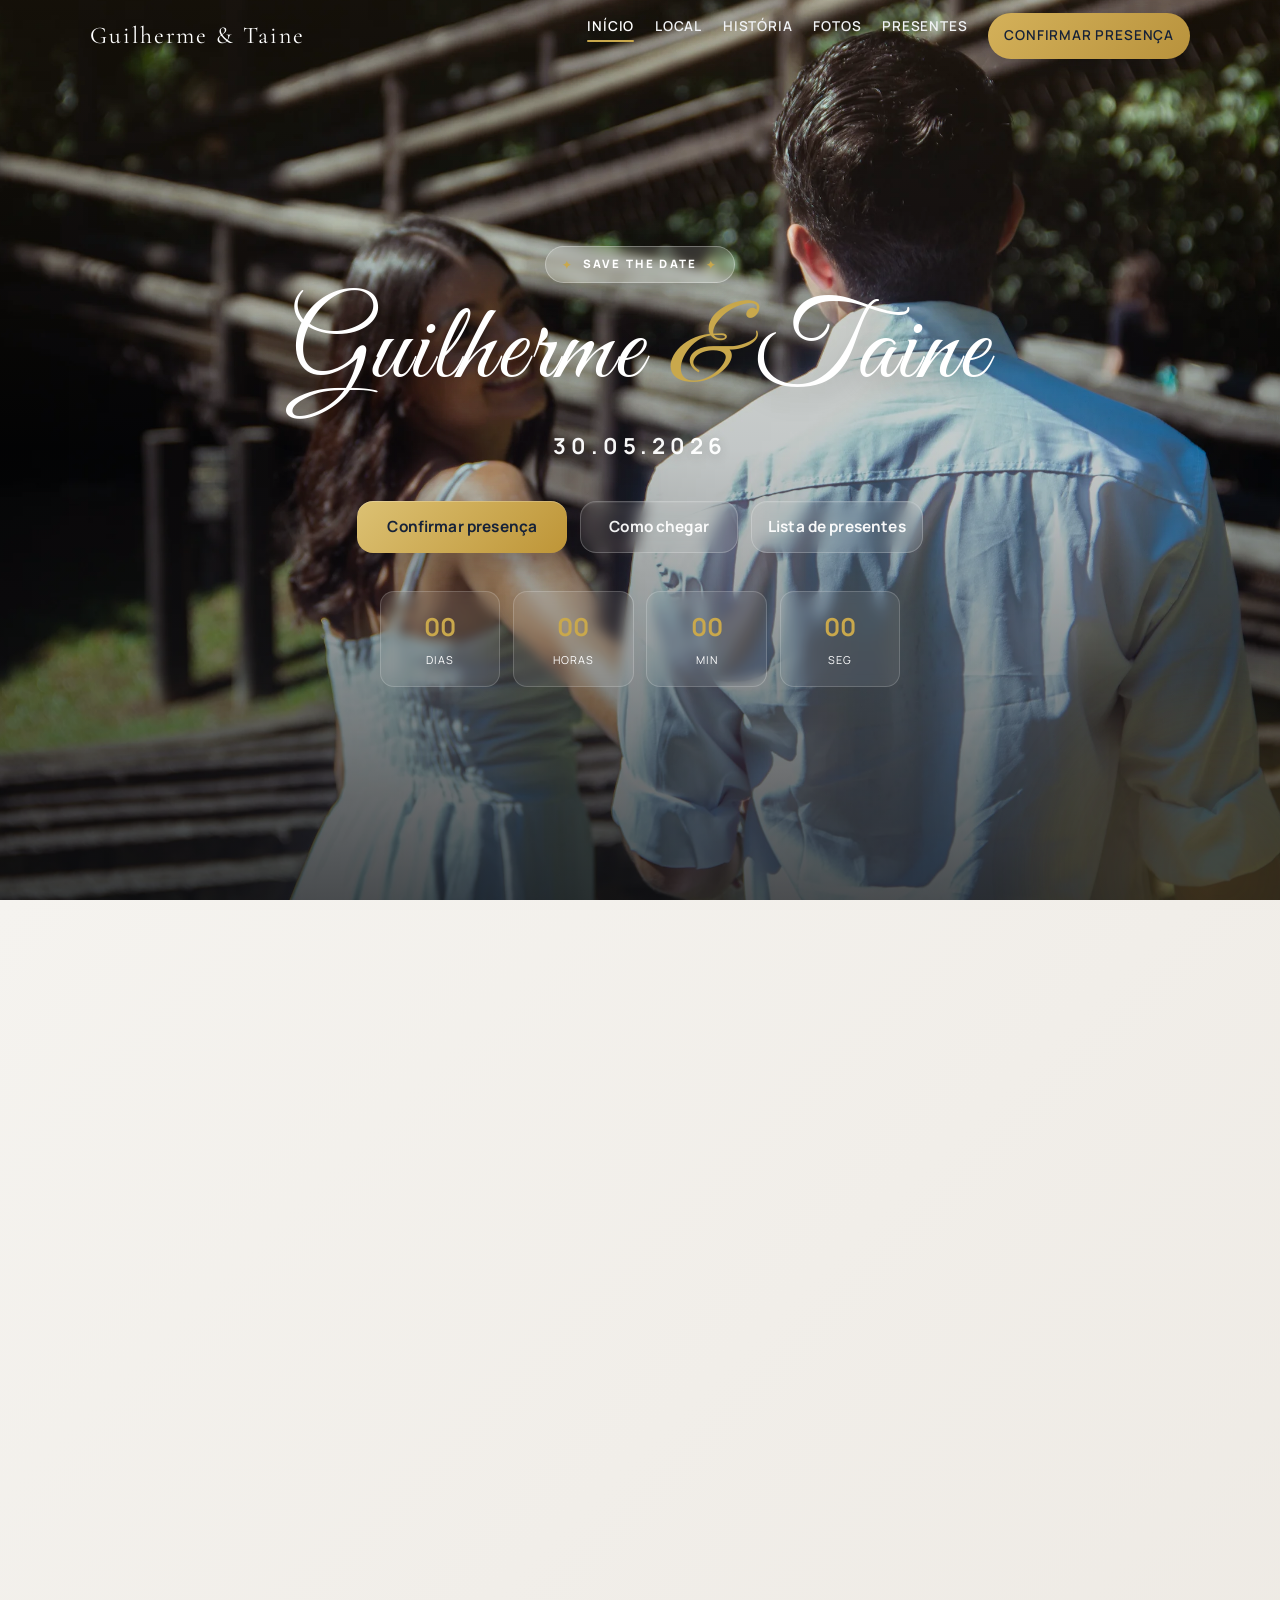
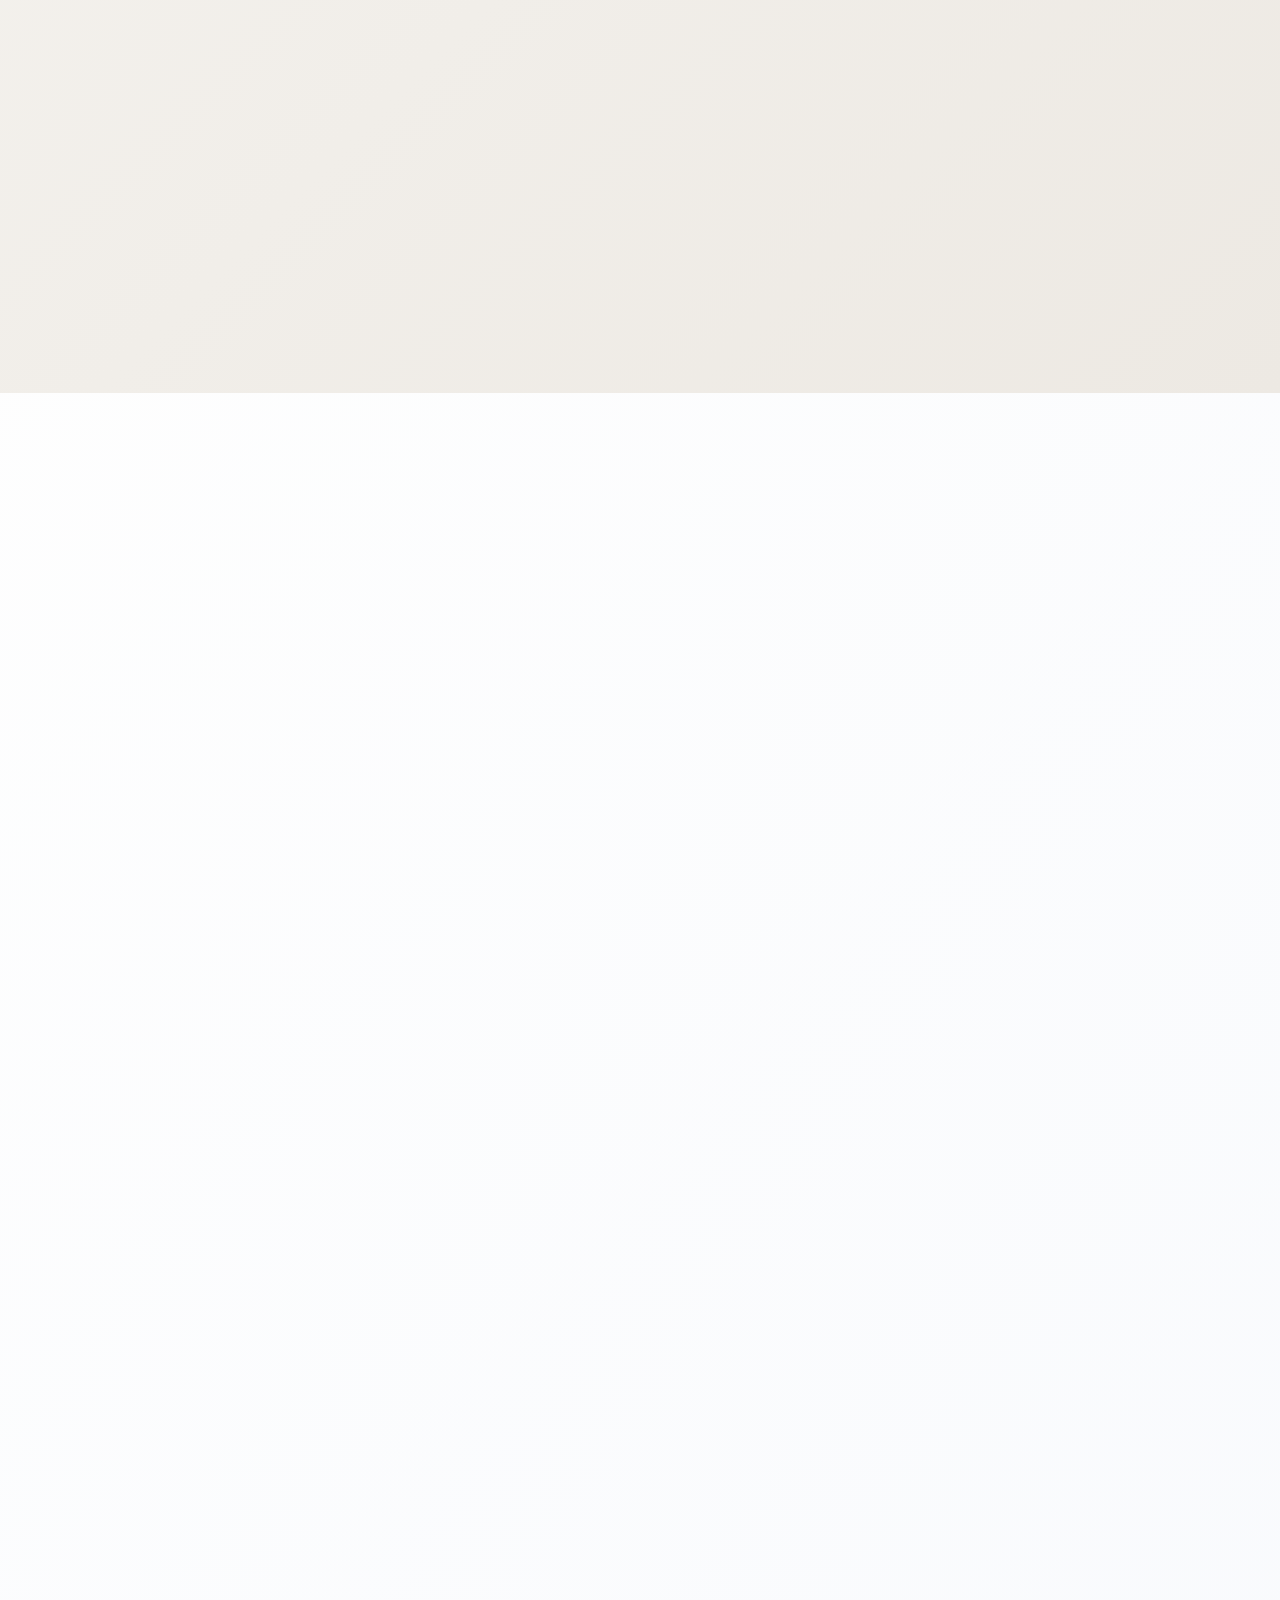
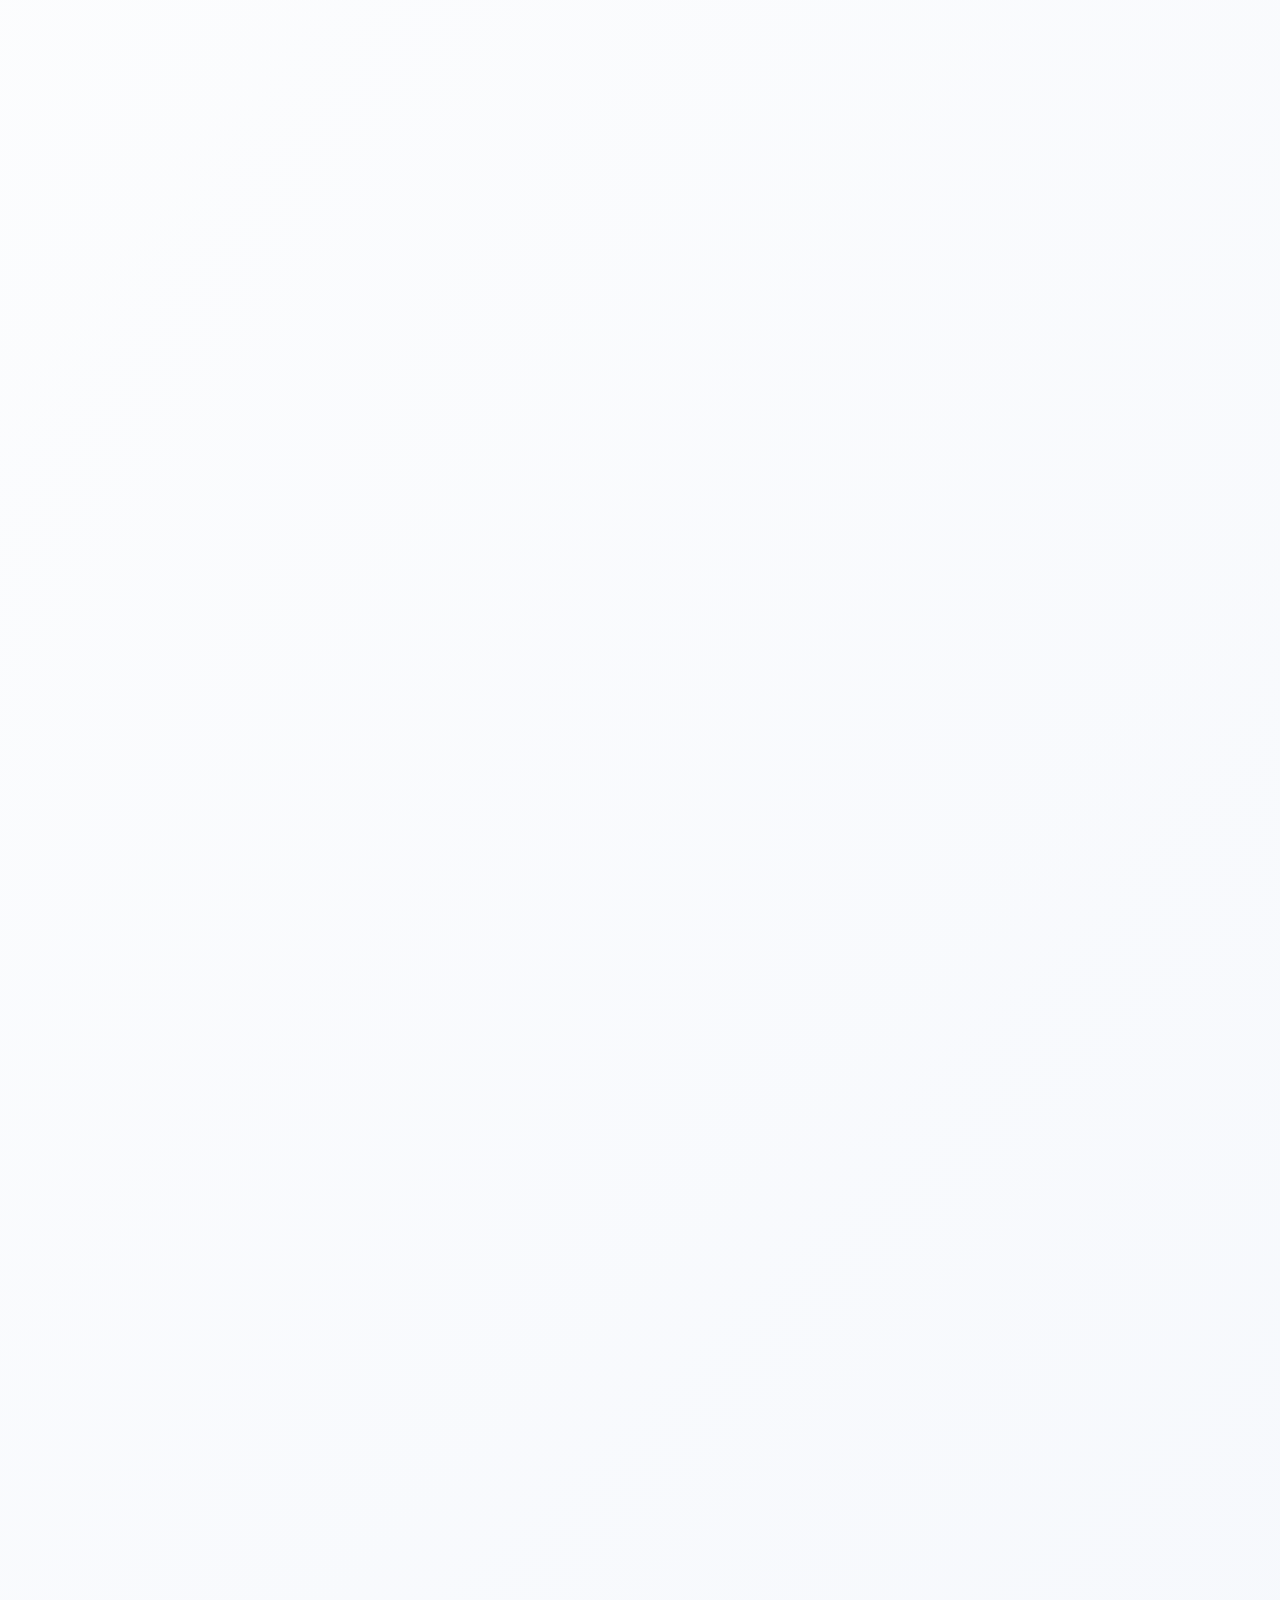
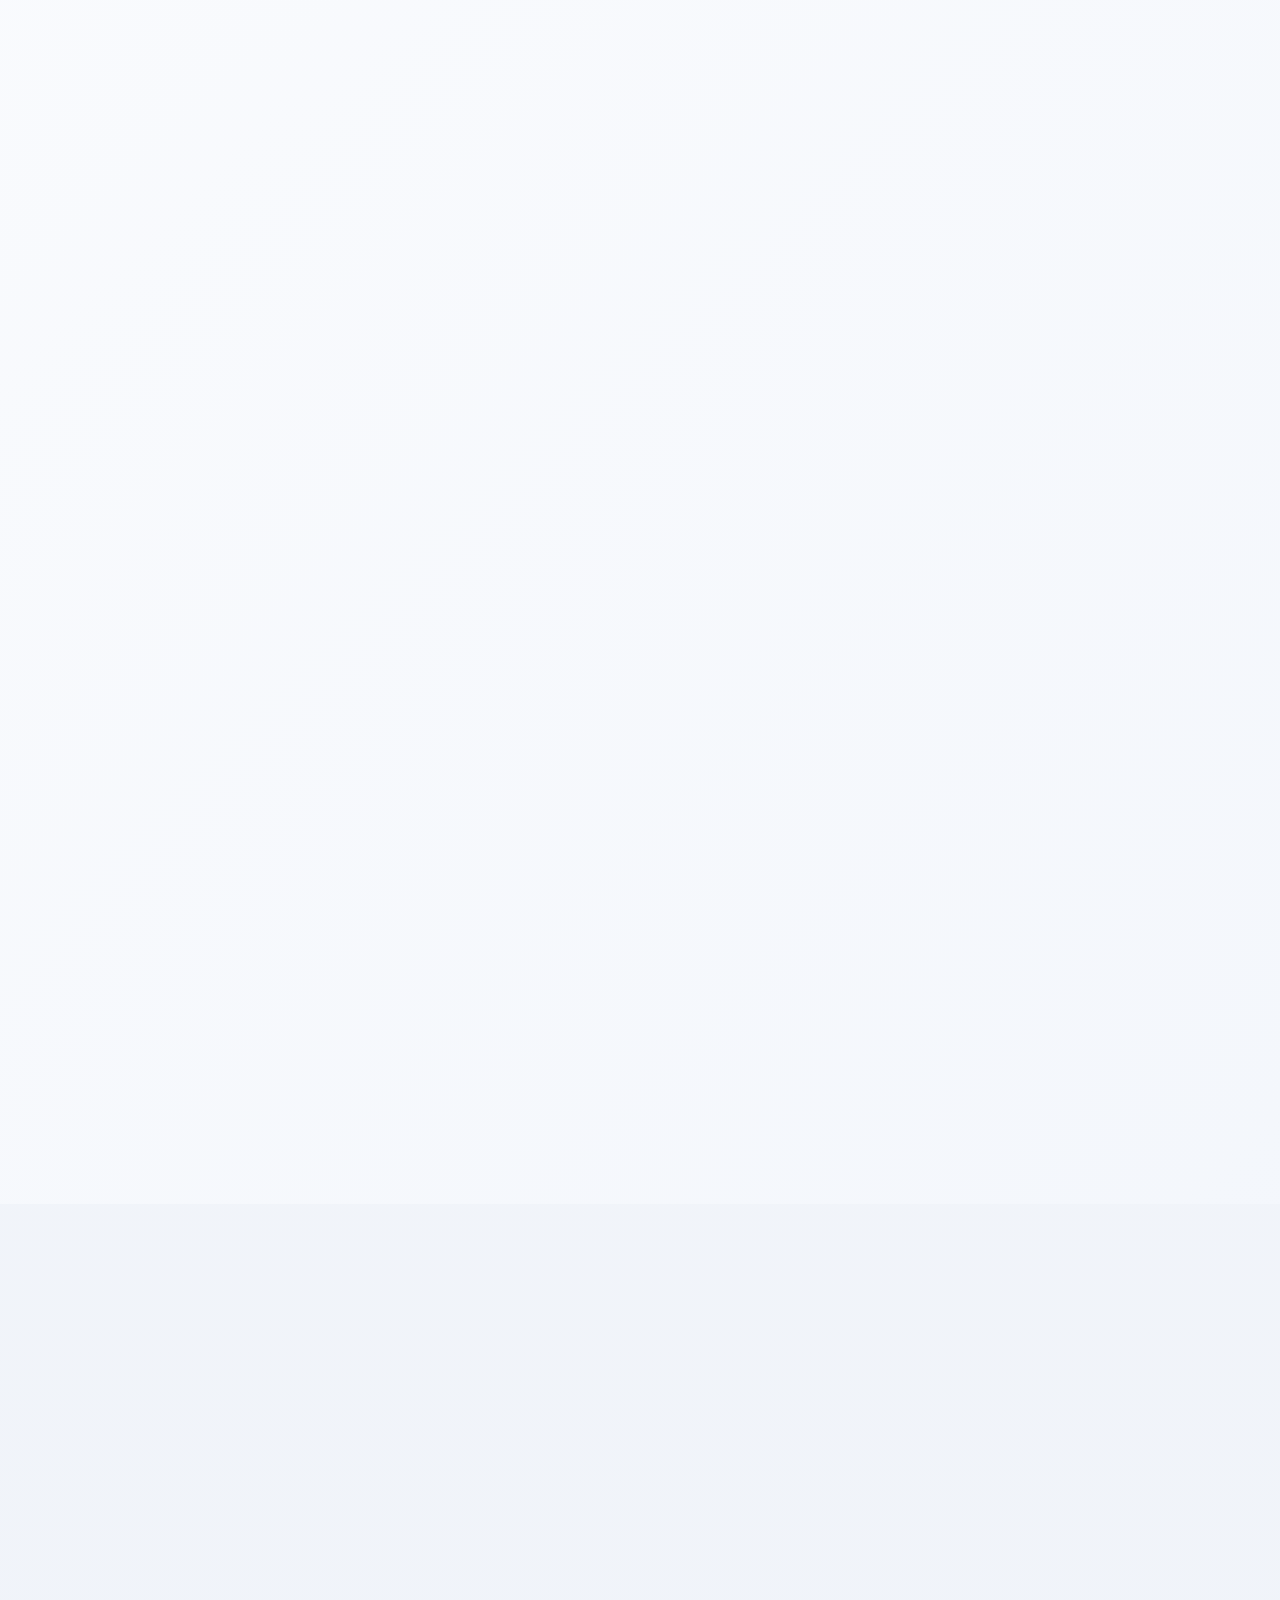
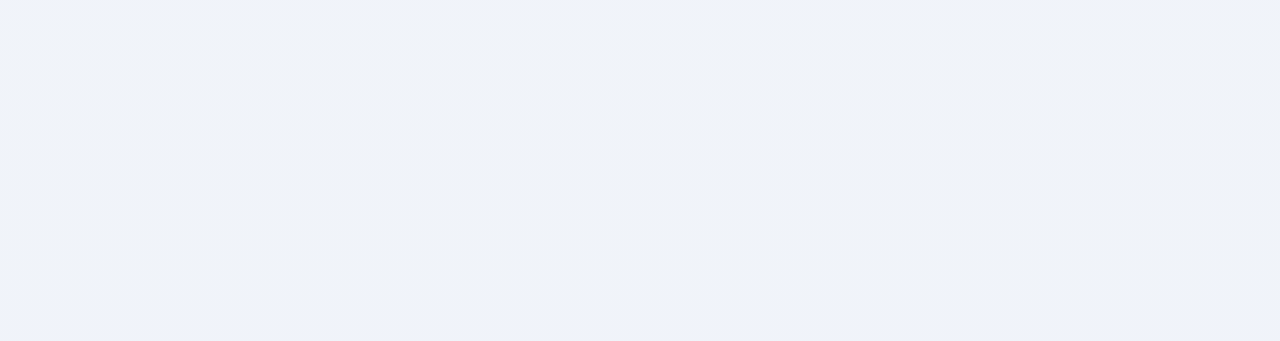
==== index.html @ 0a496bf3 "colocado apenas 4 fotos, para subir site para convidados o quanto antes" ====
<!DOCTYPE html>
<html lang="pt-br">

<head>
    <meta charset="UTF-8">
    <meta name="viewport" content="width=device-width, initial-scale=1.0">
    <meta name="description" content="Guilherme & Taine - cerimônia de casamento em 30/05/2026.">
    <title> Guilherme & Taine | Casamento</title>
    <link rel="preconnect" href="https://fonts.googleapis.com">
    <link rel="preconnect" href="https://fonts.gstatic.com" crossorigin>
    <link
        href="https://fonts.googleapis.com/css2?family=Cormorant+Garamond:wght@500;600;700&family=Great+Vibes&family=Manrope:wght@400;500;600;700&display=swap"
        rel="stylesheet">

    <link rel="preload" as="image" href="assets/images/noivos-se-olhando.webp" fetchpriority="high">

    <link rel="icon" type="image/png" sizes="32x32" href="assets/images/favicon-32x32.png">
    <link rel="icon" type="image/png" sizes="16x16" href="assets/images/favicon-16x16.png">
    <link rel="apple-touch-icon" sizes="180x180" href="assets/images/apple-touch-icon.png">

    <link rel="manifest" href="site.webmanifest">
    <meta name="theme-color" content="#f5f0ea">
    <link rel="stylesheet" href="css/style.css">
</head>

<body>
    <header class="site-header">
        <nav class="navbar container" aria-label="Navegação principal">
            <a class="brand" href="#hero">Guilherme & Taine</a>

            <button class="menu-toggle" aria-label="Abrir menu" aria-expanded="false" aria-controls="main-menu">
                <span></span>
                <span></span>
                <span></span>
            </button>

            <ul class="nav-links" id="main-menu">
                <li><a href="#hero">Início</a></li>
                <li><a href="#o-dia">Local</a></li>
                <li><a href="#historia">História</a></li>
                <li><a href="#galeria">Fotos</a></li>
                <li><a href="#presentes">Presentes</a></li>
                <li><a href="#rsvp" class="nav-rsvp">Confirmar presença</a></li>
            </ul>
        </nav>
    </header>

    <main>
        <section id="hero" class="hero">
            <div class="hero-overlay"></div>
            <div class="container hero-content reveal">
                <p class="hero-kicker"><span>✦</span> Save the Date <span>✦</span></p>
                <h1>Guilherme <span class="ampersand">&amp;</span> Taine</h1>
                <p class="hero-date hero-date-badge">
                    <strong>30.05.2026</strong>
                </p>

                <div class="hero-actions" aria-label="Ações principais do convite">
                    <a class="hero-btn hero-btn--primary" href="#rsvp">Confirmar presença</a>
                    <a class="hero-btn hero-btn--secondary"
                        href="https://maps.google.com/?q=Chacara+Laggus+Campo+Largo+PR" target="_blank"
                        rel="noopener noreferrer">Como chegar</a>
                    <a class="hero-btn hero-btn--secondary" href="#presentes">Lista de presentes</a>
                </div>

                <div class="countdown" aria-label="Contagem regressiva para o casamento">
                    <div class="countdown-item">
                        <span id="days">00</span>
                        <small>Dias</small>
                    </div>
                    <div class="countdown-item">
                        <span id="hours">00</span>
                        <small>Horas</small>
                    </div>
                    <div class="countdown-item">
                        <span id="minutes">00</span>
                        <small>Min</small>
                    </div>
                    <div class="countdown-item">
                        <span id="seconds">00</span>
                        <small>Seg</small>
                    </div>
                </div>
            </div>
        </section>

        <section id="o-dia" class="section section-day">
            <div class="container reveal">
                <div class="section-heading">
                    <p class="eyebrow">30/05/2026</p>
                    <h2>Local</h2>
                </div>

                <div class="day-grid">
                    <article class="info-card">
                        <img src="assets/images/local.webp" alt="Local da cerimônia" class="info-card-image"
                            loading="lazy" decoding="async" fetchpriority="low">
                        <div class="info-card-content">
                            <h3>Cerimônia</h3>
                            <p class="time">14h</p>
                            <p class="location">Chacará Laggus<br>Campo Largo - PR</p>
                            <a href="https://maps.google.com/?q=Chacara+Laggus+Campo+Largo+PR" target="_blank"
                                rel="noopener noreferrer" class="maps-btn">Abrir no Google Maps</a>
                        </div>
                    </article>
                </div>
            </div>
        </section>

        <section id="historia" class="section section-story">
            <div class="container">
                <div class="section-heading reveal">
                    <p class="eyebrow">Nossa história</p>
                    <h2>Quatro capítulos até o nosso "sim"</h2>
                    <p class="section-intro">Entre conversas, risadas e sonhos em comum, fomos escrevendo uma história
                        que agora queremos celebrar com você.</p>
                </div>

                <div class="story-timeline" aria-label="Linha do tempo da história do casal">
                    <article class="story-card reveal delay-1">
                        <span class="story-step">01 · Como nos conhecemos</span>
                        <h3>O começo de tudo</h3>
                        <p>Nos conhecemos na nossa igreja, O Alvo Church, servindo juntos no Jantar Invisíveis. Entre
                            escalas, um copo da
                            felicidade e um doce, a conversa fluiu... e o interesse também.</p>
                    </article>

                    <article class="story-card reveal delay-2">
                        <span class="story-step">02 · Primeiro encontro</span>
                        <h3>Frio na barriga, conversa leve</h3>
                        <p>Começou com doces, evoluiu para rosas e culminou no nosso primeiro passeio juntos. Muitas
                            risadas, muito carinho e a
                            descoberta de que somos mais parecidos do que pensávamos.</p>
                    </article>

                    <article class="story-card reveal delay-3">
                        <span class="story-step">03 · Momento marcante</span>
                        <h3>Quando a certeza cresceu</h3>
                        <p>Com o profundo desejo de viver o propósito do Senhor juntos, cada um encontrou a certeza à
                            sua maneira. Ela me viu
                            servir ao Senhor e soube. Eu soube numa conversa honesta sobre quem somos, quando perguntei
                            se ela queria fazer dar
                            certo, o sim dela selou tudo.</p>
                    </article>

                    <article class="story-card reveal delay-4">
                        <span class="story-step">04 · Pedido de casamento</span>
                        <h3>O nosso “sim” começou ali</h3>
                        <p>Começamos o ano de 2026 com o momento que todos ao redor já esperavam. Na virada, cercado de
                            nossos líderes, diáconos e
                            amigos, caminhei nervoso até ela e o pedido foi feito. A alegria que explodiu naquele
                            momento foi maior do que qualquer
                            planejamento poderia prever.</p>
                    </article>
                </div>
            </div>
        </section>

        <section id="galeria" class="section section-gallery">
            <div class="container reveal">
                <div class="section-heading">
                    <p class="eyebrow">Pré-Wedding</p>
                    <h2>Nosso momento</h2>
                    <p class="section-intro">Um pedacinho da nossa caminhada até aqui, em imagens que guardam carinho,
                        leveza e expectativa pelo grande dia.</p>
                </div>

                <div class="gallery-grid">
                    <button class="gallery-item" type="button" data-full="assets/images/noivos-se-olhando.webp"
                        data-caption="A espontaneidade do nosso amor.">
                        <img src="assets/images/noivos-se-olhando.webp" alt="Guilherme e Taine se olhando com carinho."
                            loading="lazy" decoding="async" fetchpriority="low">
                    </button>
                    <button class="gallery-item" data-full="assets/images/maos-noivos.webp" type="button"
                        data-caption="A leveza dos nossos encontros.">
                        <img src="assets/images/maos-noivos.webp" alt="Mãos de Guilherme e Taine apoiadas uma na outra."
                            loading="lazy" decoding="async" fetchpriority="low">
                    </button>
                    <button class="gallery-item" type="button"
                        data-full="assets/images/noivo-fazendo-carinho-na-noiva.webp"
                        data-caption="Profunda admiração.">
                        <img src="assets/images/noivo-fazendo-carinho-na-noiva.webp"
                            alt="Guilherme fazendo carinho na Taine, ambos sorrindo e felizes." loading="lazy"
                            decoding="async" fetchpriority="low">
                    </button>
                    <button class="gallery-item" type="button"
                        data-full="assets/images/noivos-abracados-se-olhando.webp"
                        data-caption="O começo de um para sempre.">
                        <img src="assets/images/noivos-abracados-se-olhando.webp"
                            alt="Guilherme e Taine sorrindo juntos" loading="lazy" decoding="async" fetchpriority="low">
                    </button>
                </div>

                <div class="gallery-cta reveal">
                    <p>Já sabe que vai viver esse momento com a gente?</p>
                    <a class="hero-btn hero-btn--primary" href="#rsvp">Confirmar presença</a>
                </div>
            </div>
        </section>

        <section id="rsvp" class="section section-rsvp">
            <div class="container reveal">
                <div class="section-heading">
                    <p class="eyebrow">Leva menos de 1 minuto</p>
                    <h2>Confirme sua presença</h2>
                    <p class="section-intro">Sua resposta nos ajuda a preparar cada detalhe com carinho. Se puder,
                        confirme assim que possível.</p>
                </div>

                <div class="rsvp-helper" aria-label="Informações rápidas do RSVP">
                    <span>Rápido</span>
                    <span>Simples</span>
                    <span>Importante para a organização</span>
                </div>

                <form id="form-rsvp" class="rsvp-form" novalidate>
                    <label for="nome">Nome completo</label>
                    <input type="text" id="nome" name="nome" placeholder="Seu nome e sobrenome" autocomplete="name"
                        enterkeyhint="next" required>

                    <label>Nº de acompanhantes <span class="field-hint">(crianças até 6 anos não contam)</span></label>

                    <input type="number" id="acompanhantes" name="acompanhantes" min="0" max="10" value="0"
                        inputmode="numeric" required>

                    <label for="quantidade_criancas">Quantidade de crianças de 0 até 8 anos (teremos algo
                        especial para elas 🥰)</label>
                    <input type="number" id="quantidade_criancas" name="quantidade_criancas" min="0" max="10" value="0"
                        inputmode="numeric" required>

                    <label for="presenca">Irá comparecer?</label>
                    <select id="presenca" name="presenca" required>
                        <option value="">Selecione sua resposta</option>
                        <option value="sim">Sim</option>
                        <option value="nao">Não</option>
                    </select>

                    <label for="mensagem">Mensagem para os noivos (opcional)</label>
                    <textarea id="mensagem" name="mensagem" rows="4" enterkeyhint="send"
                        placeholder="Informações adicionais ou recados"></textarea>

                    <button type="submit">Confirmar presença</button>
                    <p id="rsvp-status" class="rsvp-status" role="status" aria-live="polite"></p>
                </form>
            </div>
        </section>

        <section id="presentes" class="section section-gifts">
            <div class="container reveal">
                <div class="section-heading">
                    <p class="eyebrow">Sua presença é o nosso maior presente, mas se quiser nos agraciar com um mimo,
                        nossa sugestão é uma contribuição via PIX ou pela lista de presentes da Havan.
                    </p>
                    <h2>Presentes</h2>
                </div>

                <div class="gifts-layout" id="gifts-layout">
                    <article class="gift-card gift-card--pix" id="pix-card" role="button" tabindex="0"
                        aria-expanded="false" aria-controls="pix-copy-feedback"
                        aria-label="Expandir opção de presente via PIX">
                        <h3>Presente via PIX</h3>
                        <p class="gift-card-sub">Toque para ampliar</p>

                        <div class="pix-qr-wrap">
                            <img src="assets/images/qr-code.jpeg" alt="QR Code PIX para presente" loading="lazy"
                                decoding="async" fetchpriority="low">
                        </div>

                        <p class="pix-key-label">Chave PIX</p>
                        <div class="pix-key-row">
                            <span class="pix-key-text" id="pix-key-text">a7e266ea-29f8-4b39-b15d-ff66ece9ce8e</span>
                            <button class="pix-copy-btn" id="copy-pix-key" type="button">Copiar chave</button>
                        </div>
                        <p class="pix-copy-feedback" id="pix-copy-feedback" aria-live="polite"></p>
                        <p class="pix-help">Abra o seu banco, copie a chave e cole (ou escaneie o QR code) e confirme o
                            nome dos noivos para concluir.</p>
                    </article>

                    <article class="gift-card gift-card--havan" aria-label="Lista de presentes Havan">
                        <div class="gift-logos" aria-label="Logotipos de identificação">
                            <img class="gift-logo" src="assets/images/havan-logo.png" alt="Logotipo Havan"
                                loading="lazy" decoding="async" fetchpriority="low">
                        </div>
                        <h3>Havan</h3>
                        <p class="gift-card-sub">Para sua comodidade, selecionamos alguns itens na lista oficial da
                            Havan.</p>
                        <p><strong>Endereço para entrega:</strong><br>Rua Sinfronio Mesa Neto, 788 - Tatuquara,
                            Curitiba - PR, 81470-045.</p>
                        <a class="gift-btn gift-btn--havan"
                            href="https://lista.havan.com.br/Convidado/ItensListaPresente/923780" target="_blank"
                            rel="noopener noreferrer">Acessar lista</a>
                    </article>
                </div>

                <button class="pix-close" id="pix-close" type="button" aria-label="Fechar destaque do PIX">Fechar
                    PIX</button>
                <div class="gifts-backdrop" id="gifts-backdrop" aria-hidden="true"></div>
            </div>
        </section>
    </main>

    <footer id="footer" class="site-footer">
        <div class="container reveal">
            <p class="special-phrase">"Mateus 19:6 Assim já não são duas pessoas, mas uma só. Portanto, que ninguém
                separe o que
                Deus uniu."</p>

            <div class="footer-contact">
                <p class="contact">Tire dúvidas conosco pelo WhatsApp:</p>

                <div class="footer-contact-links" aria-label="Canais de contato via WhatsApp">
                    <a class="whatsapp-chip"
                        href="https://wa.me/5541996125693?text=Olá!%20Estou%20entrando%20em%20contato%20sobre%20o%20casamento.%20Tenho%20uma%20dúvida:"
                        target="_blank" rel="noopener noreferrer" aria-label="Tirar dúvidas no WhatsApp com Guilherme">
                        <span class="whatsapp-chip__icon" aria-hidden="true">
                            <svg viewBox="0 0 24 24" focusable="false">
                                <path
                                    d="M19.05 4.94A9.77 9.77 0 0 0 12.09 2C6.67 2 2.25 6.41 2.25 11.84c0 1.73.45 3.42 1.31 4.92L2 22l5.4-1.5a9.82 9.82 0 0 0 4.69 1.2h.01c5.42 0 9.84-4.42 9.84-9.85a9.77 9.77 0 0 0-2.89-6.91ZM12.1 20.03h-.01a8.13 8.13 0 0 1-4.14-1.13l-.3-.18-3.2.89.86-3.12-.2-.32a8.14 8.14 0 0 1-1.25-4.33c0-4.48 3.65-8.13 8.14-8.13 2.17 0 4.21.84 5.75 2.38a8.07 8.07 0 0 1 2.38 5.75c0 4.49-3.65 8.14-8.13 8.14Zm4.46-6.1c-.24-.12-1.4-.69-1.62-.77-.22-.08-.37-.12-.53.12-.16.24-.61.77-.75.93-.14.16-.28.18-.52.06-.24-.12-1.02-.37-1.95-1.17-.72-.64-1.2-1.43-1.34-1.67-.14-.24-.01-.37.11-.49.11-.11.24-.28.36-.42.12-.14.16-.24.24-.4.08-.16.04-.3-.02-.42-.06-.12-.53-1.28-.73-1.75-.19-.46-.39-.4-.53-.4h-.45c-.16 0-.42.06-.64.3-.22.24-.84.82-.84 2s.86 2.32.98 2.48c.12.16 1.69 2.58 4.1 3.62.57.25 1.02.4 1.37.51.57.18 1.09.15 1.5.09.46-.07 1.4-.57 1.6-1.13.2-.56.2-1.03.14-1.13-.06-.1-.21-.16-.45-.28Z" />
                            </svg>
                        </span>
                        <span>WhatsApp Guilherme</span>
                    </a>

                    <a class="whatsapp-chip"
                        href="https://wa.me/554187288239?text=Olá!%20Estou%20entrando%20em%20contato%20sobre%20o%20casamento.%20Tenho%20uma%20dúvida:"
                        target="_blank" rel="noopener noreferrer" aria-label="Tirar dúvidas no WhatsApp com Taine">
                        <span class="whatsapp-chip__icon" aria-hidden="true">
                            <svg viewBox="0 0 24 24" focusable="false">
                                <path
                                    d="M19.05 4.94A9.77 9.77 0 0 0 12.09 2C6.67 2 2.25 6.41 2.25 11.84c0 1.73.45 3.42 1.31 4.92L2 22l5.4-1.5a9.82 9.82 0 0 0 4.69 1.2h.01c5.42 0 9.84-4.42 9.84-9.85a9.77 9.77 0 0 0-2.89-6.91ZM12.1 20.03h-.01a8.13 8.13 0 0 1-4.14-1.13l-.3-.18-3.2.89.86-3.12-.2-.32a8.14 8.14 0 0 1-1.25-4.33c0-4.48 3.65-8.13 8.14-8.13 2.17 0 4.21.84 5.75 2.38a8.07 8.07 0 0 1 2.38 5.75c0 4.49-3.65 8.14-8.13 8.14Zm4.46-6.1c-.24-.12-1.4-.69-1.62-.77-.22-.08-.37-.12-.53.12-.16.24-.61.77-.75.93-.14.16-.28.18-.52.06-.24-.12-1.02-.37-1.95-1.17-.72-.64-1.2-1.43-1.34-1.67-.14-.24-.01-.37.11-.49.11-.11.24-.28.36-.42.12-.14.16-.24.24-.4.08-.16.04-.3-.02-.42-.06-.12-.53-1.28-.73-1.75-.19-.46-.39-.4-.53-.4h-.45c-.16 0-.42.06-.64.3-.22.24-.84.82-.84 2s.86 2.32.98 2.48c.12.16 1.69 2.58 4.1 3.62.57.25 1.02.4 1.37.51.57.18 1.09.15 1.5.09.46-.07 1.4-.57 1.6-1.13.2-.56.2-1.03.14-1.13-.06-.1-.21-.16-.45-.28Z" />
                            </svg>
                        </span>
                        <span>WhatsApp Taine</span>
                    </a>
                </div>

                <p class="contact contact--secondary">
                    Ou pelo e-mail:
                    <a href="mailto:guilherme.taine.oliveira@gmail.com">guilherme.taine.oliveira@gmail.com</a>
                </p>
            </div>
        </div>
    </footer>

    <div id="lightbox" class="lightbox" aria-hidden="true">
        <button class="lightbox-close" aria-label="Fechar visualização">&times;</button>
        <img id="lightbox-image" src="" alt="Foto ampliada da galeria">
        <p id="lightbox-caption"></p>
    </div>

    <div id="rsvp-toast" class="rsvp-toast" role="status" aria-live="polite" aria-atomic="true">
        <div class="rsvp-toast__icon">✓</div>
        <div class="rsvp-toast__body">
            <strong class="rsvp-toast__title">Presença confirmada!</strong>
            <p class="rsvp-toast__sub" id="rsvp-toast-sub">Até breve!</p>
        </div>
    </div>

    <div id="pix-toast" class="pix-toast" role="status" aria-live="polite" aria-atomic="true">
        <div class="pix-toast__icon" id="pix-toast-icon">✓</div>
        <div class="pix-toast__body">
            <strong class="pix-toast__title" id="pix-toast-title">Chave PIX copiada!</strong>
            <p class="pix-toast__sub" id="pix-toast-sub">Cole no app do seu banco para concluir.</p>
        </div>
    </div>

    <script src="js/main.js" defer></script>
    <script src="js/countdown.js" defer></script>
    <script src="js/gallery.js" defer></script>
    <script src="js/rsvp.js" defer></script>
</body>

</html>
---- css/style.css ----
:root {
    --navy: #1B2A4A;
    --deep-blue: #243B5E;
    --steel-blue: #4A6FA5;
    --white: #FFFFFF;
    --mist: #F0F2F5;
    --silver: #C8D0DC;
    --blue-gray: #8FA3BA;
    --gold: #C9A84C;
    --shadow: 0 14px 32px rgba(13, 27, 53, 0.12);
    --radius: 16px;
    --header-height: 72px;
}

* {
    margin: 0;
    padding: 0;
    box-sizing: border-box;
}

html {
    scroll-behavior: smooth;
    -webkit-text-size-adjust: 100%;
}

body {
    font-family: "Manrope", sans-serif;
    font-size: 1rem;
    color: var(--navy);
    background:
        radial-gradient(circle at 10% 10%, rgba(201, 168, 76, 0.08), transparent 40%),
        radial-gradient(circle at 90% 0%, rgba(74, 111, 165, 0.2), transparent 42%),
        linear-gradient(180deg, #f7f9fc 0%, #edf1f8 100%);
    line-height: 1.6;
    text-rendering: optimizeLegibility;
}

img {
    max-width: 100%;
    height: auto;
    display: block;
}

a {
    color: inherit;
    text-decoration: none;
    -webkit-tap-highlight-color: transparent;
}

button,
input,
select,
textarea {
    font: inherit;
}

a:focus-visible,
button:focus-visible,
input:focus-visible,
select:focus-visible,
textarea:focus-visible {
    outline: 3px solid rgba(201, 168, 76, 0.32);
    outline-offset: 3px;
}

.container {
    width: min(1100px, 92%);
    margin: 0 auto;
}

section[id] {
    scroll-margin-top: calc(var(--header-height) + 14px);
}

.section {
    padding: clamp(4.75rem, 8vw, 6.2rem) 0;
}

.section-heading {
    margin-bottom: clamp(2rem, 4vw, 2.8rem);
    text-align: center;
}

.section-intro {
    max-width: 64ch;
    margin: 0.7rem auto 0;
    color: var(--deep-blue);
    opacity: 0.86;
    font-size: clamp(1rem, 2.8vw, 1.08rem);
    line-height: 1.75;
    padding-inline: 0.15rem;
}

.eyebrow {
    text-transform: uppercase;
    letter-spacing: 0.18em;
    font-weight: 700;
    font-size: 0.72rem;
    color: var(--steel-blue);
    margin-bottom: 0.4rem;
}

h1,
h2,
h3 {
    font-family: "Cormorant Garamond", serif;
    line-height: 1.05;
}

h2 {
    font-size: clamp(2.1rem, 4vw, 3.1rem);
    color: var(--deep-blue);
}

.site-header {
    position: absolute;
    top: 0;
    left: 0;
    right: 0;
    z-index: 1000;
    background: transparent;
    backdrop-filter: none;
    border-bottom: none;
    transition: background 220ms ease, box-shadow 220ms ease, border-color 220ms ease;
}

.site-header--scrolled {
    background: #0F1520;
    box-shadow: 0 10px 24px rgba(11, 21, 38, 0.2);
    border-bottom-color: transparent;
}

.navbar {
    min-height: var(--header-height);
    display: flex;
    align-items: center;
    justify-content: space-between;
    gap: 1rem;
}

.brand {
    color: var(--white);
    font-family: "Cormorant Garamond", serif;
    font-size: 1.5rem;
    letter-spacing: 0.08em;
}

.nav-links {
    list-style: none;
    position: absolute;
    top: var(--header-height);
    left: 0;
    right: 0;
    background: rgba(36, 59, 94, 0.98);
    padding: 1.2rem 1.6rem;
    display: grid;
    gap: 1rem;
    transform: scaleY(0);
    transform-origin: top;
    opacity: 0;
    pointer-events: none;
    transition: transform 260ms ease, opacity 220ms ease;
}

.nav-links a {
    display: inline-flex;
    align-items: center;
    width: 100%;
    min-height: 44px;
    padding: 0.35rem 0.15rem;
    color: var(--mist);
    font-size: 0.98rem;
    letter-spacing: 0.04em;
    font-weight: 600;
    position: relative;
    transition: color 0.2s ease, opacity 0.2s ease, transform 0.2s ease;
}

.nav-links a::after {
    content: "";
    position: absolute;
    left: 0;
    right: 0;
    bottom: -0.28rem;
    height: 2px;
    border-radius: 999px;
    background: var(--gold);
    transform: scaleX(0);
    transform-origin: center;
    transition: transform 0.2s ease;
}

.nav-links a:hover,
.nav-links a:focus-visible,
.nav-links a.is-active {
    color: var(--white);
}

.nav-links a:hover::after,
.nav-links a:focus-visible::after,
.nav-links a.is-active::after {
    transform: scaleX(1);
}

.nav-links .nav-rsvp {
    display: inline-flex;
    align-items: center;
    justify-content: center;
    width: 100%;
    min-height: 48px;
    padding: 0.8rem 1rem;
    border-radius: 999px;
    background: linear-gradient(135deg, #d4b15a 0%, #b8923c 100%);
    color: #162238;
    box-shadow: 0 10px 22px rgba(10, 18, 34, 0.16);
}

.nav-links .nav-rsvp::after {
    display: none;
}

.nav-links .nav-rsvp:hover,
.nav-links .nav-rsvp:focus-visible {
    color: #162238;
    transform: translateY(-1px);
}

.nav-open .nav-links {
    transform: scaleY(1);
    opacity: 1;
    pointer-events: auto;
}

.menu-toggle {
    width: 46px;
    height: 46px;
    border: 1px solid rgba(255, 255, 255, 0.35);
    border-radius: 10px;
    background: transparent;
    display: grid;
    place-items: center;
    gap: 4px;
    cursor: pointer;
}

.menu-toggle span {
    width: 20px;
    height: 2px;
    background: var(--white);
    border-radius: 2px;
}

.hero {
    min-height: 100svh;
    display: grid;
    align-items: center;
    padding: calc(var(--header-height) + 2.8rem) 0 3.6rem;
    position: relative;
    overflow: hidden;
    isolation: isolate;
}

.hero::before {
    content: "";
    position: absolute;
    inset: 0;
    background:
        linear-gradient(to top,
            rgba(10, 12, 16, 0.75) 0%,
            rgba(10, 12, 16, 0.2) 50%,
            rgba(255, 200, 100, 0.08) 100%),
        url("../assets/images/noivos-se-olhando.webp");
    background-size: cover;
    background-position: center 15%;
    background-attachment: scroll;
    background-repeat: no-repeat;
    transform: scale(1.04);
}

.hero-overlay {
    position: absolute;
    inset: auto -10% -18% auto;
    width: min(380px, 48vw);
    aspect-ratio: 1;
    border-radius: 50%;
    background: radial-gradient(circle, rgba(201, 168, 76, 0.22), rgba(201, 168, 76, 0));
    filter: blur(20px);
    z-index: 0;
}

.hero-content {
    position: relative;
    z-index: 1;
    color: var(--white);
    text-align: center;
    display: grid;
    justify-items: center;
    gap: 1.3rem;
    max-width: 700px;
    padding-block: clamp(0.75rem, 2.4vw, 1.4rem);
}

.hero-kicker {
    display: inline-flex;
    align-items: center;
    gap: 0.55rem;
    padding: 0.5rem 1rem;
    border-radius: 999px;
    text-transform: uppercase;
    letter-spacing: 0.2em;
    font-size: 0.72rem;
    font-weight: 800;
    color: #FFFFFF;
    background: rgba(255, 255, 255, 0.15);
    border: 1px solid rgba(255, 255, 255, 0.3);
    box-shadow: 0 10px 24px rgba(0, 0, 0, 0.14);
    backdrop-filter: blur(4px);
}

.hero-kicker span {
    color: var(--gold);
    font-size: 0.95em;
}

.hero h1 {
    font-family: "Great Vibes", cursive;
    font-size: clamp(4rem, 13vw, 6.8rem);
    font-weight: 400;
    line-height: 0.9;
    letter-spacing: 0.02em;
    text-shadow: 0 8px 28px rgba(0, 0, 0, 0.28);
}

.hero h1 span {
    color: var(--gold);
}

.hero-subtitle {
    display: none;
}

.hero-date {
    margin: 0.35rem 0 0.55rem;
}

.hero-date-badge {
    display: inline-block;
    padding: 0;
    background: transparent;
    border: 0;
    border-radius: 0;
    box-shadow: none;
    backdrop-filter: none;
}

.hero-date-badge strong {
    font-size: clamp(1.14rem, 2.9vw, 1.38rem);
    font-weight: 700;
    letter-spacing: 0.22em;
    text-transform: uppercase;
    color: rgba(255, 255, 255, 0.96);
    text-shadow: 0 2px 12px rgba(0, 0, 0, 0.2);
}

.hero-date-badge span {
    display: none;
}

.hero-actions {
    display: grid;
    grid-template-columns: repeat(2, minmax(0, 1fr));
    gap: 0.75rem;
    width: min(100%, 360px);
    margin-top: 0.5rem;
    margin-bottom: 0.7rem;
}

.hero-note {
    display: none;
}

.hero-btn {
    display: inline-flex;
    align-items: center;
    justify-content: center;
    width: 100%;
    min-width: 0;
    min-height: 46px;
    padding: 0.8rem 0.95rem;
    border-radius: 16px;
    font-size: 0.96rem;
    font-weight: 700;
    letter-spacing: 0.01em;
    transition: transform 0.22s ease, filter 0.22s ease, background 0.22s ease, border-color 0.22s ease, box-shadow 0.22s ease;
}

.hero-btn:hover,
.hero-btn:focus-visible {
    transform: translateY(-2px);
    filter: brightness(1.04);
}

.hero-btn--primary {
    grid-column: 1 / -1;
    background: linear-gradient(135deg, #dcc173 0%, #be9537 100%);
    color: #162238;
    box-shadow: 0 12px 28px rgba(8, 14, 24, 0.22), inset 0 1px 0 rgba(255, 255, 255, 0.24);
}

.hero-btn--primary:hover,
.hero-btn--primary:focus-visible {
    transform: translateY(-3px);
    box-shadow: 0 16px 32px rgba(8, 14, 24, 0.26), inset 0 1px 0 rgba(255, 255, 255, 0.28);
}

.hero-btn--secondary {
    border: 1px solid rgba(255, 255, 255, 0.22);
    background: rgba(255, 255, 255, 0.08);
    color: rgba(255, 255, 255, 0.94);
    backdrop-filter: blur(8px);
    box-shadow: inset 0 1px 0 rgba(255, 255, 255, 0.08);
}

.hero-countdown-label {
    font-size: 0.85rem;
    letter-spacing: 0.08em;
    text-transform: uppercase;
    color: rgba(255, 255, 255, 0.78);
    margin-top: 0.5rem;
}

.countdown {
    display: grid;
    grid-template-columns: repeat(2, minmax(0, 1fr));
    gap: 0.8rem;
    width: min(520px, 100%);
    margin: 0.4rem auto 0;
}

.countdown-item {
    padding: 0.9rem 0.6rem;
    border-radius: 14px;
    background: rgba(255, 255, 255, 0.08);
    border: 1px solid rgba(255, 255, 255, 0.18);
    backdrop-filter: blur(6px);
}

.countdown-item span {
    display: block;
    font-size: 1.55rem;
    font-weight: 700;
    color: var(--gold);
}

.countdown-item small {
    letter-spacing: 0.08em;
    text-transform: uppercase;
    font-size: 0.68rem;
}

.section-day {
    background: linear-gradient(135deg, #F5F3EF 0%, #EDE9E3 100%);
}

.day-grid {
    display: flex;
    flex-wrap: wrap;
    gap: 2rem;
    justify-content: center;
}

.day-grid .info-card {
    flex: 0 1 720px;
    max-width: 720px;
    display: flex;
    flex-direction: column;
    overflow: hidden;
}

.info-card {
    background: var(--white);
    border-radius: var(--radius);
    box-shadow: var(--shadow);
    border: 1px solid rgba(200, 208, 220, 0.5);
    transition: transform 0.3s ease, box-shadow 0.3s ease;
}

.info-card:hover {
    transform: translateY(-8px);
    box-shadow: 0 24px 48px rgba(13, 27, 53, 0.16);
}

.info-card-image {
    width: 100%;
    height: 380px;
    object-fit: cover;
    display: block;
    border-radius: var(--radius) var(--radius) 0 0;
}

.info-card-content {
    padding: 1.8rem 1.6rem;
    display: flex;
    flex-direction: column;
    flex-grow: 1;
}

.info-card h3 {
    font-family: "Cormorant Garamond", serif;
    font-size: 1.85rem;
    color: var(--deep-blue);
    margin-bottom: 0.6rem;
    font-weight: 600;
}

.info-card .time {
    color: var(--steel-blue);
    font-weight: 700;
    font-size: 1.1rem;
    margin-bottom: 0.8rem;
}

.info-card .location {
    color: var(--navy);
    font-size: 0.95rem;
    line-height: 1.5;
    margin-bottom: 1.2rem;
    flex-grow: 1;
}

.maps-btn {
    display: inline-flex;
    align-items: center;
    justify-content: center;
    width: 100%;
    min-height: 50px;
    padding: 0.85rem 1.2rem;
    border: 2px solid var(--steel-blue);
    border-radius: 12px;
    background: transparent;
    color: var(--steel-blue);
    font-weight: 700;
    font-size: 0.98rem;
    text-decoration: none;
    cursor: pointer;
    transition: all 0.3s ease;
    text-align: center;
}

.maps-btn:hover,
.maps-btn:focus-visible {
    background: var(--steel-blue);
    color: var(--white);
    border-color: var(--steel-blue);
}

.section-story {
    background: linear-gradient(135deg, rgba(255, 255, 255, 0.95) 0%, rgba(244, 247, 252, 0.95) 100%);
}

.story-timeline {
    position: relative;
    display: grid;
    gap: 1rem;
    max-width: 820px;
    margin: 0 auto;
}

.story-timeline::before {
    content: "";
    position: absolute;
    left: 0.55rem;
    top: 0.4rem;
    bottom: 0.4rem;
    width: 2px;
    background: linear-gradient(180deg, rgba(201, 168, 76, 0.85), rgba(74, 111, 165, 0.3));
}

.story-card {
    position: relative;
    margin-left: 1.8rem;
    padding: 1.2rem 1.2rem 1.2rem 1.35rem;
    border-radius: var(--radius);
    background: rgba(255, 255, 255, 0.9);
    border: 1px solid rgba(200, 208, 220, 0.7);
    box-shadow: var(--shadow);
    transition: transform 0.25s ease, box-shadow 0.25s ease;
}

.story-card::before {
    content: "";
    position: absolute;
    top: 1.2rem;
    left: -1.58rem;
    width: 12px;
    height: 12px;
    border-radius: 50%;
    background: linear-gradient(135deg, #d4b15a 0%, #b8923c 100%);
    box-shadow: 0 0 0 4px rgba(201, 168, 76, 0.16);
}

.story-card:hover {
    transform: translateY(-4px);
    box-shadow: 0 20px 42px rgba(13, 27, 53, 0.14);
}

.story-step {
    display: inline-block;
    margin-bottom: 0.45rem;
    text-transform: uppercase;
    letter-spacing: 0.12em;
    font-size: 0.76rem;
    font-weight: 800;
    color: var(--steel-blue);
}

.story-card h3 {
    margin-bottom: 0.45rem;
    font-size: clamp(1.4rem, 3vw, 1.8rem);
    color: var(--deep-blue);
}

.story-card p {
    color: var(--navy);
}

.gallery-grid,
.gifts-actions {
    display: grid;
    gap: 1rem;
}

.gallery-cta {
    margin-top: 1.5rem;
    padding: 1.3rem;
    border-radius: var(--radius);
    background: linear-gradient(135deg, rgba(27, 42, 74, 0.95), rgba(36, 59, 94, 0.92));
    color: var(--white);
    text-align: center;
    display: grid;
    gap: 0.85rem;
    box-shadow: var(--shadow);
}

.gallery-cta p {
    font-size: 1rem;
}

.gallery-cta .hero-btn {
    margin: 0 auto;
}

.carousel {
    position: relative;
}

.carousel-viewport {
    overflow: hidden;
    width: min(720px, 100%);
    margin: 0 auto;
    border-radius: var(--radius);
}

.carousel-track {
    display: flex;
    gap: 0;
    transition: transform 0.45s ease;
    will-change: transform;
}

.carousel-track>* {
    flex: 0 0 100%;
    max-width: 100%;
}

.carousel-arrow {
    position: absolute;
    top: 50%;
    transform: translateY(-50%);
    width: 42px;
    height: 42px;
    border-radius: 999px;
    border: 1px solid rgba(201, 168, 76, 0.55);
    background: rgba(27, 42, 74, 0.78);
    color: var(--mist);
    font-size: 1.55rem;
    line-height: 1;
    cursor: pointer;
    display: grid;
    place-items: center;
    z-index: 2;
    transition: background 0.2s ease, border-color 0.2s ease, transform 0.2s ease;
}

.carousel-arrow:hover,
.carousel-arrow:focus-visible {
    background: rgba(36, 59, 94, 0.96);
    border-color: var(--gold);
}

.carousel-arrow:active {
    transform: translateY(-50%) scale(0.97);
}

.carousel-arrow--prev {
    left: max(0.35rem, 2vw);
}

.carousel-arrow--next {
    right: max(0.35rem, 2vw);
}

.carousel-dots {
    display: flex;
    justify-content: center;
    align-items: center;
    gap: 0.45rem;
    margin-top: 0.9rem;
}

.carousel-dot {
    width: 8px;
    height: 8px;
    border-radius: 999px;
    border: 0;
    background: rgba(74, 111, 165, 0.45);
    cursor: pointer;
    transition: transform 0.2s ease, background 0.2s ease;
}

.carousel-dot:hover,
.carousel-dot:focus-visible {
    transform: scale(1.15);
}

.carousel-dot.is-active {
    background: #C9A84C;
}

.carousel-track.gallery-grid .gallery-item {
    width: 100%;
}

.carousel-track.gallery-grid .gallery-item img {
    height: clamp(240px, 42vw, 420px);
}

.gallery-item {
    border: 0;
    padding: 0;
    border-radius: var(--radius);
    overflow: hidden;
    cursor: pointer;
    box-shadow: var(--shadow);
    position: relative;
    background: var(--white);
}

.gallery-item img {
    width: 100%;
    height: 230px;
    object-fit: cover;
    transition: transform 0.45s ease;
}

.gallery-item:hover img,
.gallery-item:focus-visible img {
    transform: scale(1.06);
}

.section-rsvp {
    background: linear-gradient(135deg, rgba(255, 255, 255, 0.72) 0%, rgba(237, 241, 248, 0.92) 100%);
}

.rsvp-helper {
    max-width: 620px;
    margin: 0 auto 1rem;
    display: flex;
    flex-wrap: wrap;
    justify-content: center;
    gap: 0.6rem;
}

.rsvp-helper span {
    padding: 0.45rem 0.8rem;
    border-radius: 999px;
    background: rgba(74, 111, 165, 0.08);
    border: 1px solid rgba(74, 111, 165, 0.2);
    color: var(--deep-blue);
    font-size: 0.85rem;
    font-weight: 700;
}

.field-hint {
    font-weight: 500;
    color: var(--blue-gray);
}

.rsvp-form {
    max-width: 620px;
    margin: 0 auto;
    background: var(--white);
    padding: 1.15rem;
    display: grid;
    gap: 0.9rem;
    border: 1px solid var(--silver);
    border-radius: var(--radius);
    box-shadow: var(--shadow);
}

.rsvp-form label {
    font-size: 0.98rem;
    font-weight: 600;
    line-height: 1.45;
    color: var(--deep-blue);
}

.rsvp-form input,
.rsvp-form select,
.rsvp-form textarea {
    min-height: 50px;
    border: 1px solid var(--silver);
    border-radius: 12px;
    padding: 0.82rem 0.95rem;
    font-size: 1rem;
    color: var(--navy);
    background: var(--mist);
    transition: border-color 0.2s ease, box-shadow 0.2s ease, background 0.2s ease;
}

.rsvp-form textarea {
    min-height: 132px;
    resize: vertical;
}

.rsvp-form input:focus,
.rsvp-form select:focus,
.rsvp-form textarea:focus {
    outline: none;
    border-color: rgba(74, 111, 165, 0.7);
    box-shadow: 0 0 0 4px rgba(74, 111, 165, 0.12);
    background: #fbfdff;
}

.rsvp-form button {
    margin-top: 0.4rem;
    min-height: 54px;
    border: 0;
    border-radius: 12px;
    padding: 0.95rem 1.1rem;
    background: linear-gradient(90deg, var(--deep-blue), var(--steel-blue));
    color: var(--white);
    font-size: 1rem;
    font-weight: 700;
    cursor: pointer;
    box-shadow: 0 12px 24px rgba(36, 59, 94, 0.18);
    transition: filter 0.2s ease, transform 0.2s ease;
}

.rsvp-form button:hover,
.rsvp-form button:focus-visible {
    filter: brightness(1.07);
    transform: translateY(-1px);
}

.rsvp-status {
    min-height: 1.45rem;
    font-size: 0.92rem;
}

.rsvp-status.success {
    color: #1f6b38;
}

.rsvp-status.error {
    color: #a32d2d;
}

/* Toast de confirmação RSVP */
.rsvp-toast {
    position: fixed;
    bottom: 2rem;
    left: 50%;
    transform: translateX(-50%) translateY(1.5rem);
    background: var(--white);
    border-left: 4px solid var(--gold);
    border-radius: 12px;
    box-shadow: 0 8px 32px rgba(13, 27, 53, 0.18);
    display: flex;
    align-items: center;
    gap: 1rem;
    padding: 1rem 1.5rem;
    min-width: 260px;
    max-width: 90vw;
    z-index: 9999;
    opacity: 0;
    visibility: hidden;
    pointer-events: none;
    transition: opacity 0.4s ease, transform 0.4s ease, visibility 0.4s;
}

.rsvp-toast.rsvp-toast--visible {
    opacity: 1;
    visibility: visible;
    transform: translateX(-50%) translateY(0);
    pointer-events: auto;
}

.rsvp-toast__icon {
    width: 40px;
    height: 40px;
    border-radius: 50%;
    background: #e6f4ec;
    color: #1f6b38;
    font-size: 1.25rem;
    font-weight: 700;
    display: flex;
    align-items: center;
    justify-content: center;
    flex-shrink: 0;
}

.rsvp-toast__title {
    font-size: 0.97rem;
    color: var(--navy);
    display: block;
}

.rsvp-toast__sub {
    font-size: 0.82rem;
    color: var(--blue-gray);
    margin-top: 0.15rem;
}

.rsvp-toast--declined {
    border-left-color: #c75a5a;
}

.rsvp-toast--declined .rsvp-toast__icon {
    background: #fdecec;
    color: #a32d2d;
}

.rsvp-toast--declined .rsvp-toast__title {
    color: #8f2222;
}

.rsvp-toast--declined .rsvp-toast__sub {
    color: #b55d5d;
}

.section-gifts {
    position: relative;
}

.gifts-layout {
    max-width: 980px;
    margin: 0 auto;
    display: grid;
    grid-template-columns: 1fr;
    gap: 1rem;
}

.gift-card {
    background: var(--white);
    border: 1px solid rgba(200, 208, 220, 0.7);
    border-radius: var(--radius);
    box-shadow: var(--shadow);
    padding: 1.4rem;
}

.gift-card h3 {
    font-family: "Cormorant Garamond", serif;
    font-size: clamp(1.55rem, 3.6vw, 2.1rem);
    color: var(--deep-blue);
    margin-bottom: 0.4rem;
}

.gift-card-sub {
    color: var(--steel-blue);
    font-size: 0.92rem;
    margin-bottom: 1rem;
}

.gift-card--pix {
    cursor: zoom-in;
    transition: transform 0.3s ease, box-shadow 0.3s ease;
}

.gift-card--pix:hover,
.gift-card--pix:focus-visible {
    transform: translateY(-4px);
    box-shadow: 0 22px 44px rgba(13, 27, 53, 0.18);
}

.pix-qr-wrap {
    border-radius: 14px;
    background: linear-gradient(160deg, #f7f9fc 0%, #edf1f8 100%);
    border: 1px dashed rgba(74, 111, 165, 0.45);
    padding: 0.9rem;
    margin-bottom: 0.95rem;
}

.pix-qr-wrap img {
    width: min(280px, 100%);
    margin: 0 auto;
    border-radius: 8px;
    display: block;
}

.pix-key-label {
    color: var(--deep-blue);
    font-weight: 700;
    font-size: 0.9rem;
    margin-bottom: 0.45rem;
}

.pix-key-row {
    display: grid;
    gap: 0.55rem;
}

.pix-key-text {
    background: #f4f6fb;
    border: 1px solid rgba(200, 208, 220, 0.8);
    border-radius: 10px;
    padding: 0.6rem 0.75rem;
    font-size: 0.9rem;
    word-break: break-all;
    color: var(--navy);
}

.pix-copy-btn {
    border: 1px solid rgba(74, 111, 165, 0.5);
    background: var(--white);
    color: var(--deep-blue);
    border-radius: 10px;
    min-height: 42px;
    padding: 0 0.9rem;
    font-weight: 600;
    cursor: pointer;
}

.pix-copy-btn:hover,
.pix-copy-btn:focus-visible {
    border-color: var(--gold);
    color: var(--navy);
}

.pix-copy-feedback {
    min-height: 1.35rem;
    margin-top: 0.35rem;
    font-size: 0.83rem;
    color: #1f6b38;
}

.pix-help {
    font-size: 0.88rem;
    color: var(--navy);
    line-height: 1.55;
    margin-top: 0.5rem;
}

.pix-security {
    margin-top: 0.35rem;
    font-size: 0.85rem;
    color: var(--deep-blue);
    background: rgba(74, 111, 165, 0.12);
    border: 1px solid rgba(74, 111, 165, 0.28);
    border-radius: 10px;
    padding: 0.5rem 0.7rem;
}

.pix-toast {
    position: fixed;
    bottom: 2rem;
    left: 50%;
    transform: translateX(-50%) translateY(1.5rem);
    background: var(--white);
    border-left: 4px solid var(--gold);
    border-radius: 12px;
    box-shadow: 0 8px 32px rgba(13, 27, 53, 0.2);
    display: flex;
    align-items: center;
    gap: 1rem;
    padding: 1rem 1.35rem;
    min-width: 260px;
    max-width: 90vw;
    z-index: 1300;
    opacity: 0;
    visibility: hidden;
    pointer-events: none;
    transition: opacity 0.35s ease, transform 0.35s ease, visibility 0.35s;
}

.pix-toast.pix-toast--visible {
    opacity: 1;
    visibility: visible;
    transform: translateX(-50%) translateY(0);
}

.pix-toast__icon {
    width: 38px;
    height: 38px;
    border-radius: 50%;
    background: #e6f4ec;
    color: #1f6b38;
    font-size: 1.2rem;
    font-weight: 700;
    display: flex;
    align-items: center;
    justify-content: center;
    flex-shrink: 0;
}

.pix-toast__title {
    font-size: 0.95rem;
    color: var(--navy);
    display: block;
}

.pix-toast__sub {
    margin-top: 0.1rem;
    font-size: 0.82rem;
    color: var(--blue-gray);
}

.gift-card--havan {
    display: grid;
    align-content: center;
    justify-items: center;
    text-align: center;
    gap: 0.55rem;
}

.gift-logos {
    display: flex;
    align-items: center;
    justify-content: center;
    gap: 0.55rem;
    flex-wrap: wrap;
    margin: 0.2rem 0 0.25rem;
}

.gift-logo {
    width: min(400px, 42vw);
    height: auto;
    display: block;
}

.gift-card--havan .gift-card-sub {
    max-width: 34ch;
    margin-bottom: 0.35rem;
    line-height: 1.55;
    color: var(--navy);
}

.gift-btn {
    background: var(--white);
    color: var(--deep-blue);
    border: 1px solid var(--silver);
    border-radius: 10px;
    min-height: 56px;
    display: grid;
    place-items: center;
    padding: 0 1.2rem;
    font-weight: 700;
    letter-spacing: 0.04em;
}

.gift-btn:hover,
.gift-btn:focus-visible {
    border-color: var(--gold);
    color: var(--navy);
}

.gift-btn--havan {
    margin-top: 0.15rem;
    min-width: 210px;
}

.gifts-backdrop {
    position: fixed;
    inset: 0;
    background: rgba(10, 15, 25, 0.58);
    backdrop-filter: blur(2px);
    opacity: 0;
    visibility: hidden;
    pointer-events: none;
    transition: opacity 0.24s ease, visibility 0.24s ease;
    z-index: 1190;
}

.pix-close {
    position: fixed;
    left: 50%;
    top: calc(50% + min(300px, 36vh));
    transform: translateX(-50%);
    border: 0;
    background: var(--gold);
    color: var(--navy);
    border-radius: 999px;
    padding: 0.7rem 1.15rem;
    font-weight: 700;
    cursor: pointer;
    z-index: 1202;
    opacity: 0;
    visibility: hidden;
    pointer-events: none;
    transition: opacity 0.2s ease, visibility 0.2s ease;
}

.section-gifts.pix-open .gift-card--pix {
    position: fixed;
    top: 50%;
    left: 50%;
    transform: translate(-50%, -50%) scale(1.03);
    width: min(560px, 92vw);
    max-height: 86vh;
    overflow: auto;
    z-index: 1201;
    cursor: default;
    box-shadow: 0 32px 64px rgba(13, 27, 53, 0.3);
}

.section-gifts.pix-open .gift-card--havan {
    opacity: 0.26;
    pointer-events: none;
    filter: blur(1px);
}

.section-gifts.pix-open .gifts-backdrop {
    opacity: 1;
    visibility: visible;
    pointer-events: auto;
}

.section-gifts.pix-open .pix-close {
    opacity: 1;
    visibility: visible;
    pointer-events: auto;
}

.site-footer {
    background: linear-gradient(130deg, var(--navy), var(--deep-blue));
    color: var(--mist);
    text-align: center;
    padding-top: 5.5rem;
    padding-bottom: 5.5rem;
}

.special-phrase {
    font-family: "Cormorant Garamond", serif;
    font-size: clamp(1.35rem, 4vw, 2rem);
    color: #C9A84C;
    margin-bottom: 0.7rem;
}

.footer-contact {
    display: grid;
    gap: 0.85rem;
    justify-items: center;
}

.footer-contact-links {
    display: flex;
    flex-wrap: wrap;
    justify-content: center;
    gap: 0.8rem;
}

.contact {
    color: var(--silver);
    font-size: 0.92rem;
}

.contact--secondary {
    font-size: 0.88rem;
}

.contact a {
    color: inherit;
    text-decoration: none;
}

.contact a:hover,
.contact a:focus-visible {
    text-decoration: underline;
}

.whatsapp-chip {
    display: inline-flex;
    align-items: center;
    gap: 0.7rem;
    padding: 0.78rem 1rem;
    min-height: 48px;
    border-radius: 999px;
    background: rgba(255, 255, 255, 0.08);
    border: 1px solid rgba(255, 255, 255, 0.2);
    color: var(--white);
    font-size: 0.92rem;
    font-weight: 700;
    transition: transform 0.2s ease, background 0.2s ease, color 0.2s ease;
}

.whatsapp-chip:hover,
.whatsapp-chip:focus-visible {
    background: var(--white);
    color: var(--deep-blue);
    transform: translateY(-2px);
    text-decoration: none;
}

.whatsapp-chip__icon {
    width: 34px;
    height: 34px;
    border-radius: 50%;
    display: grid;
    place-items: center;
    background: var(--white);
    color: var(--deep-blue);
    flex-shrink: 0;
}

.whatsapp-chip:hover .whatsapp-chip__icon,
.whatsapp-chip:focus-visible .whatsapp-chip__icon {
    background: var(--deep-blue);
    color: var(--white);
}

.whatsapp-chip__icon svg {
    width: 18px;
    height: 18px;
    fill: currentColor;
}

.section-day,
.section-story,
.section-gallery,
.section-rsvp,
.section-gifts,
.site-footer {
    content-visibility: auto;
    contain-intrinsic-size: 1px 900px;
}

@media (prefers-reduced-motion: reduce) {
    html {
        scroll-behavior: auto;
    }

    *,
    *::before,
    *::after {
        animation-duration: 0.01ms !important;
        animation-iteration-count: 1 !important;
        transition-duration: 0.01ms !important;
    }

    .reveal {
        opacity: 1;
        transform: none;
    }
}

.lightbox {
    position: fixed;
    inset: 0;
    background: rgba(10, 15, 25, 0.9);
    display: none;
    align-items: center;
    justify-content: center;
    flex-direction: column;
    gap: 0.8rem;
    padding: 1rem;
    z-index: 1100;
}

.lightbox.active {
    display: flex;
}

.lightbox img {
    max-width: min(900px, 94vw);
    max-height: 78vh;
    border-radius: 10px;
    border: 2px solid rgba(255, 255, 255, 0.2);
}

.lightbox p {
    color: var(--white);
    font-size: 0.95rem;
}

.lightbox-close {
    position: absolute;
    top: 18px;
    right: 20px;
    background: transparent;
    color: var(--white);
    border: 0;
    font-size: 2rem;
    line-height: 1;
    cursor: pointer;
}

.reveal {
    opacity: 0;
    transform: translateY(24px);
    transition: opacity 500ms ease, transform 500ms ease;
}

.reveal.visible {
    opacity: 1;
    transform: translateY(0);
}

.delay-1 {
    transition-delay: 80ms;
}

.delay-2 {
    transition-delay: 150ms;
}

.delay-3 {
    transition-delay: 220ms;
}

.delay-4 {
    transition-delay: 290ms;
}

@media (min-width: 700px) {
    .hero-date-badge {
        grid-auto-flow: column;
        align-items: center;
        gap: 0.6rem;
    }

    .hero-actions {
        display: flex;
        flex-direction: row;
        flex-wrap: wrap;
        justify-content: center;
        width: auto;
        gap: 0.8rem;
    }

    .hero-btn {
        width: auto;
        min-width: 158px;
        padding-inline: 1rem;
    }

    .hero-btn--primary {
        min-width: 210px;
    }

    .countdown {
        grid-template-columns: repeat(4, minmax(0, 1fr));
    }

    .gifts-layout {
        grid-template-columns: repeat(2, minmax(0, 1fr));
    }

    .carousel-arrow--prev {
        left: max(0.6rem, 2vw);
    }

    .carousel-arrow--next {
        right: max(0.6rem, 2vw);
    }
}

@media (min-width: 960px) {
    .section {
        padding: 6rem 0;
    }

    .menu-toggle {
        display: none;
    }

    .nav-links {
        position: static;
        transform: none;
        opacity: 1;
        pointer-events: auto;
        background: transparent;
        display: flex;
        padding: 0;
        gap: 1.3rem;
    }

    .nav-links a {
        width: auto;
        min-height: auto;
        padding: 0;
        font-size: 0.85rem;
        font-weight: 600;
        text-transform: uppercase;
        letter-spacing: 0.06em;
    }

    .nav-links .nav-rsvp {
        width: auto;
        min-height: 44px;
        padding: 0.75rem 1rem;
    }

    .hero-content h1 .ampersand {
        color: #C9A84C;
        /* dourado */
        font-style: italic;
    }
}

@media (min-width: 1200px) {
    .hero {
        padding: calc(var(--header-height) + 2.5rem) 0 4rem;
    }

    .hero::before {
        background-position: center 28%;
        background-attachment: scroll;
    }

    .hero-content {
        padding-top: 0.5rem;
    }
}

.carousel-viewport {
    overflow: hidden;
    width: 100%;
}

.carousel-track {
    display: flex !important;
    transition: transform 0.4s ease;
    will-change: transform;
}

/* Cada item da galeria também */
.carousel--gallery .carousel-track .gallery-item {
    min-width: 100%;
    flex-shrink: 0;
}

@media (min-width: 768px) {
    .carousel--gallery .carousel-viewport {
        height: 500px;
        background-color: #F0F2F5;
    }

    .carousel--gallery .carousel-track .gallery-item {
        height: 500px;
        display: flex;
        align-items: center;
        justify-content: center;
        background-color: #F0F2F5;
    }

    .carousel--gallery .carousel-track .gallery-item img {
        width: 100%;
        height: 100%;
        object-fit: contain;
        background-color: #F0F2F5;
    }
}

@media (max-width: 767px) {
    .hero::before {
        transform: none;
    }

    .hero-kicker,
    .countdown-item,
    .hero-btn--secondary {
        backdrop-filter: none;
    }
}

@media (min-width: 960px) {
    .carousel--gallery .carousel-viewport {
        height: 600px;
    }

    .carousel--gallery .carousel-track .gallery-item {
        height: 600px;
    }
}
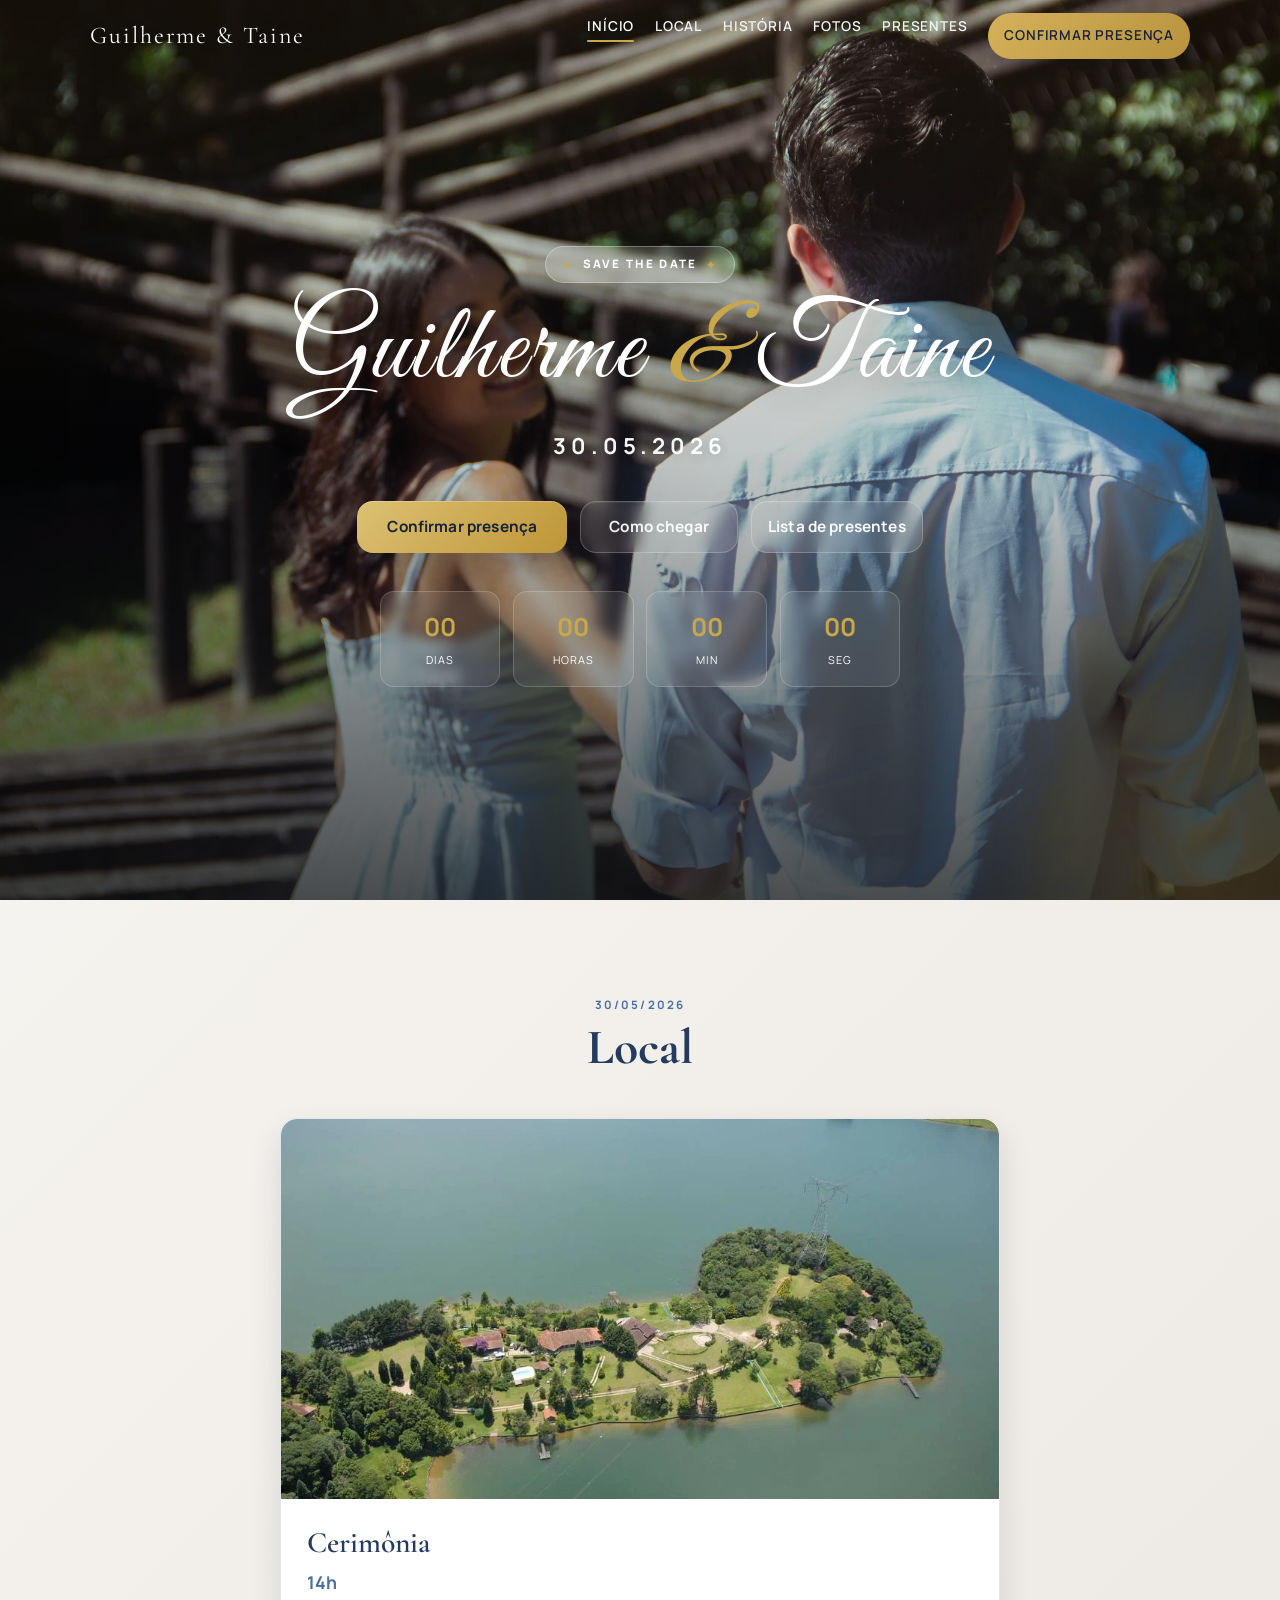
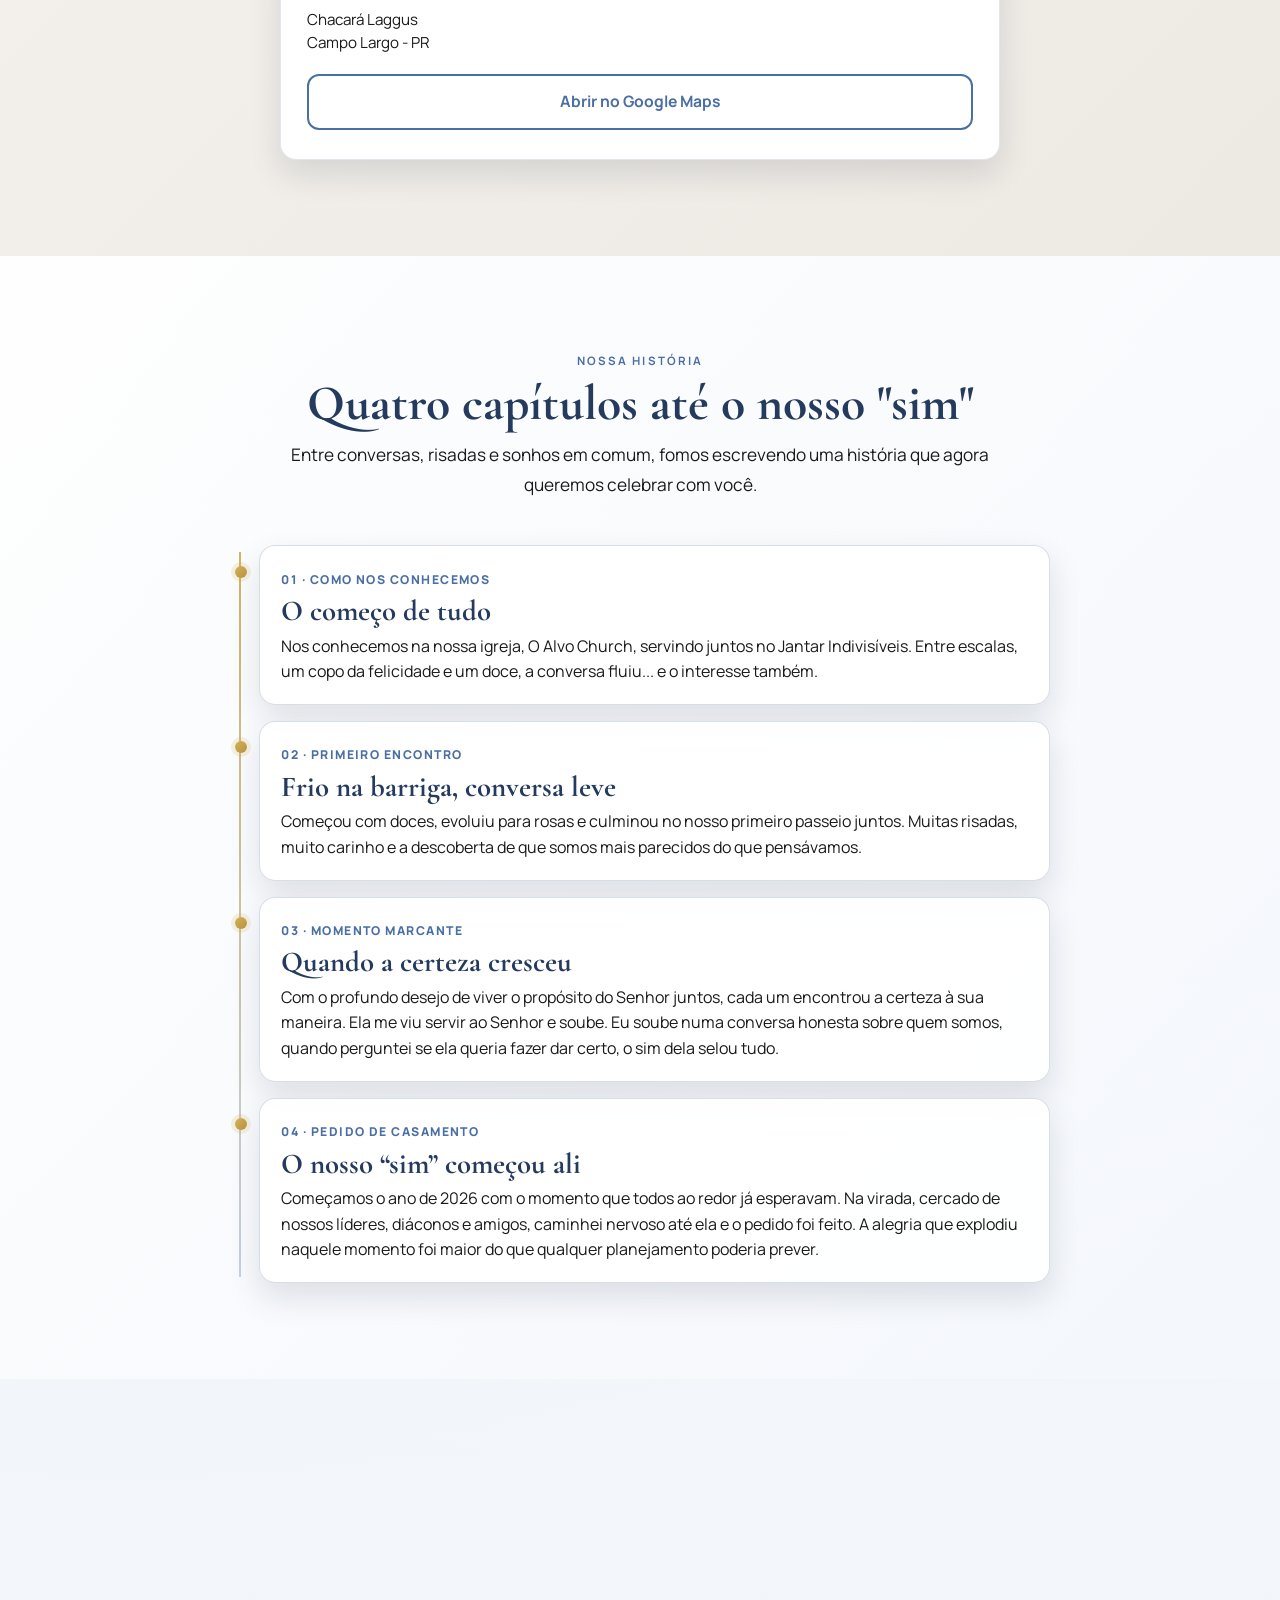
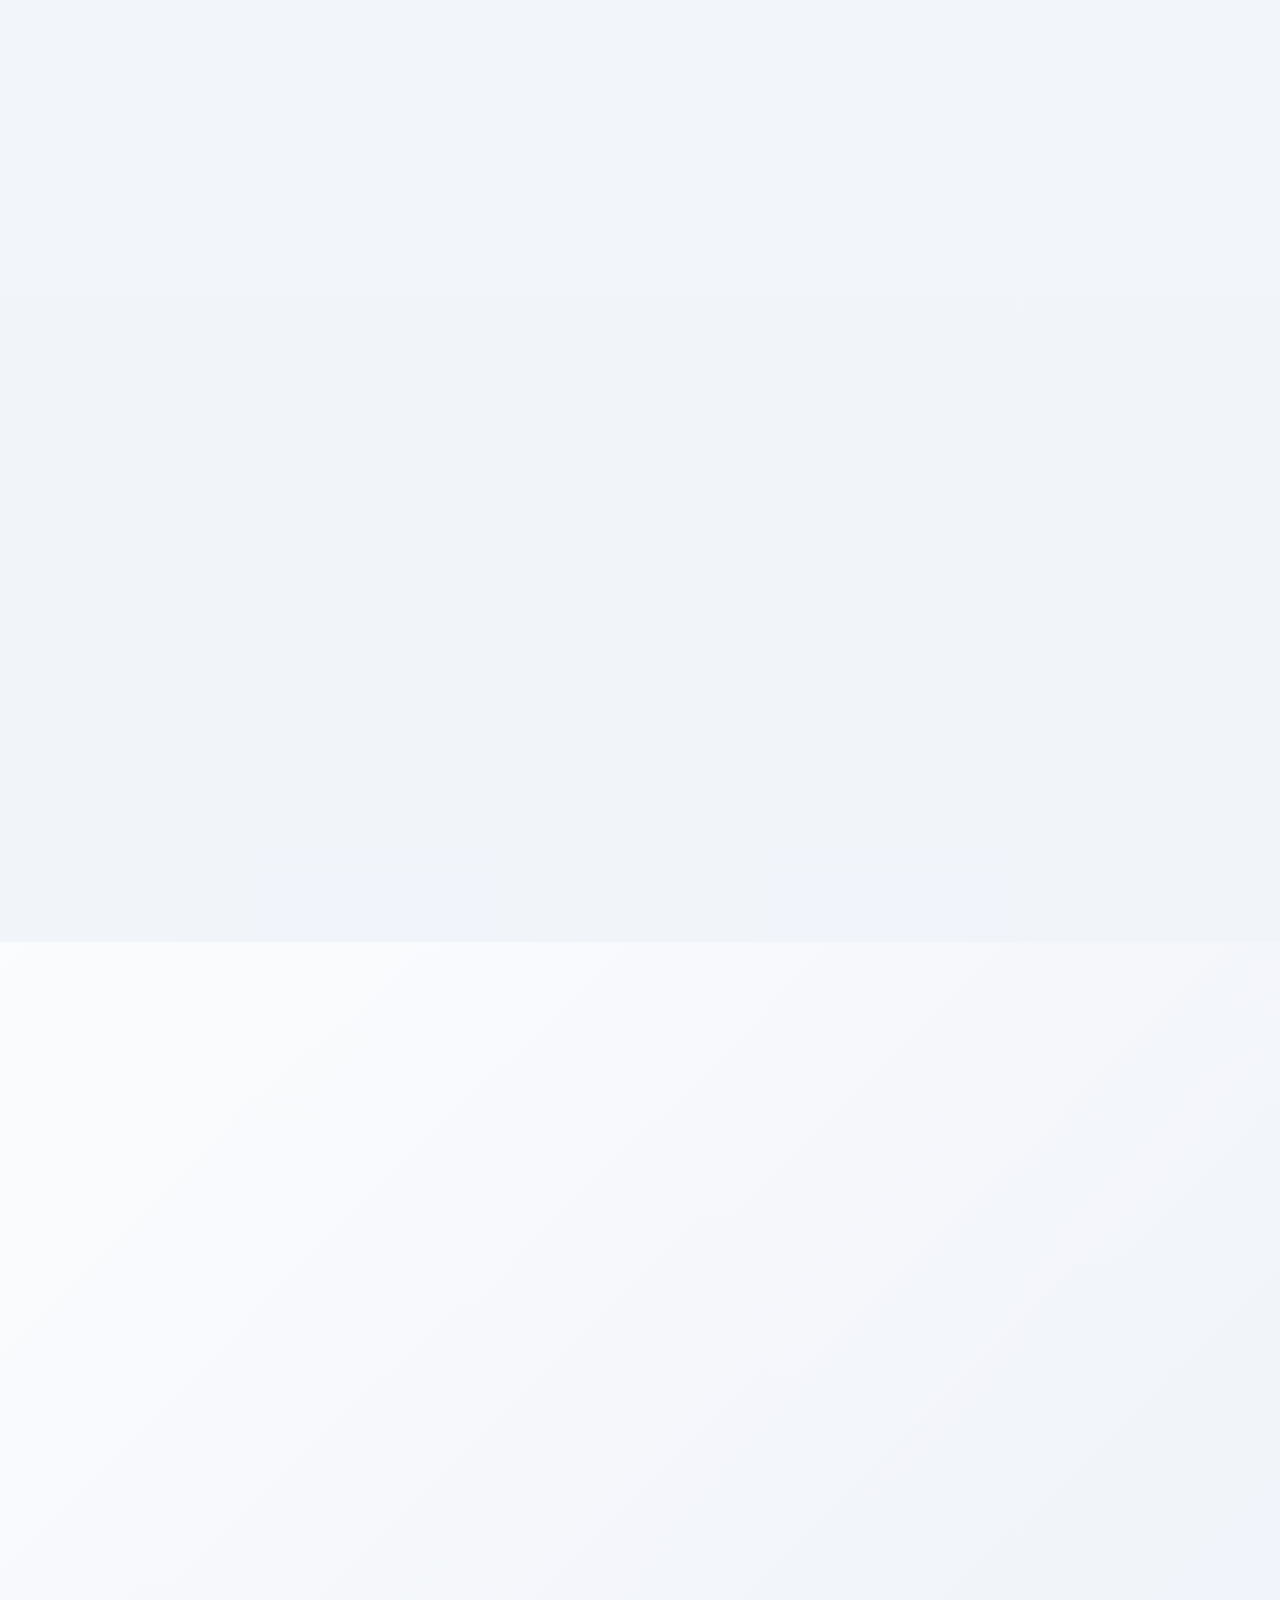
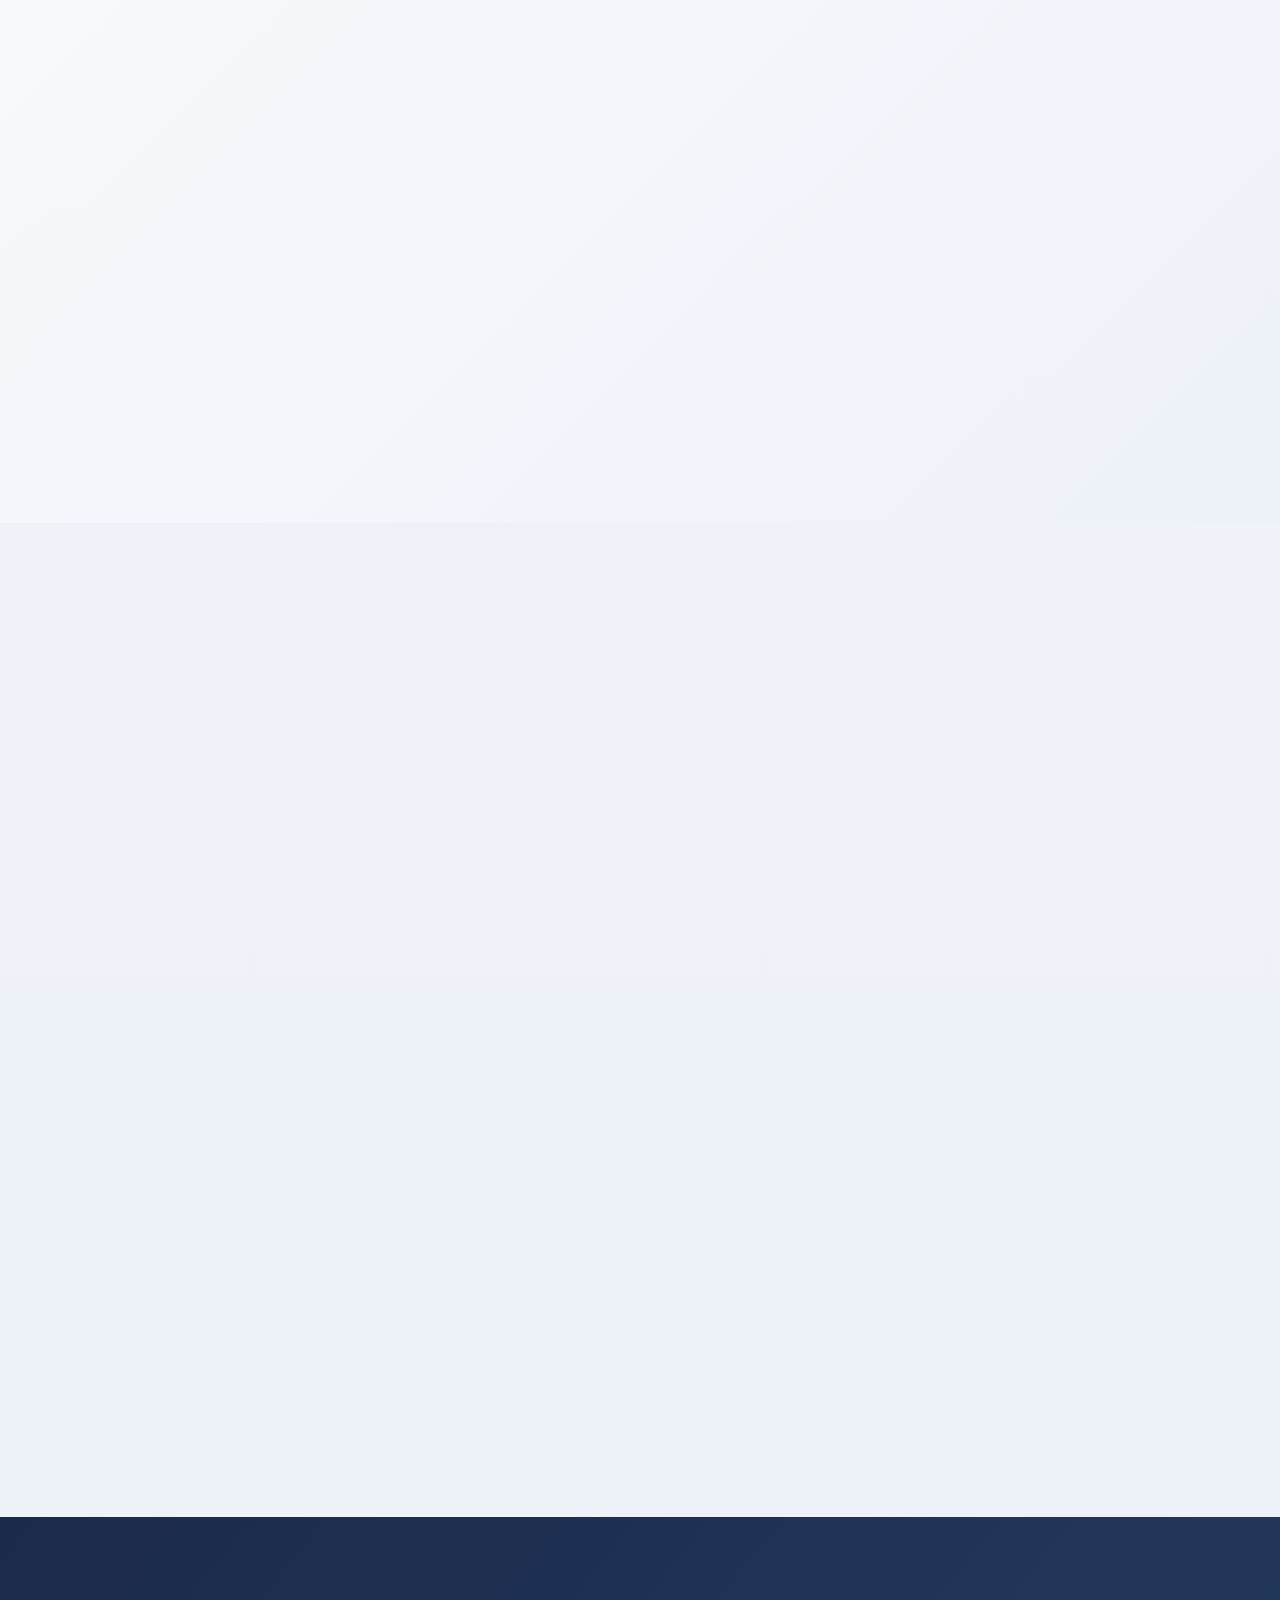
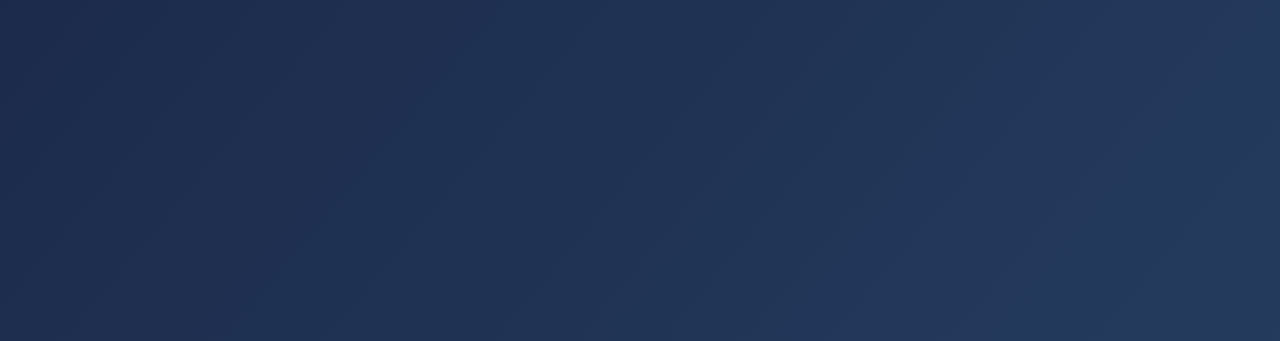
==== commit 9a3ad13b: "alterado cor das letras de descrição para melhorar acessibilidade" ====
--- a/index.html
+++ b/index.html
@@ -120,7 +120,7 @@
                     <article class="story-card reveal delay-1">
                         <span class="story-step">01 · Como nos conhecemos</span>
                         <h3>O começo de tudo</h3>
-                        <p>Nos conhecemos na nossa igreja, O Alvo Church, servindo juntos no Jantar Invisíveis. Entre
+                        <p>Nos conhecemos na nossa igreja, O Alvo Church, servindo juntos no Jantar Indivisíveis. Entre
                             escalas, um copo da
                             felicidade e um doce, a conversa fluiu... e o interesse também.</p>
                     </article>
--- a/css/style.css
+++ b/css/style.css
@@ -1591,4 +1591,25 @@
     .carousel--gallery .carousel-track .gallery-item {
         height: 600px;
     }
+}
+
+/* Legibilidade: textos descritivos com tom mais escuro */
+.section-intro,
+.info-card .location,
+.story-card p,
+.rsvp-form label,
+.rsvp-form input,
+.rsvp-form select,
+.rsvp-form textarea,
+.field-hint,
+.gift-card-sub,
+.gift-card--havan p,
+.pix-help,
+.rsvp-toast__sub,
+.pix-toast__sub {
+    color: #1a1a1a;
+}
+
+.section-intro {
+    opacity: 1;
 }
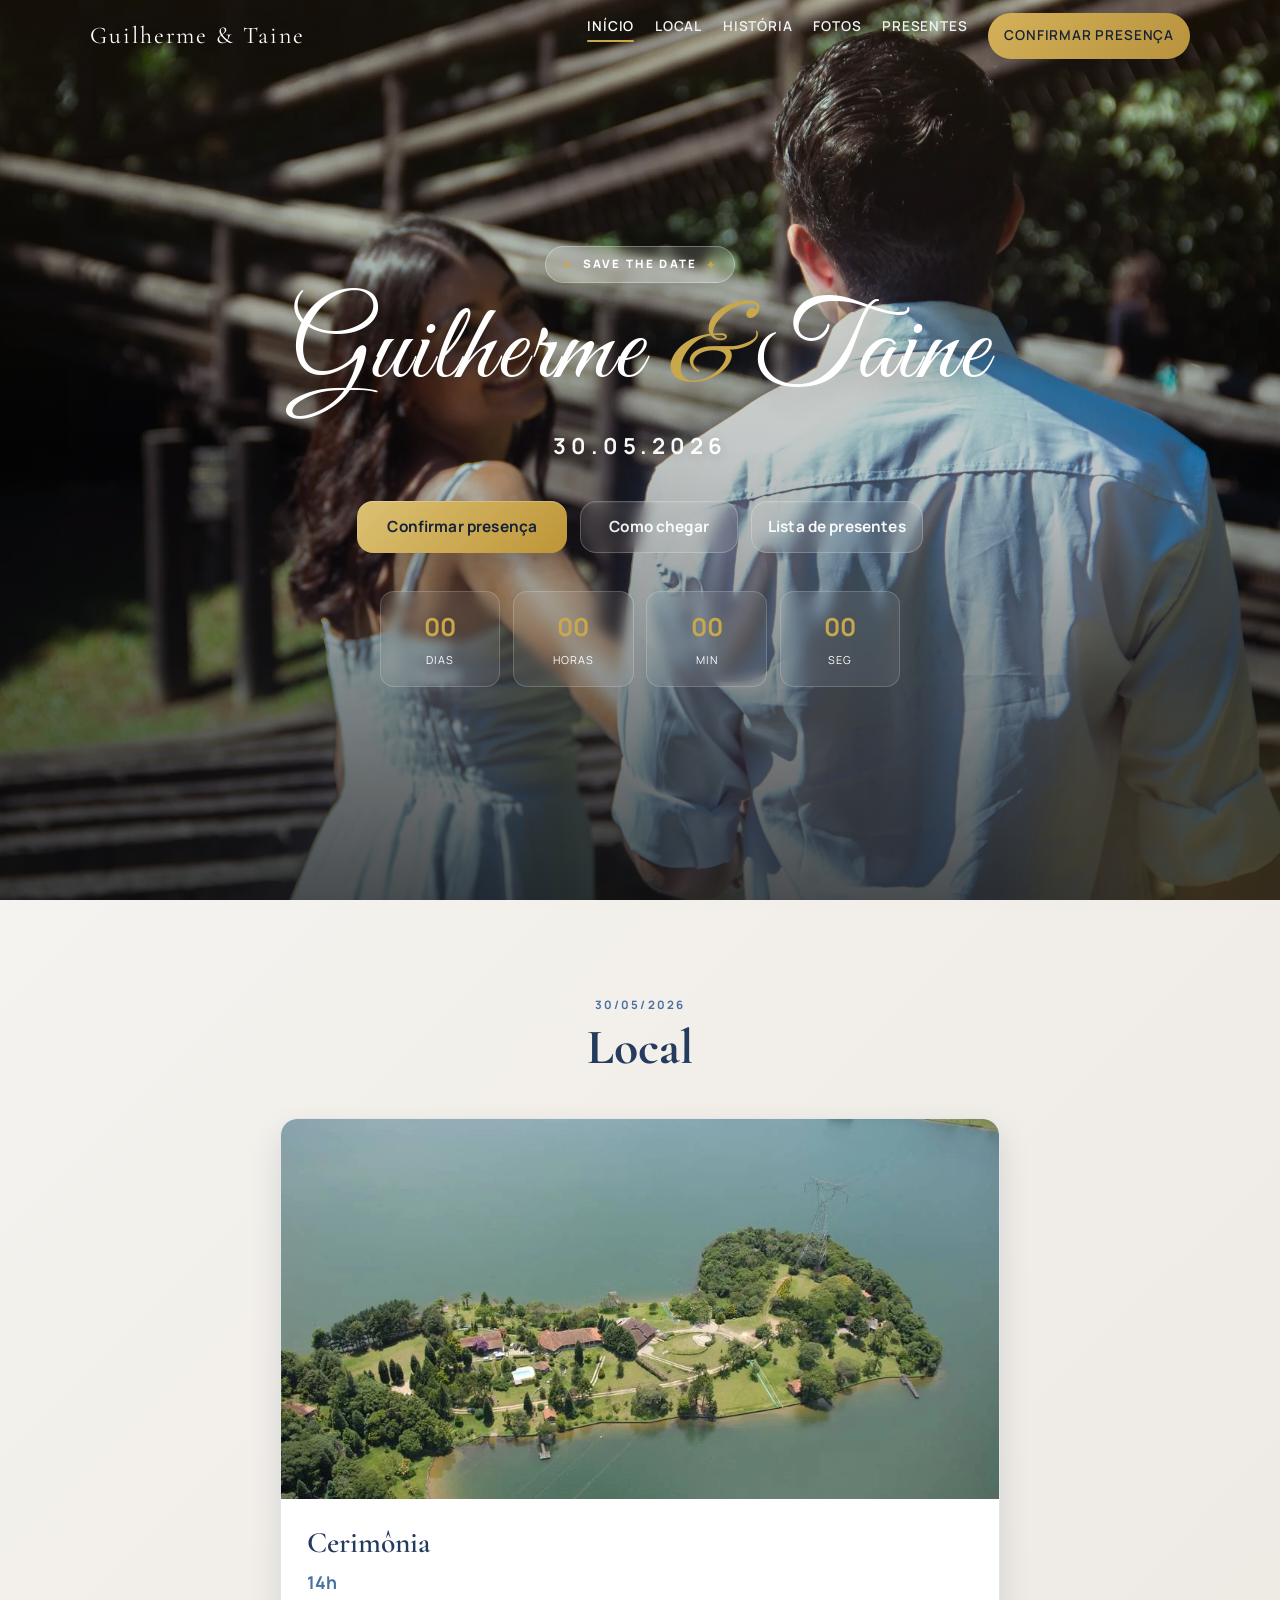
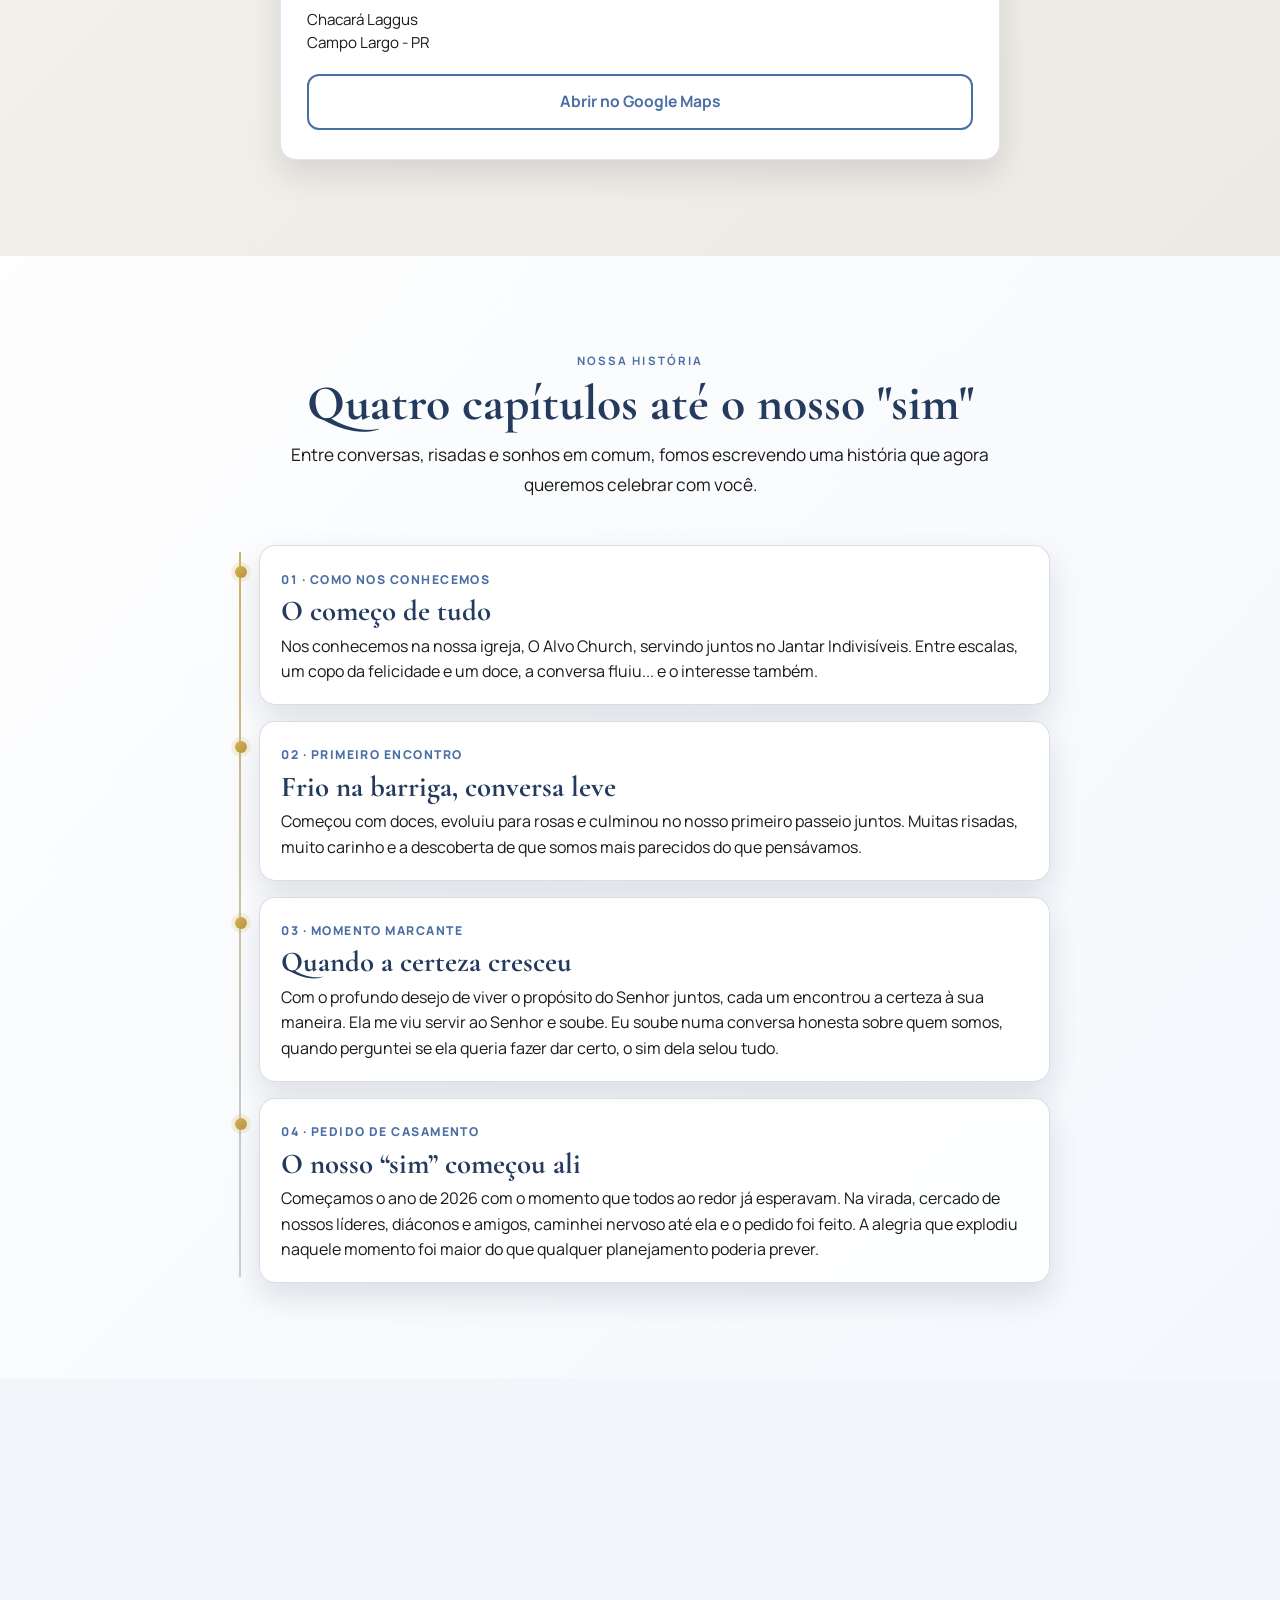
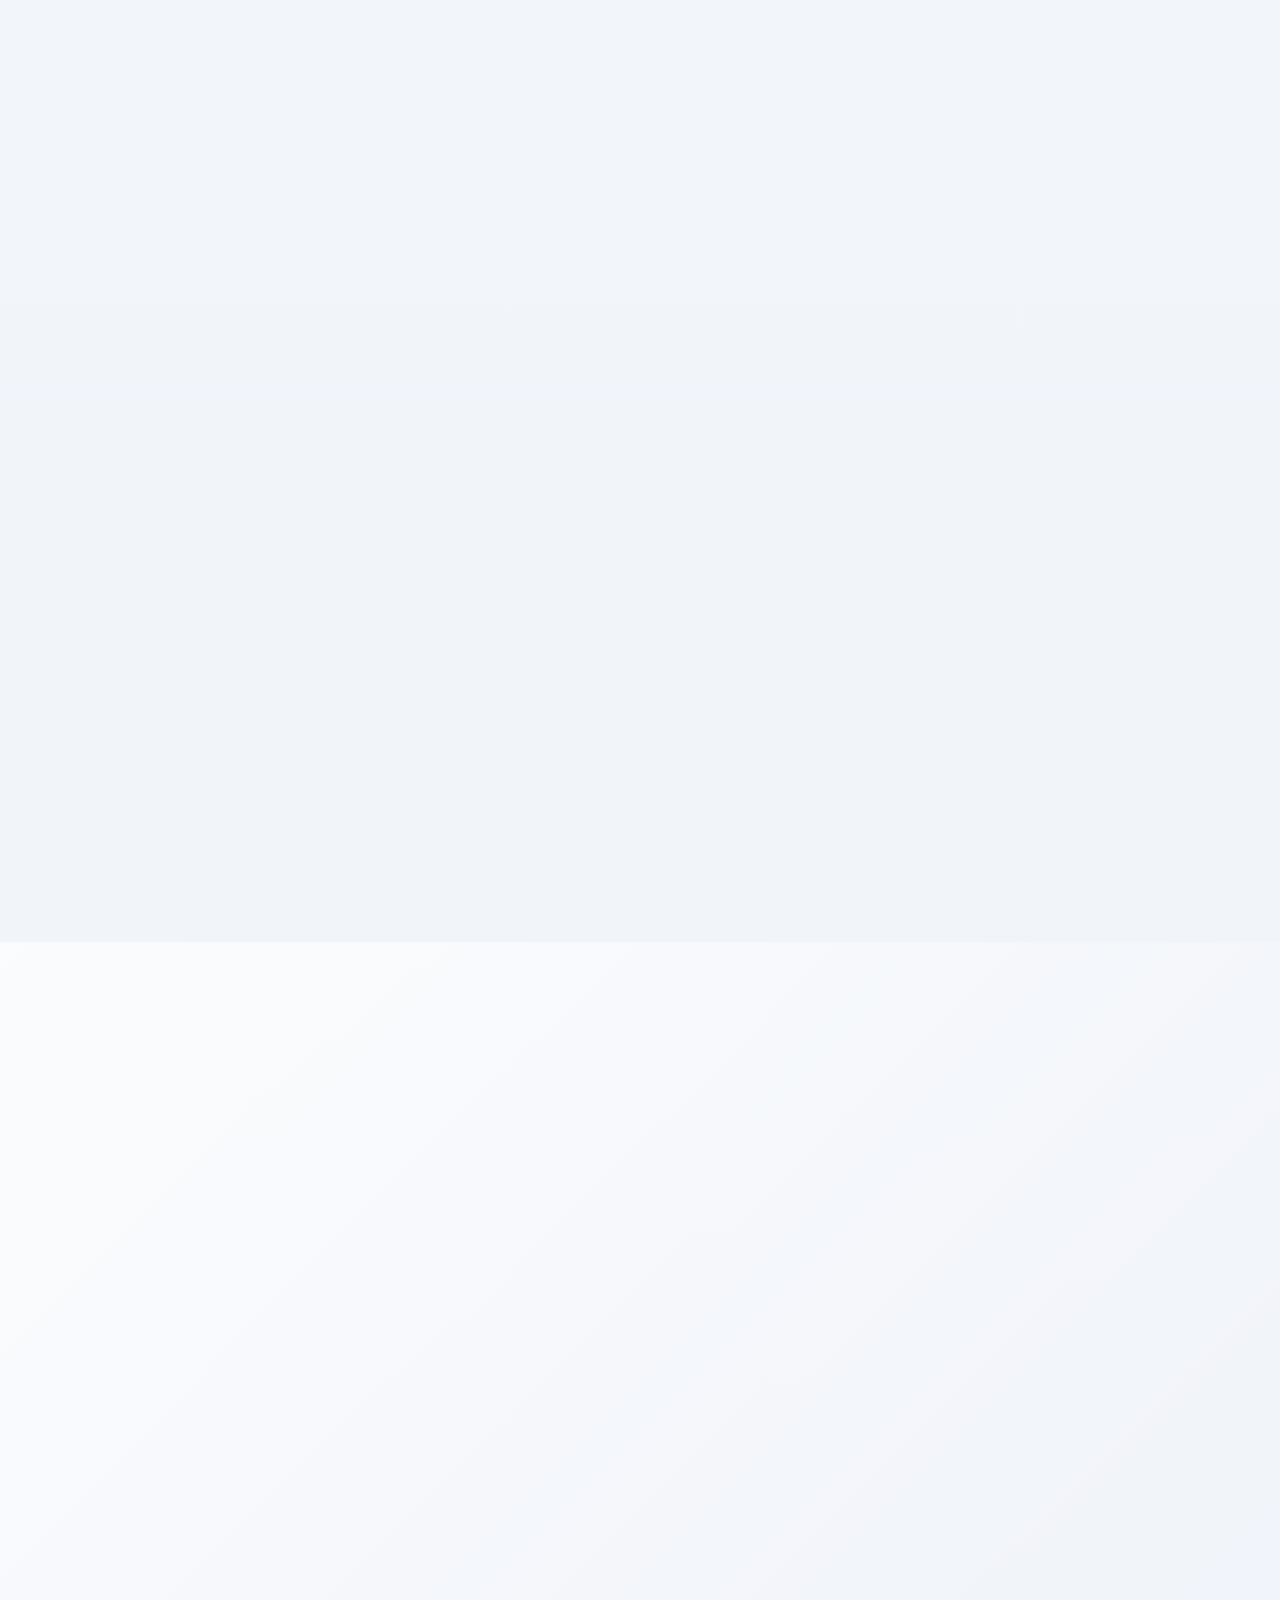
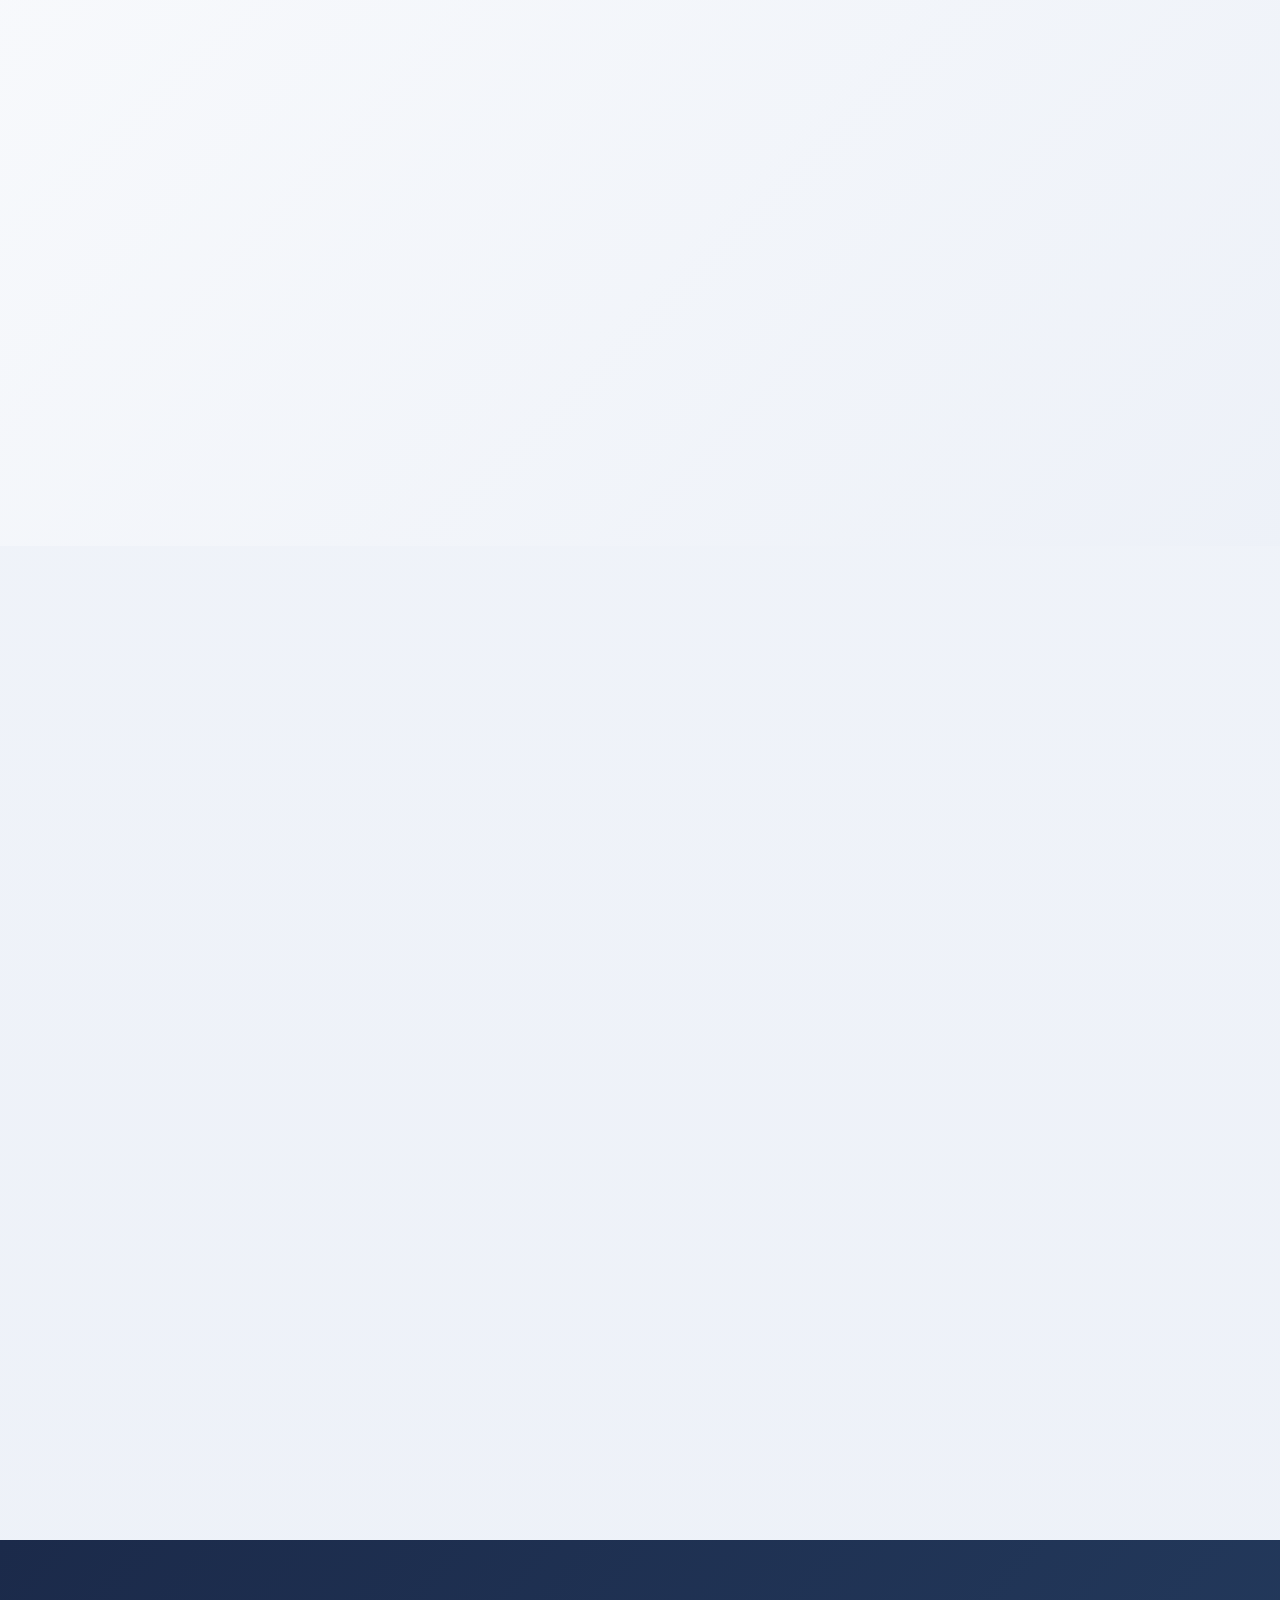
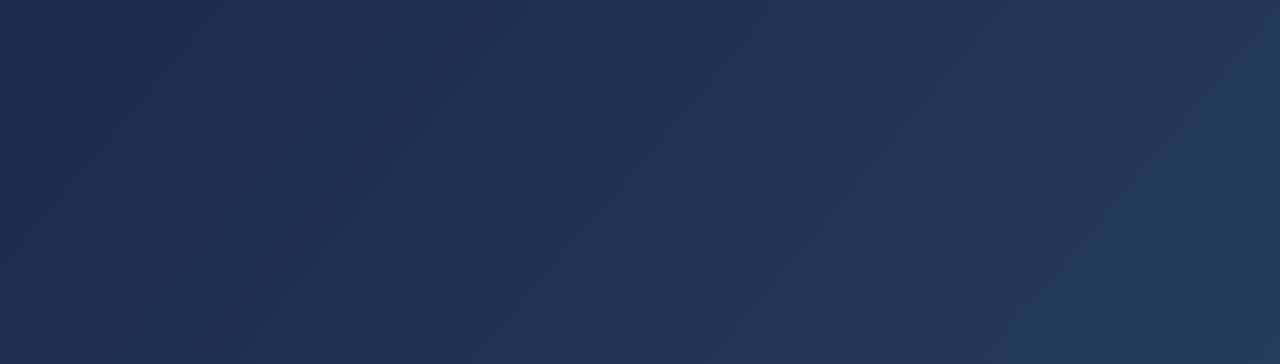
==== commit c1b7035e: "atualizado formulário para solicitar nome completo de acompanhantes" ====
--- a/index.html
+++ b/index.html
@@ -235,9 +235,10 @@
                         <option value="nao">Não</option>
                     </select>
 
-                    <label for="mensagem">Mensagem para os noivos (opcional)</label>
+                    <label for="mensagem">Mensagem para os noivos <span class="field-hint">(se vier com acompanhantes,
+                            informe o nome completo de cada um para nos ajudar na organização!!!)</span></label>
                     <textarea id="mensagem" name="mensagem" rows="4" enterkeyhint="send"
-                        placeholder="Informações adicionais ou recados"></textarea>
+                        placeholder="Ex.: nome completo dos acompanhantes e/ou um recado carinhoso 💖"></textarea>
 
                     <button type="submit">Confirmar presença</button>
                     <p id="rsvp-status" class="rsvp-status" role="status" aria-live="polite"></p>
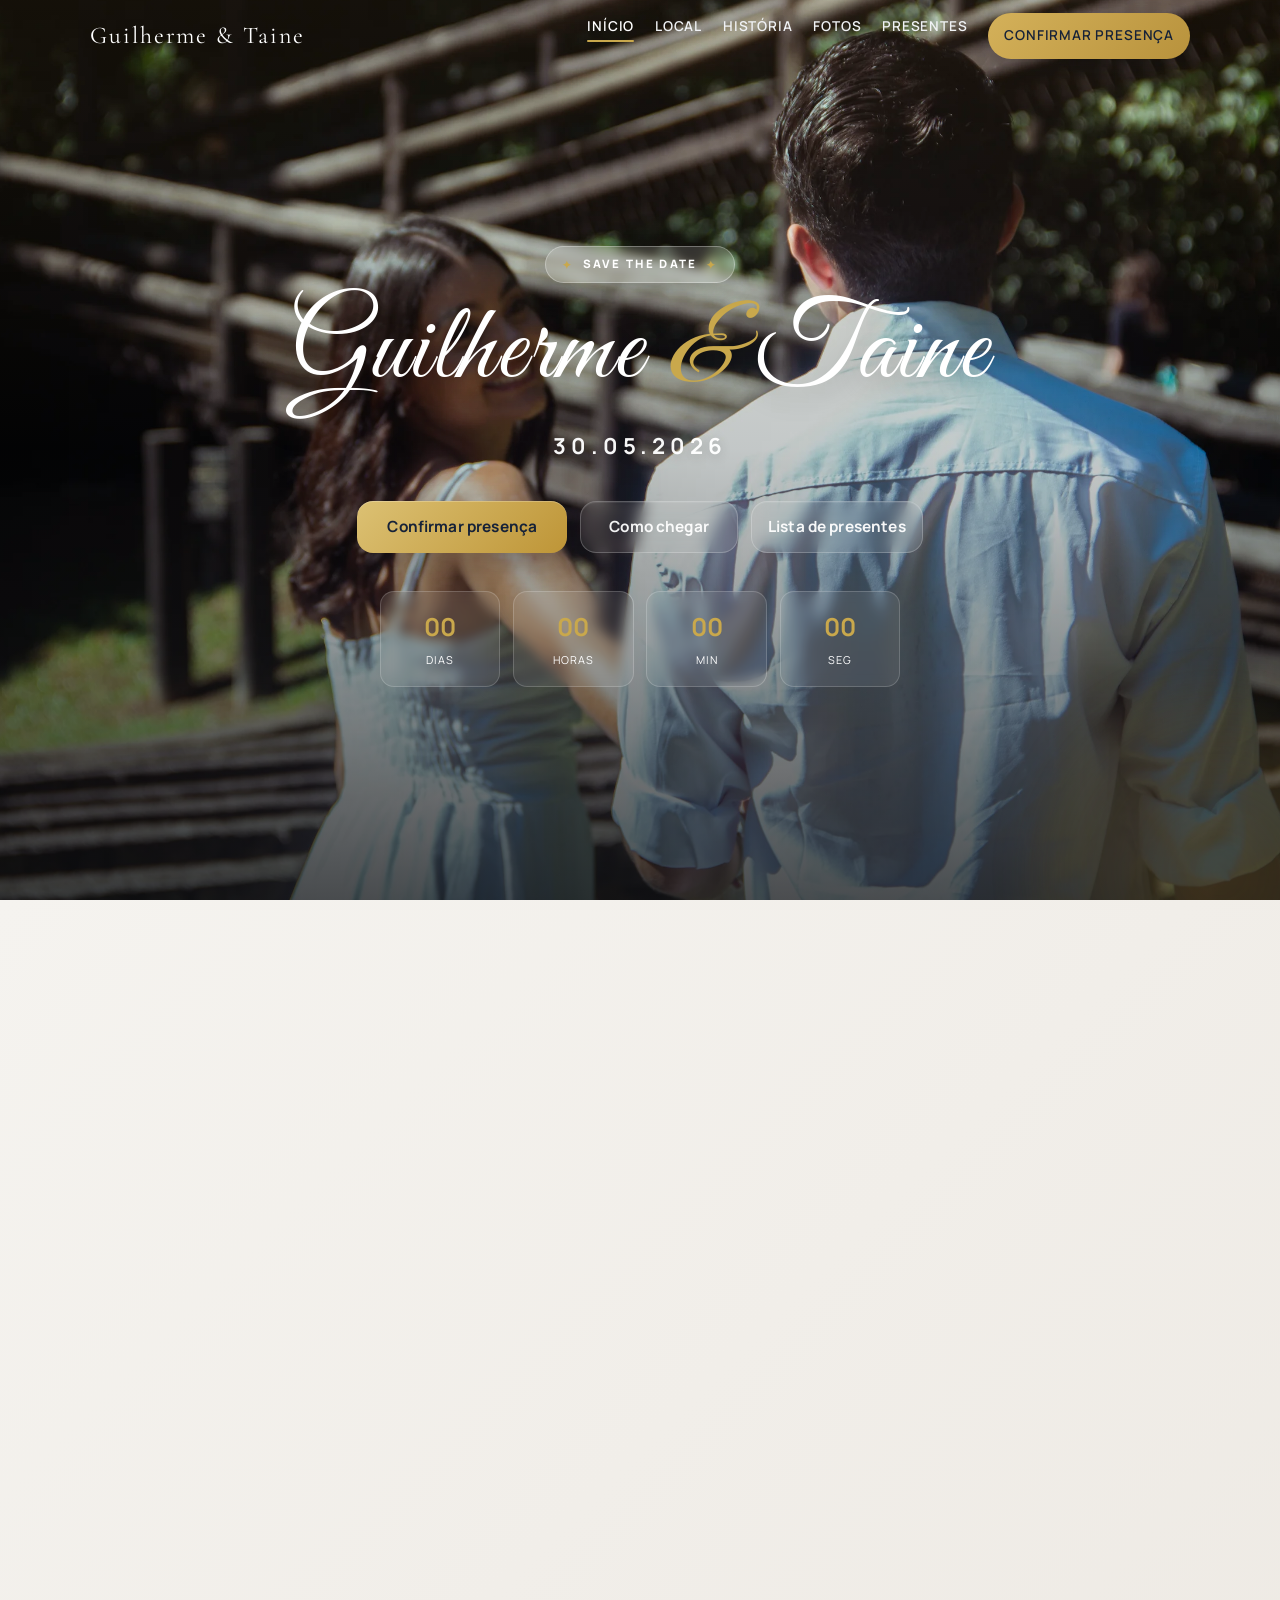
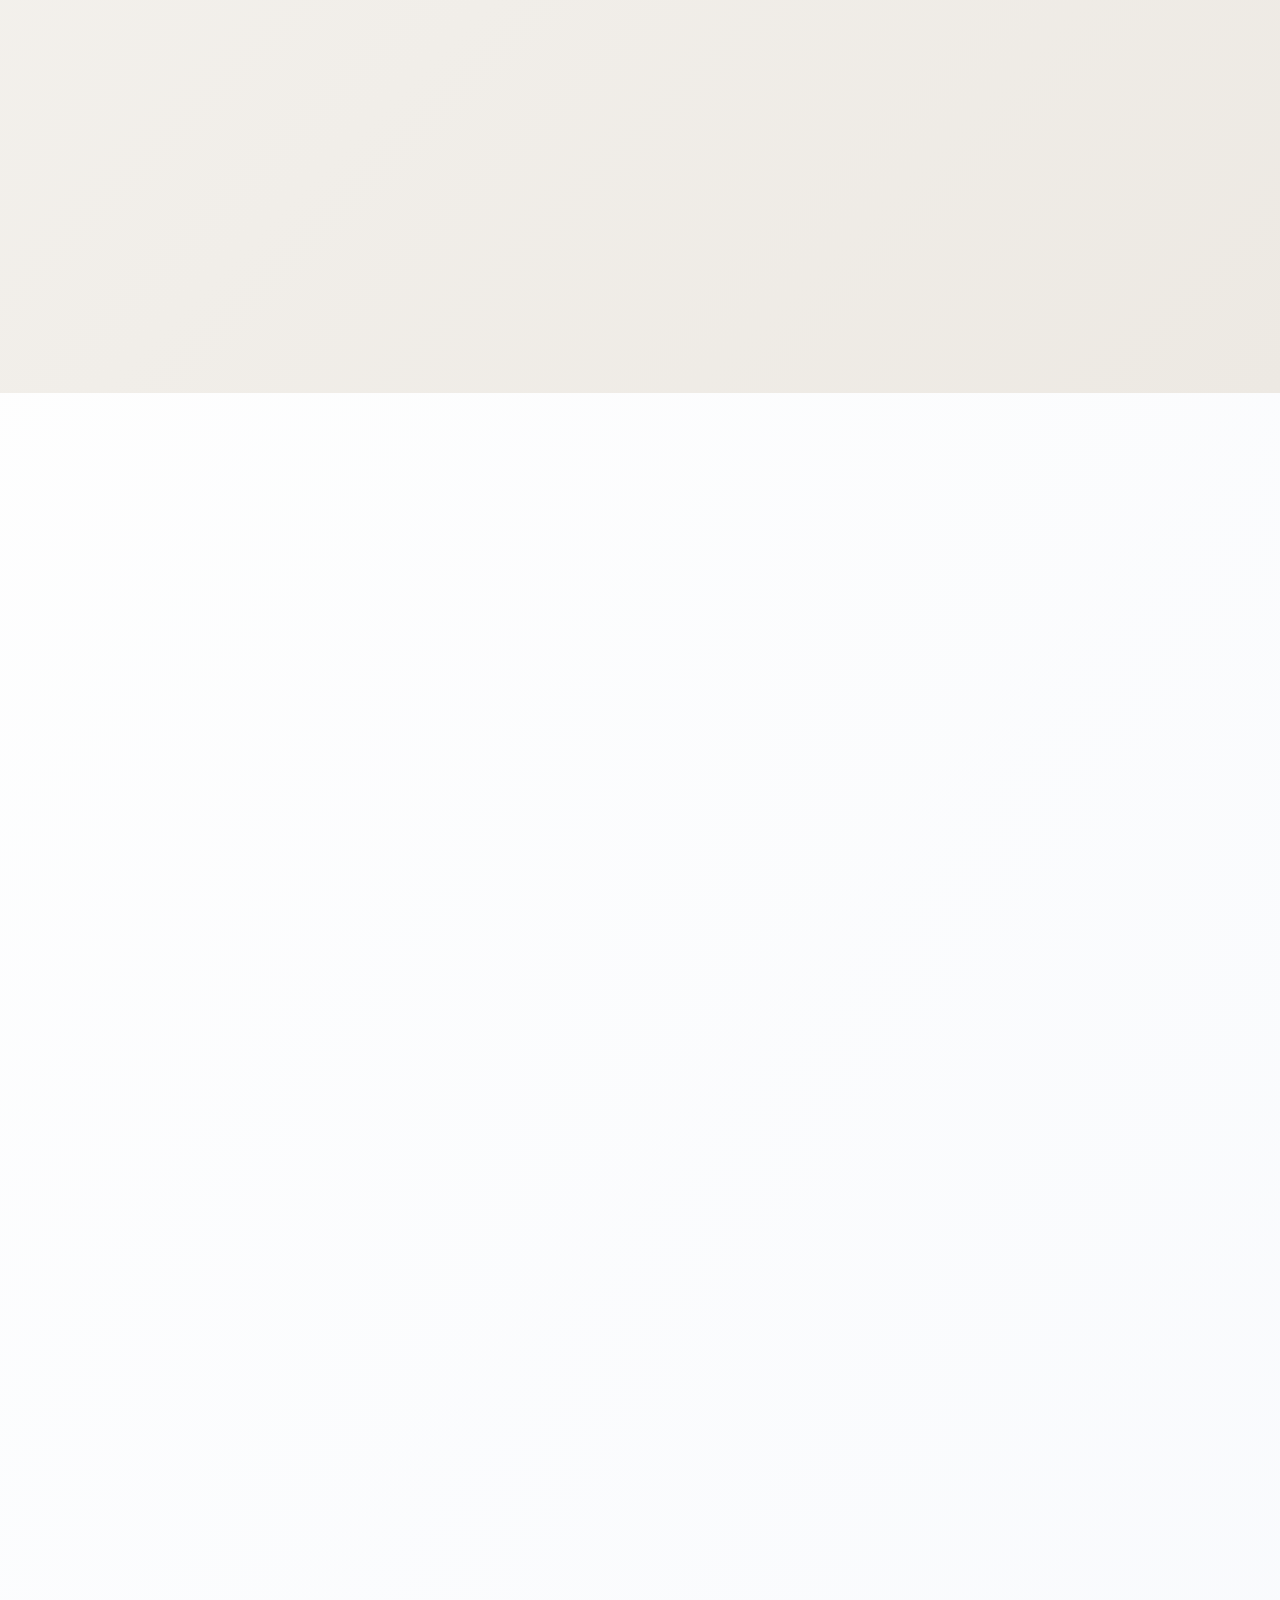
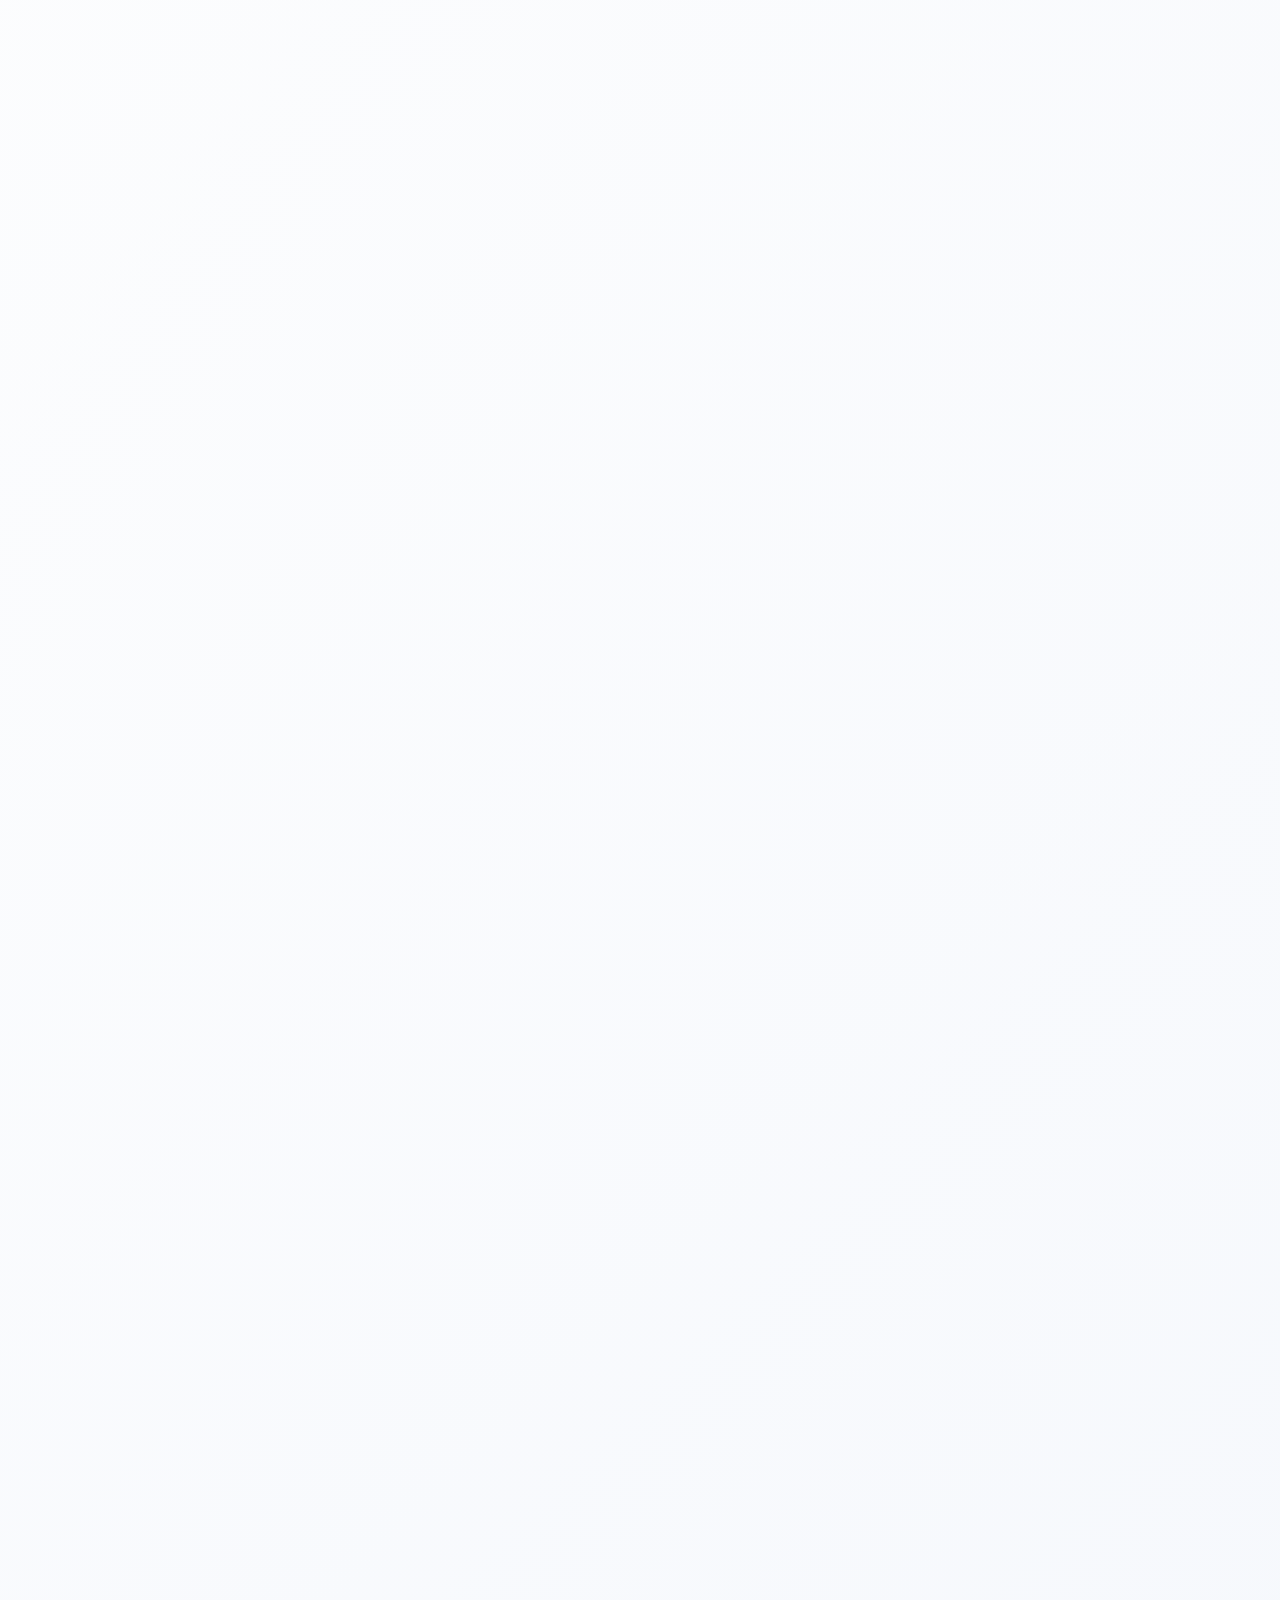
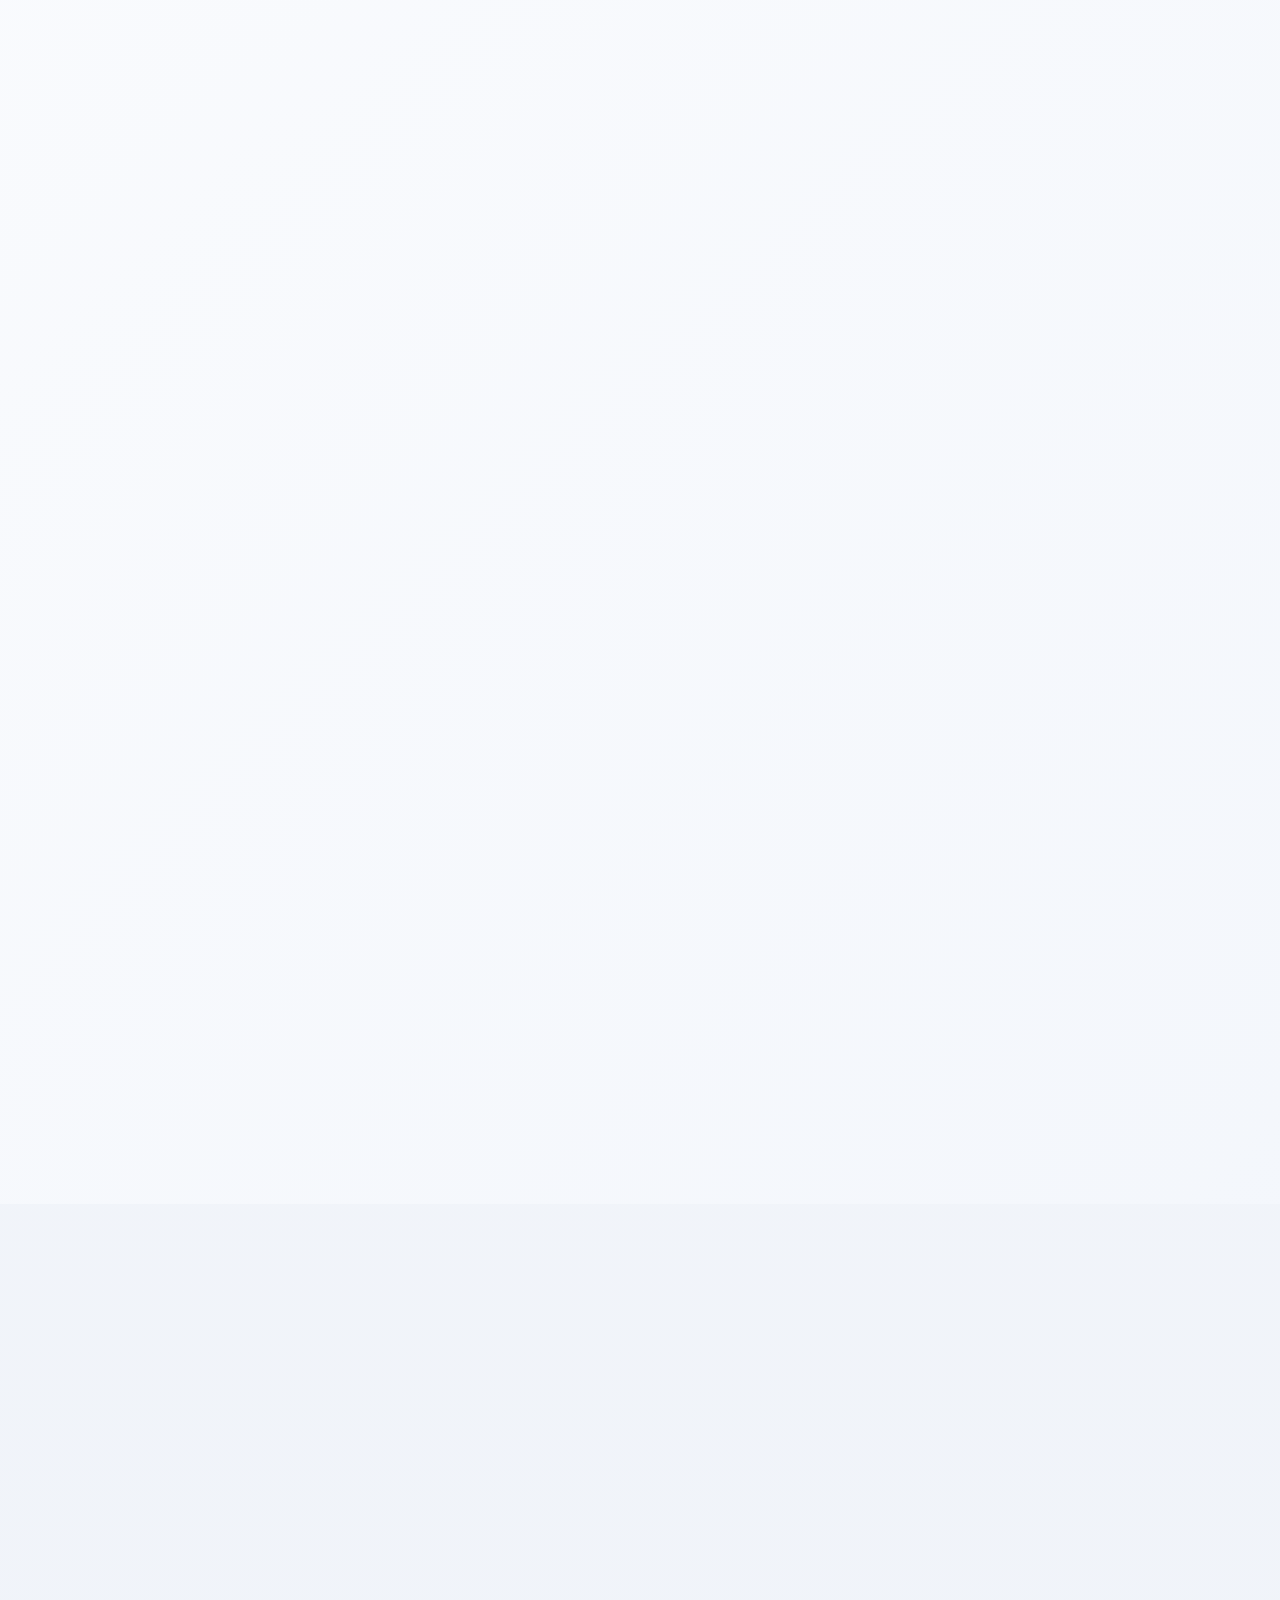
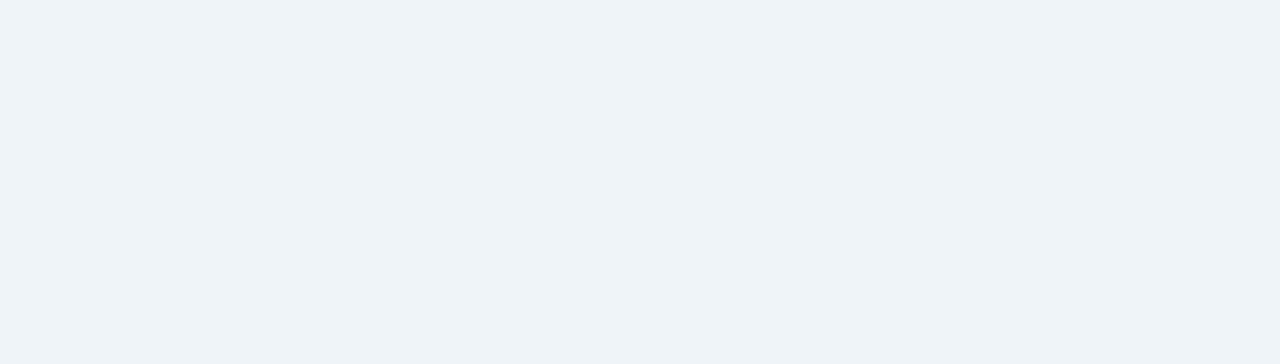
==== commit c4acc25f: "adicionado qr code mais leve" ====
--- a/index.html
+++ b/index.html
@@ -263,7 +263,7 @@
                         <p class="gift-card-sub">Toque para ampliar</p>
 
                         <div class="pix-qr-wrap">
-                            <img src="assets/images/qr-code.jpeg" alt="QR Code PIX para presente" loading="lazy"
+                            <img src="assets/images/qr-code.webp" alt="QR Code PIX para presente" loading="lazy"
                                 decoding="async" fetchpriority="low">
                         </div>
 
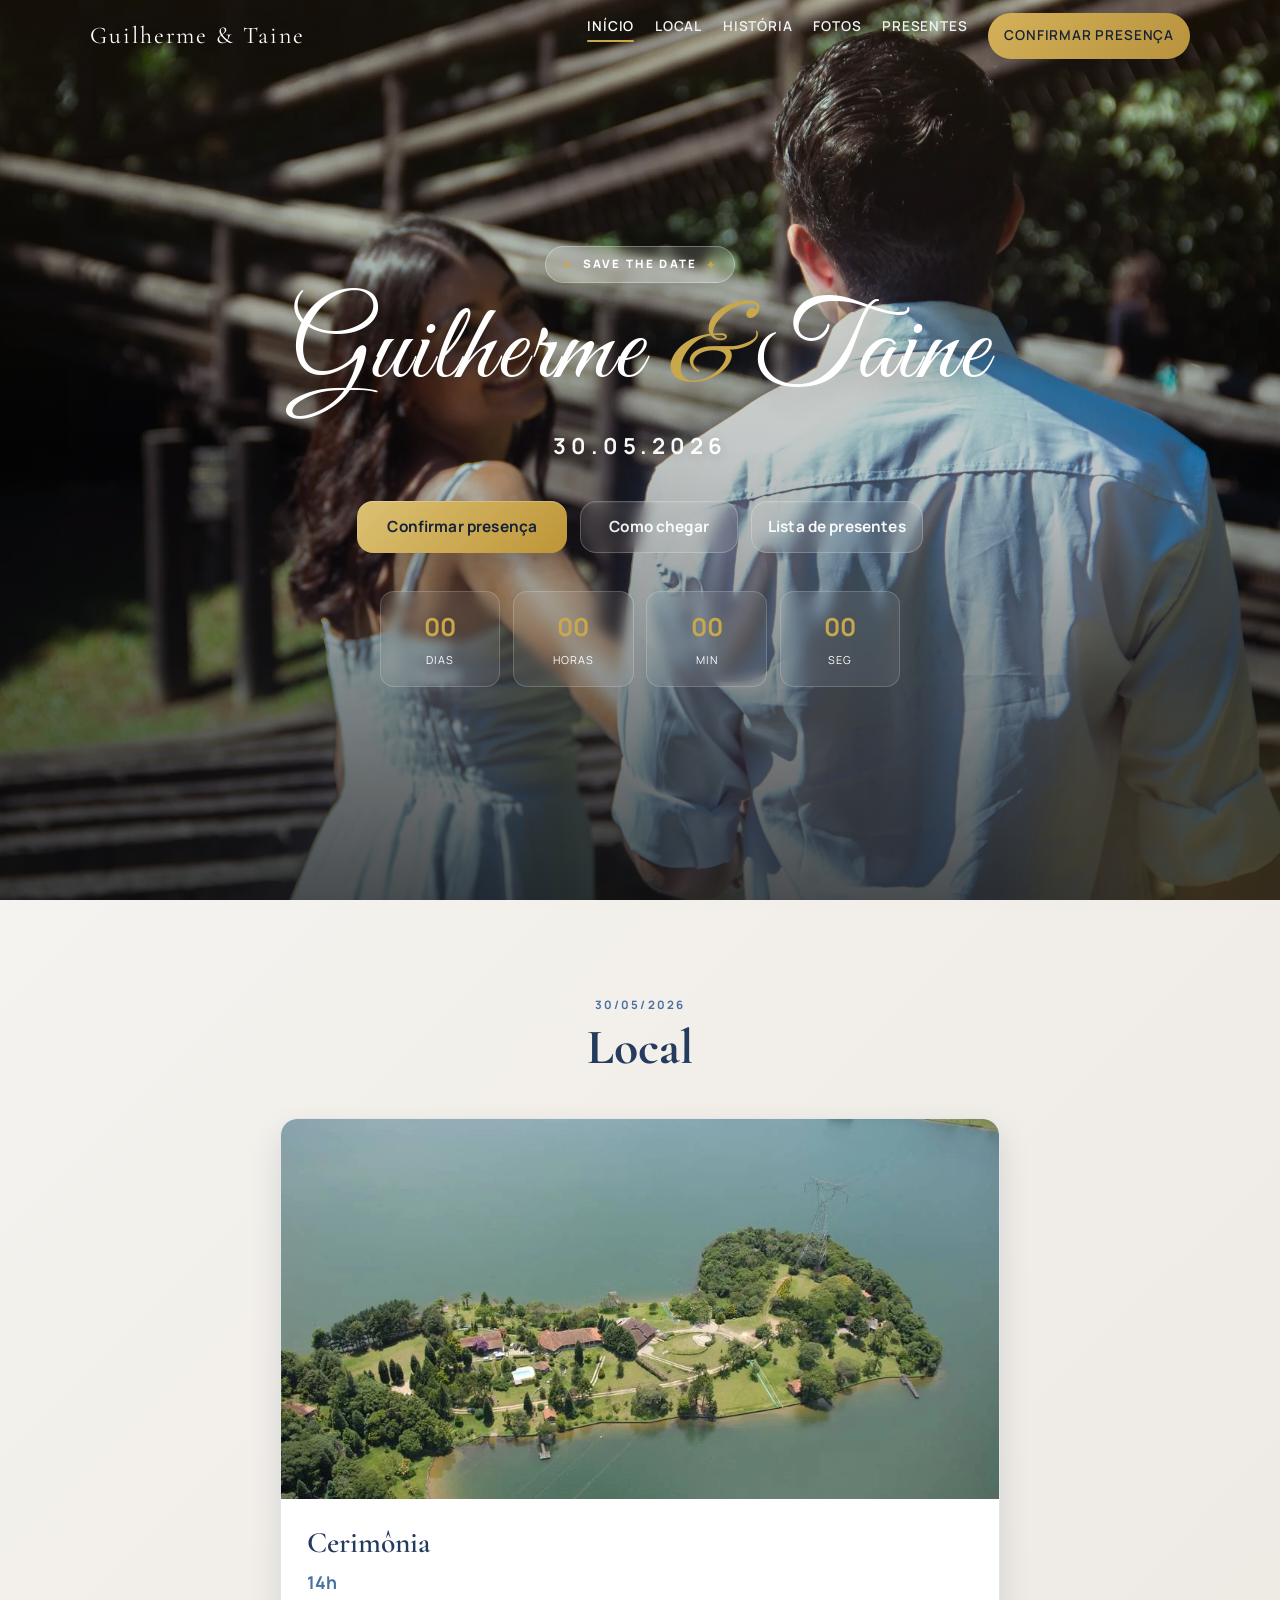
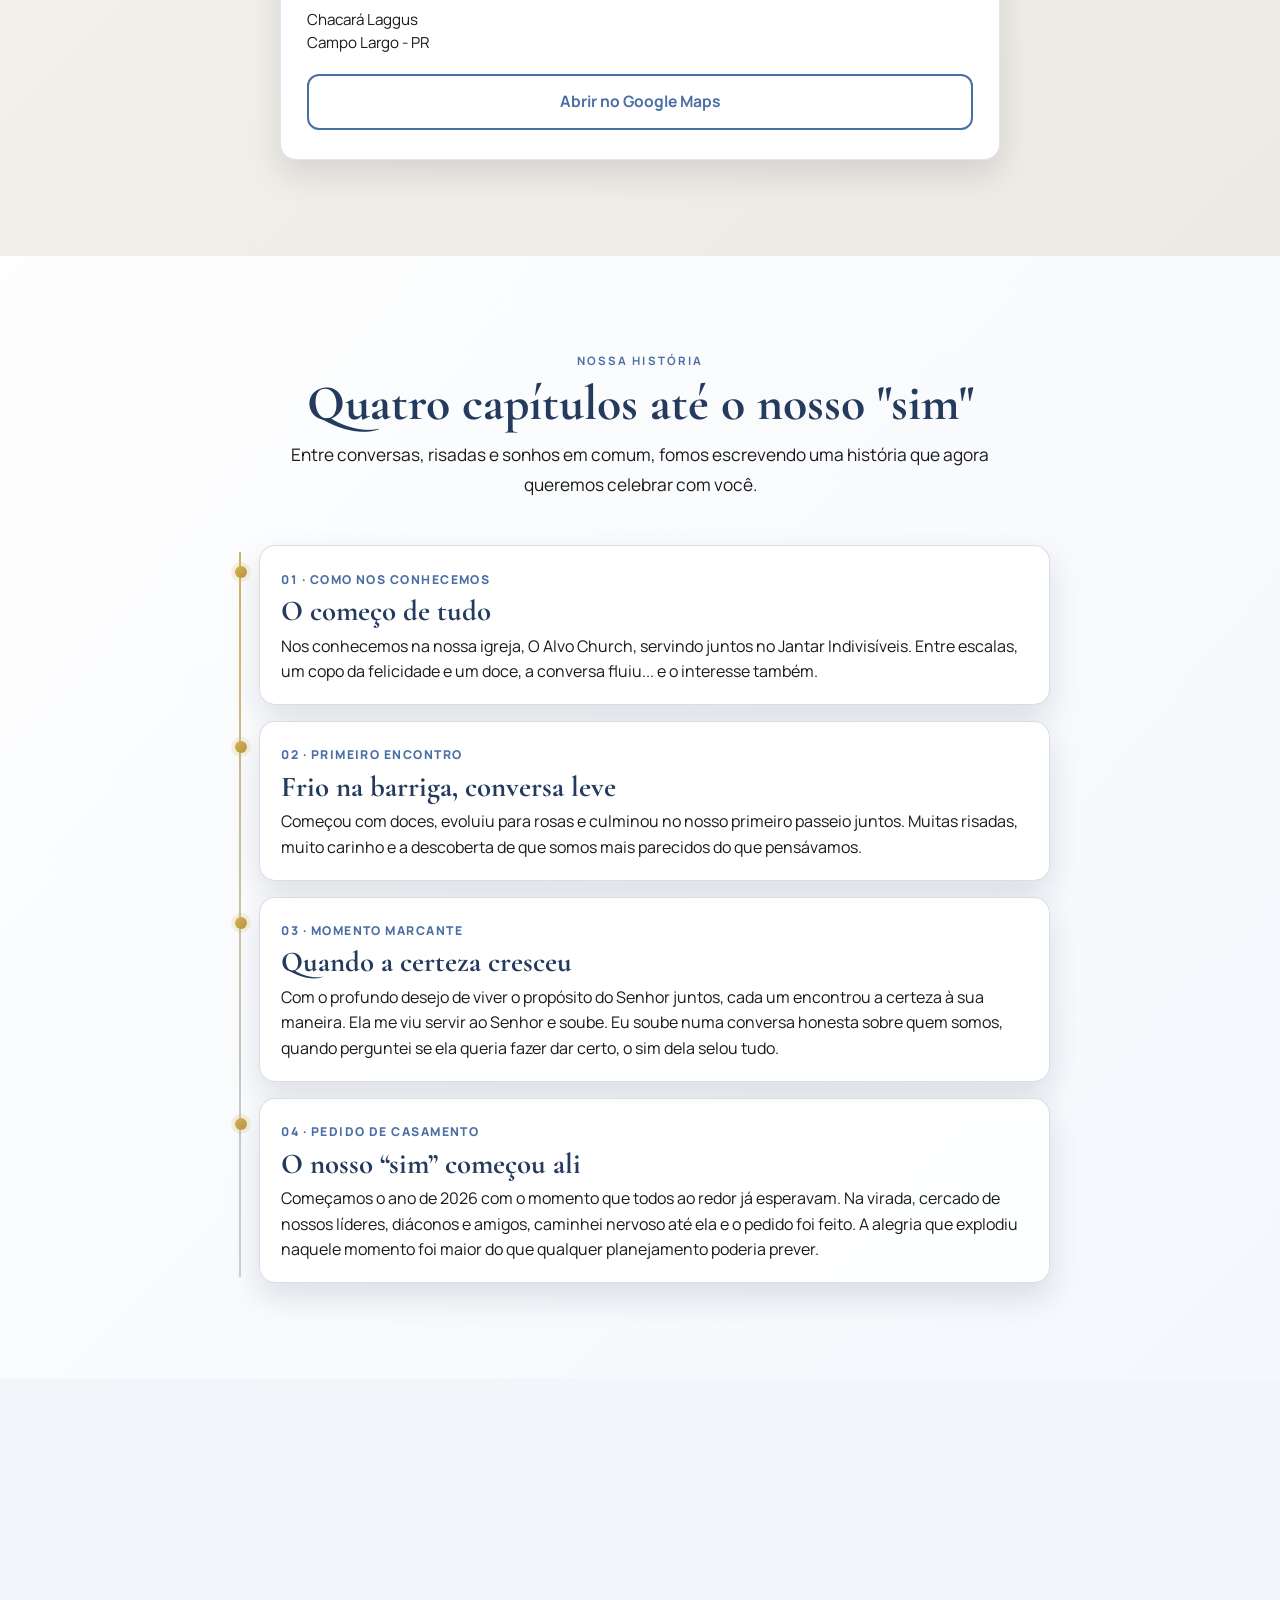
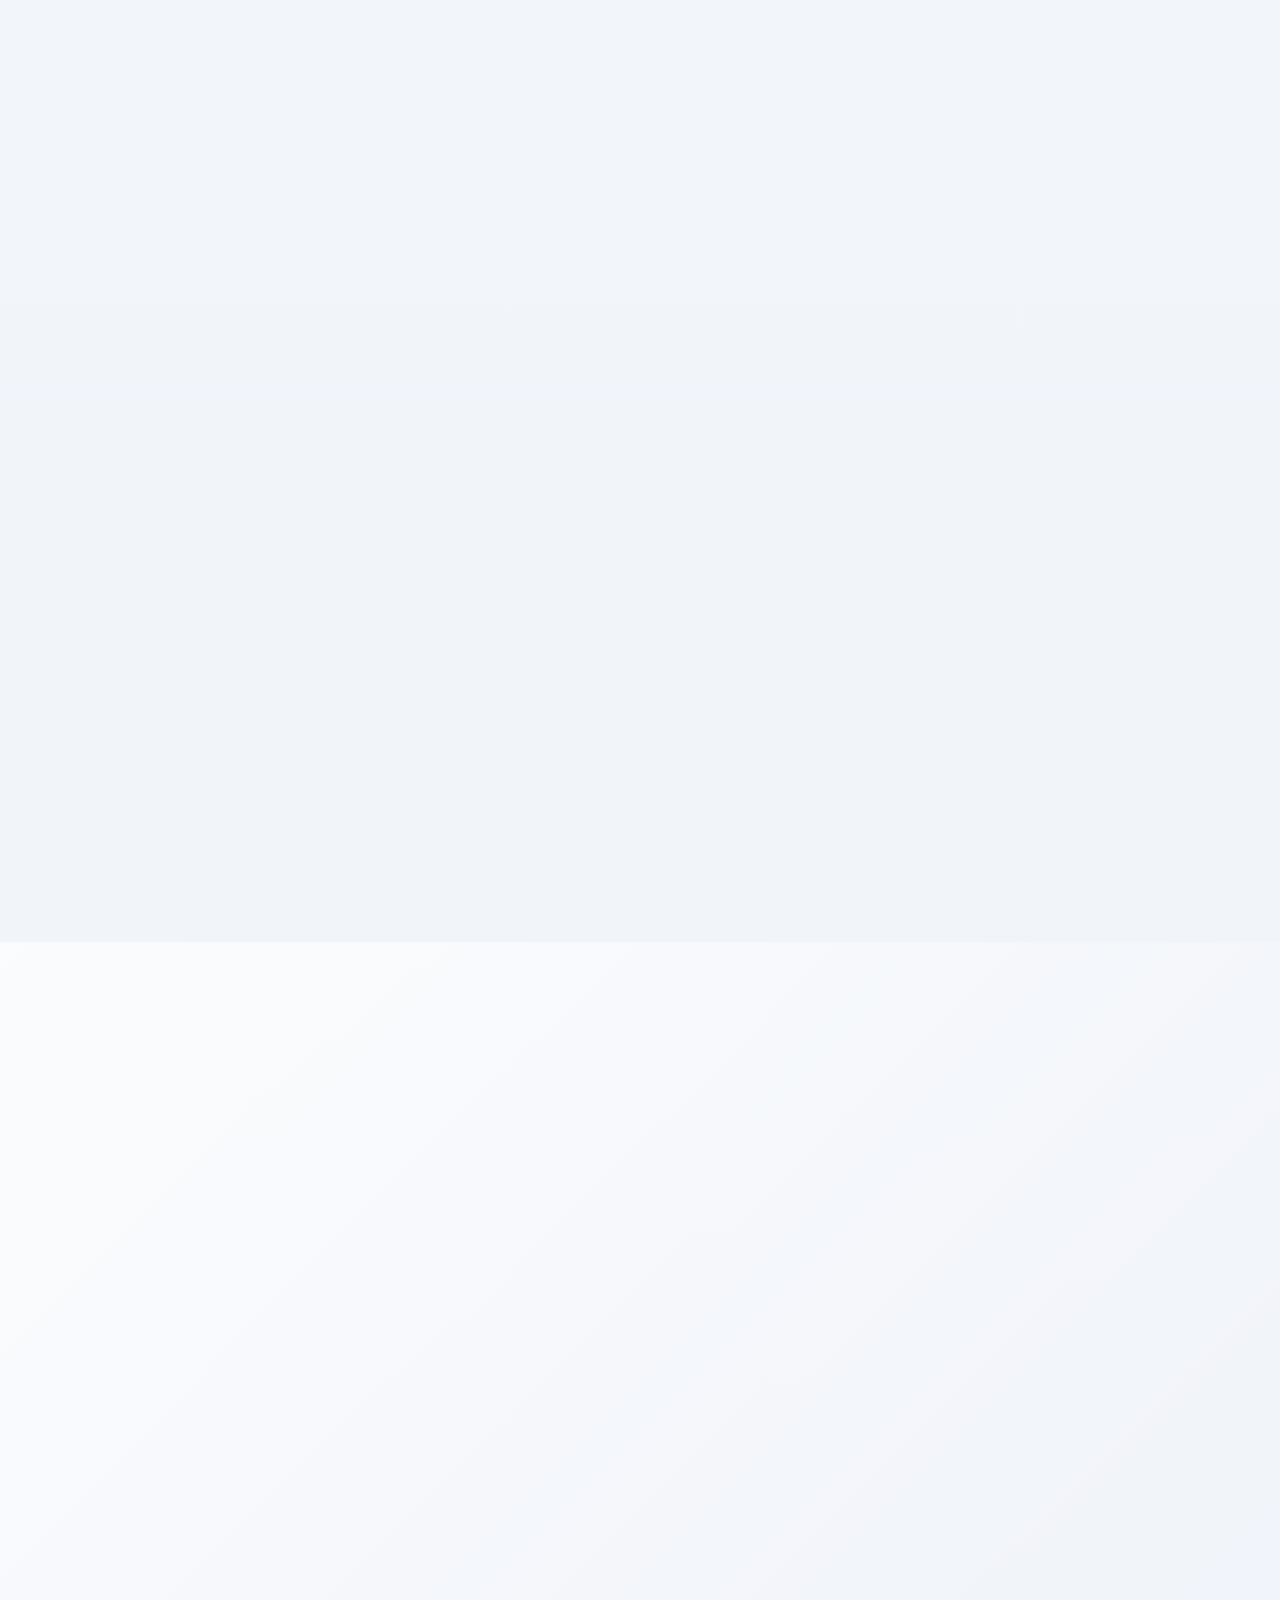
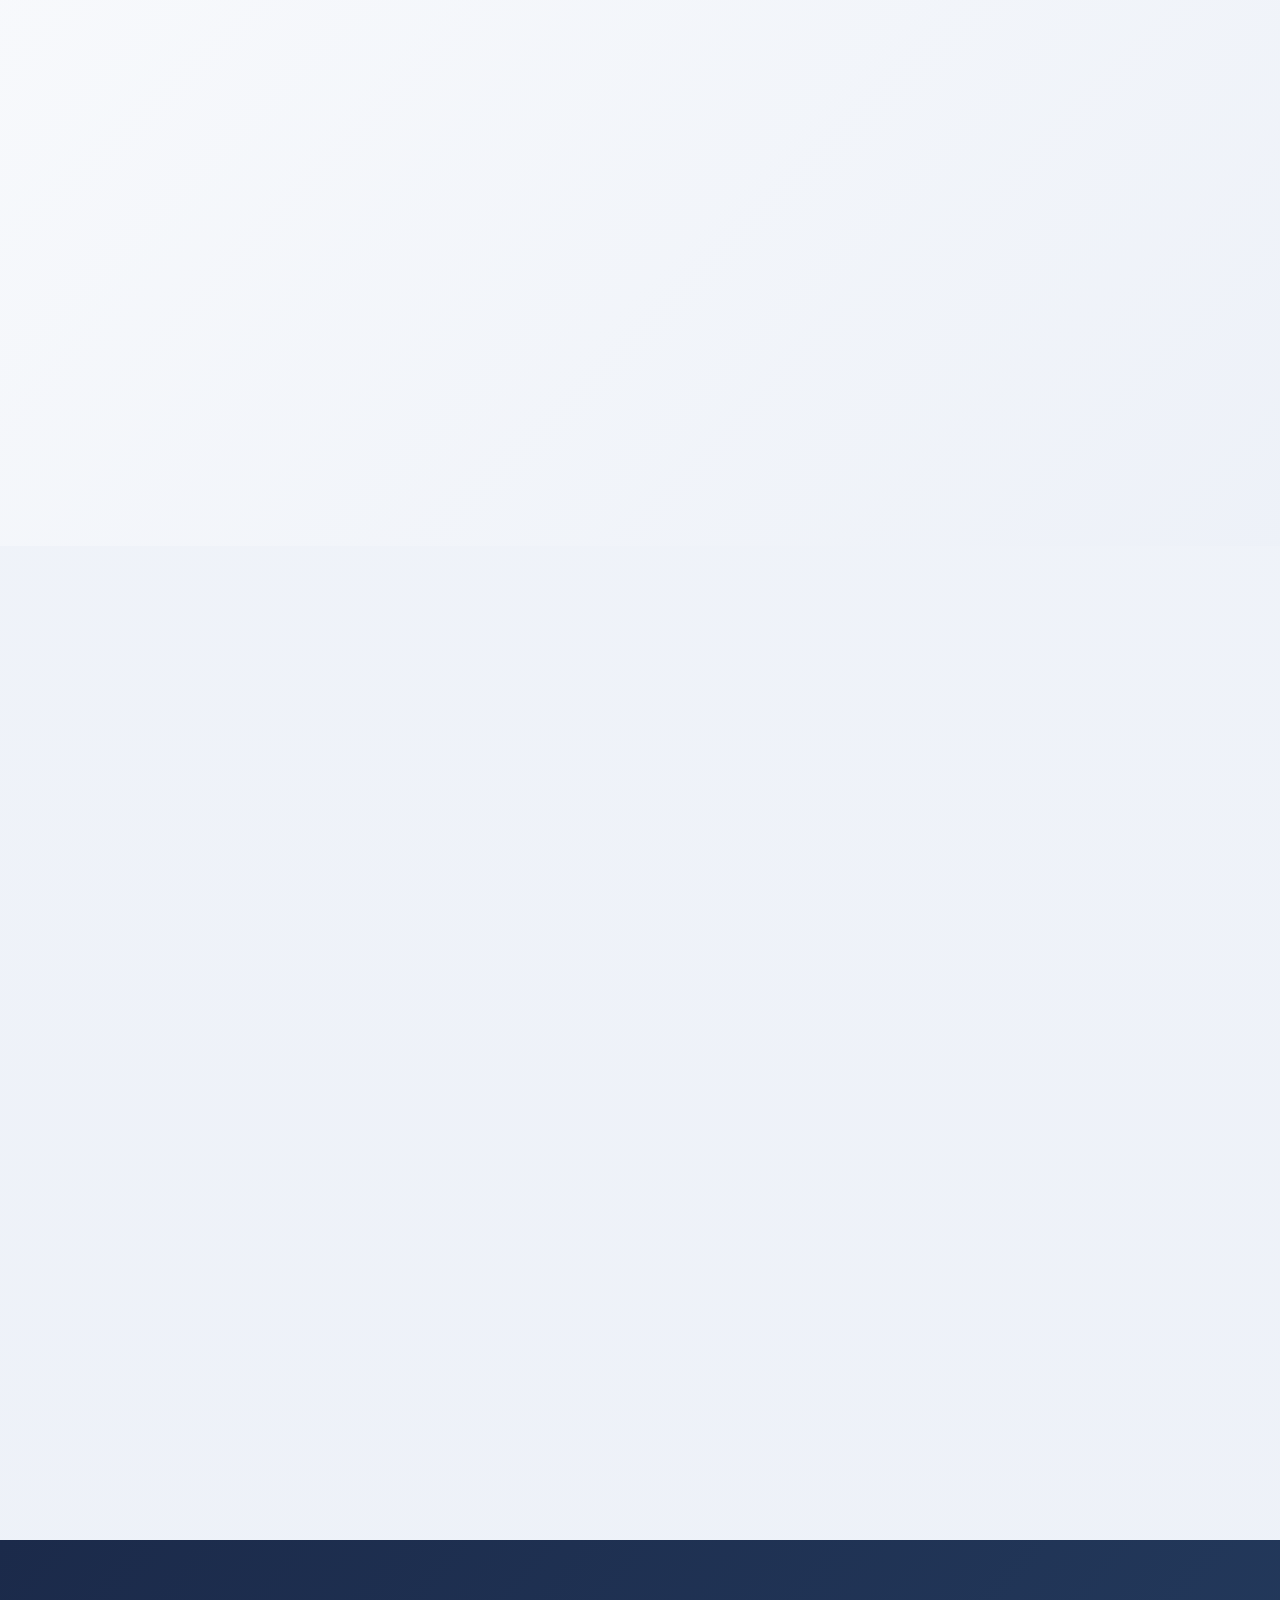
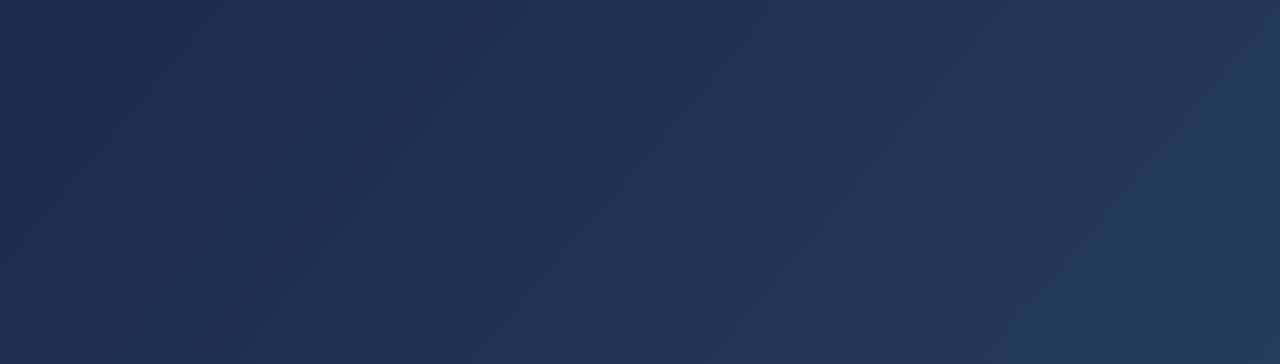
==== commit bf02b8dc: "Modo CTA presença" ====
--- a/index.html
+++ b/index.html
@@ -210,7 +210,7 @@
                 <div class="rsvp-helper" aria-label="Informações rápidas do RSVP">
                     <span>Rápido</span>
                     <span>Simples</span>
-                    <span>Importante para a organização</span>
+                    <span>Importante para a gestão</span>
                 </div>
 
                 <form id="form-rsvp" class="rsvp-form" novalidate>
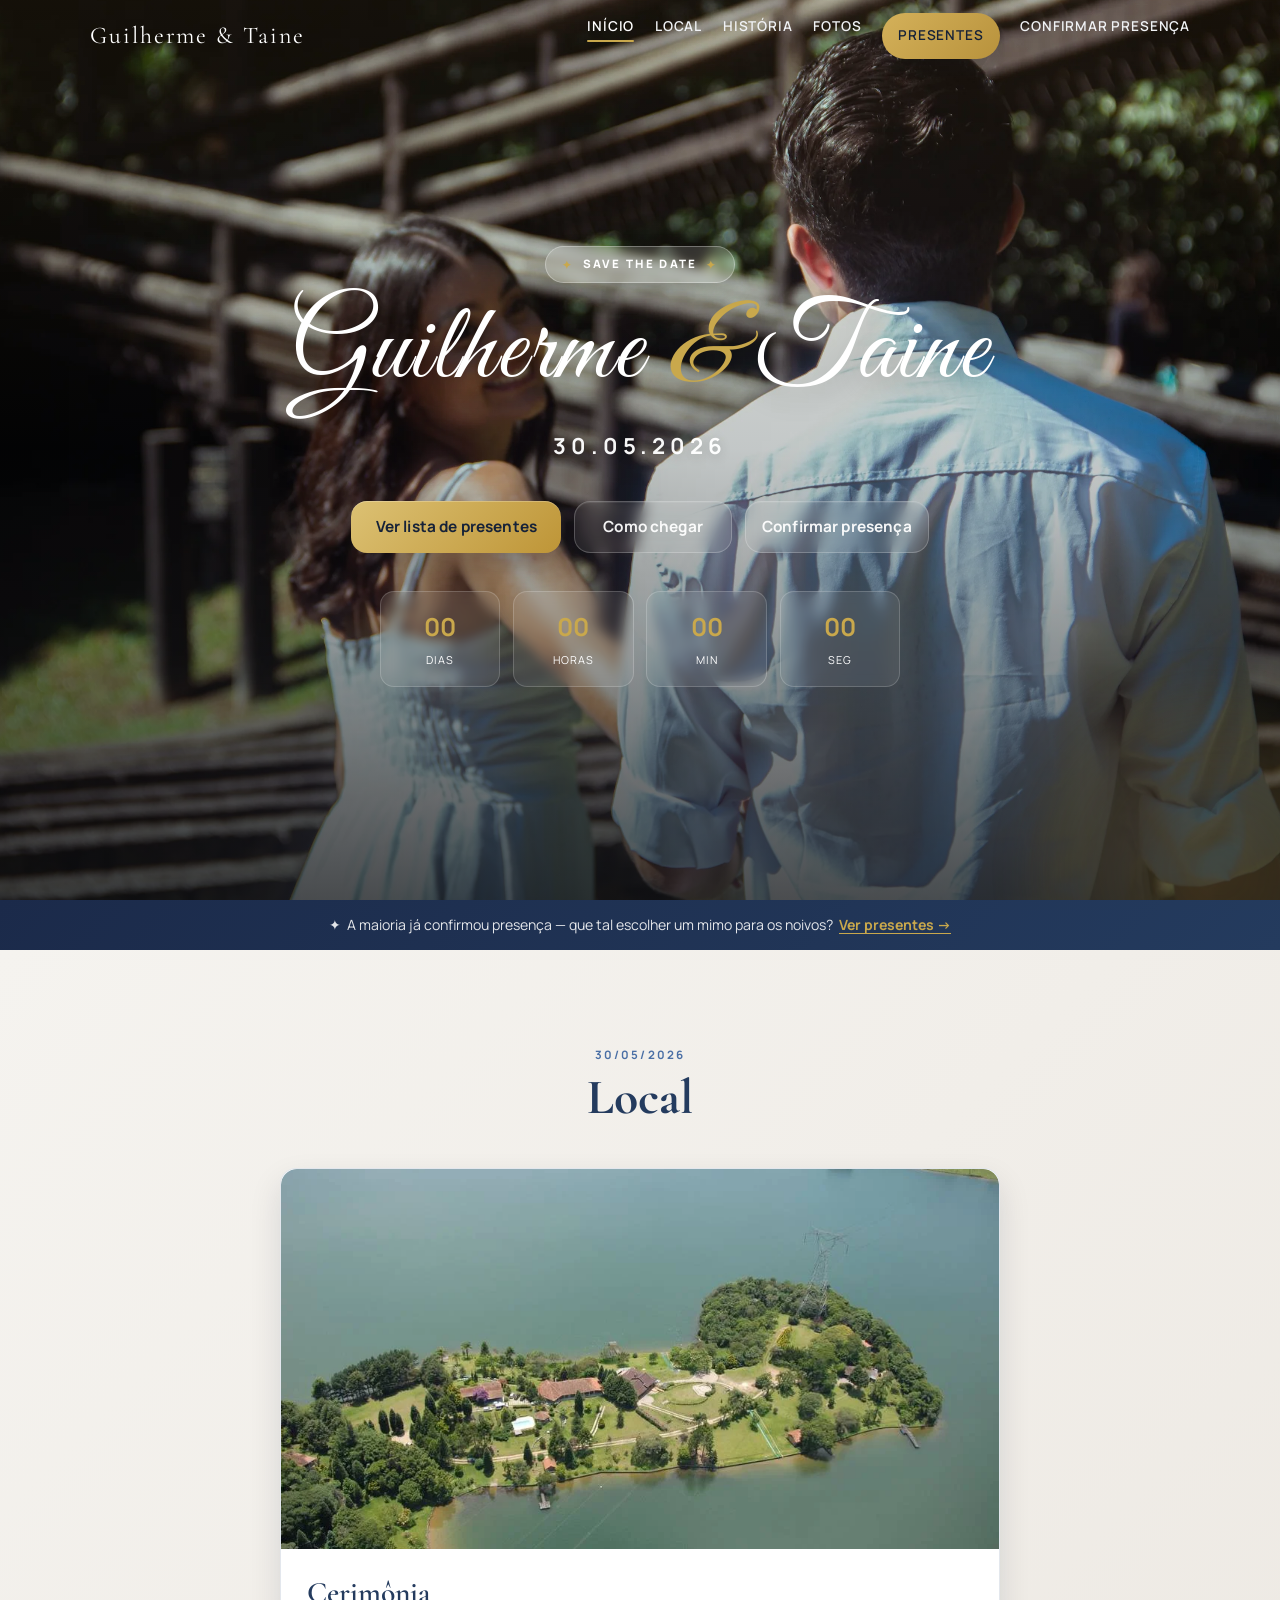
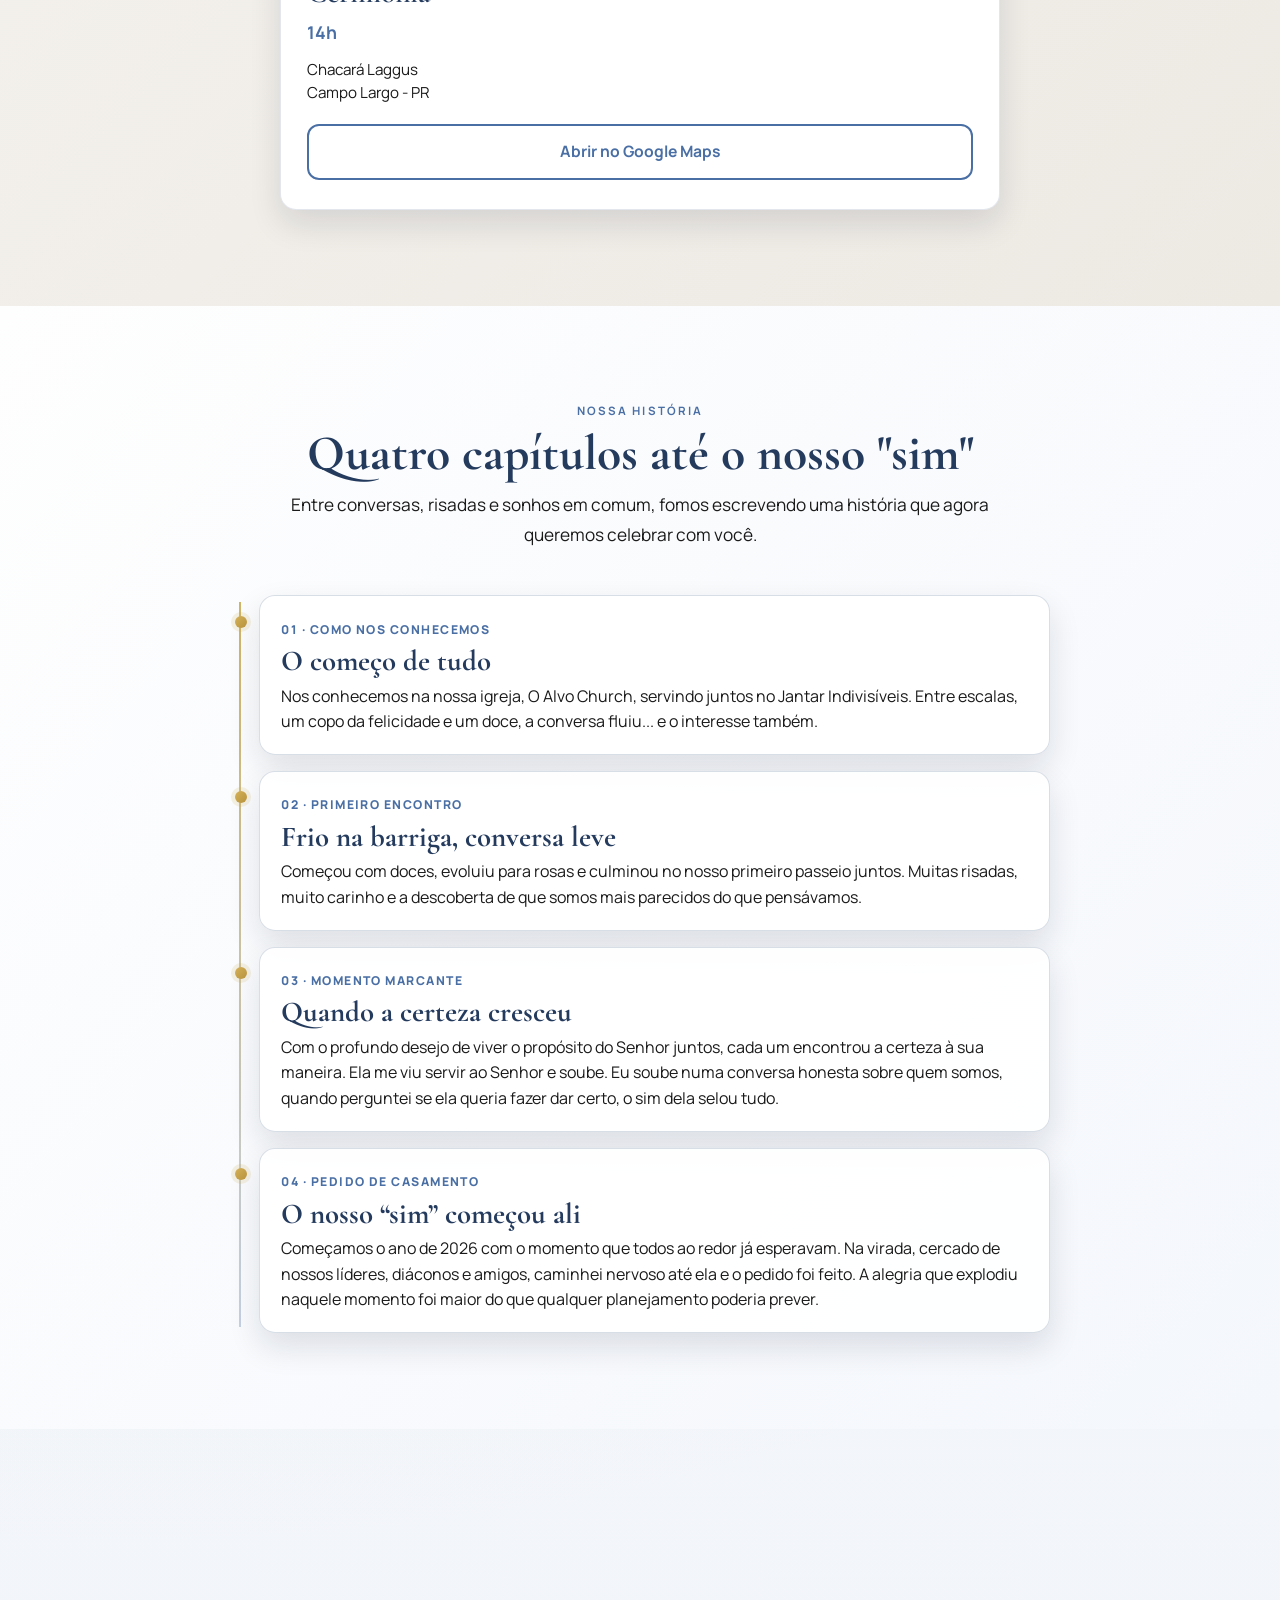
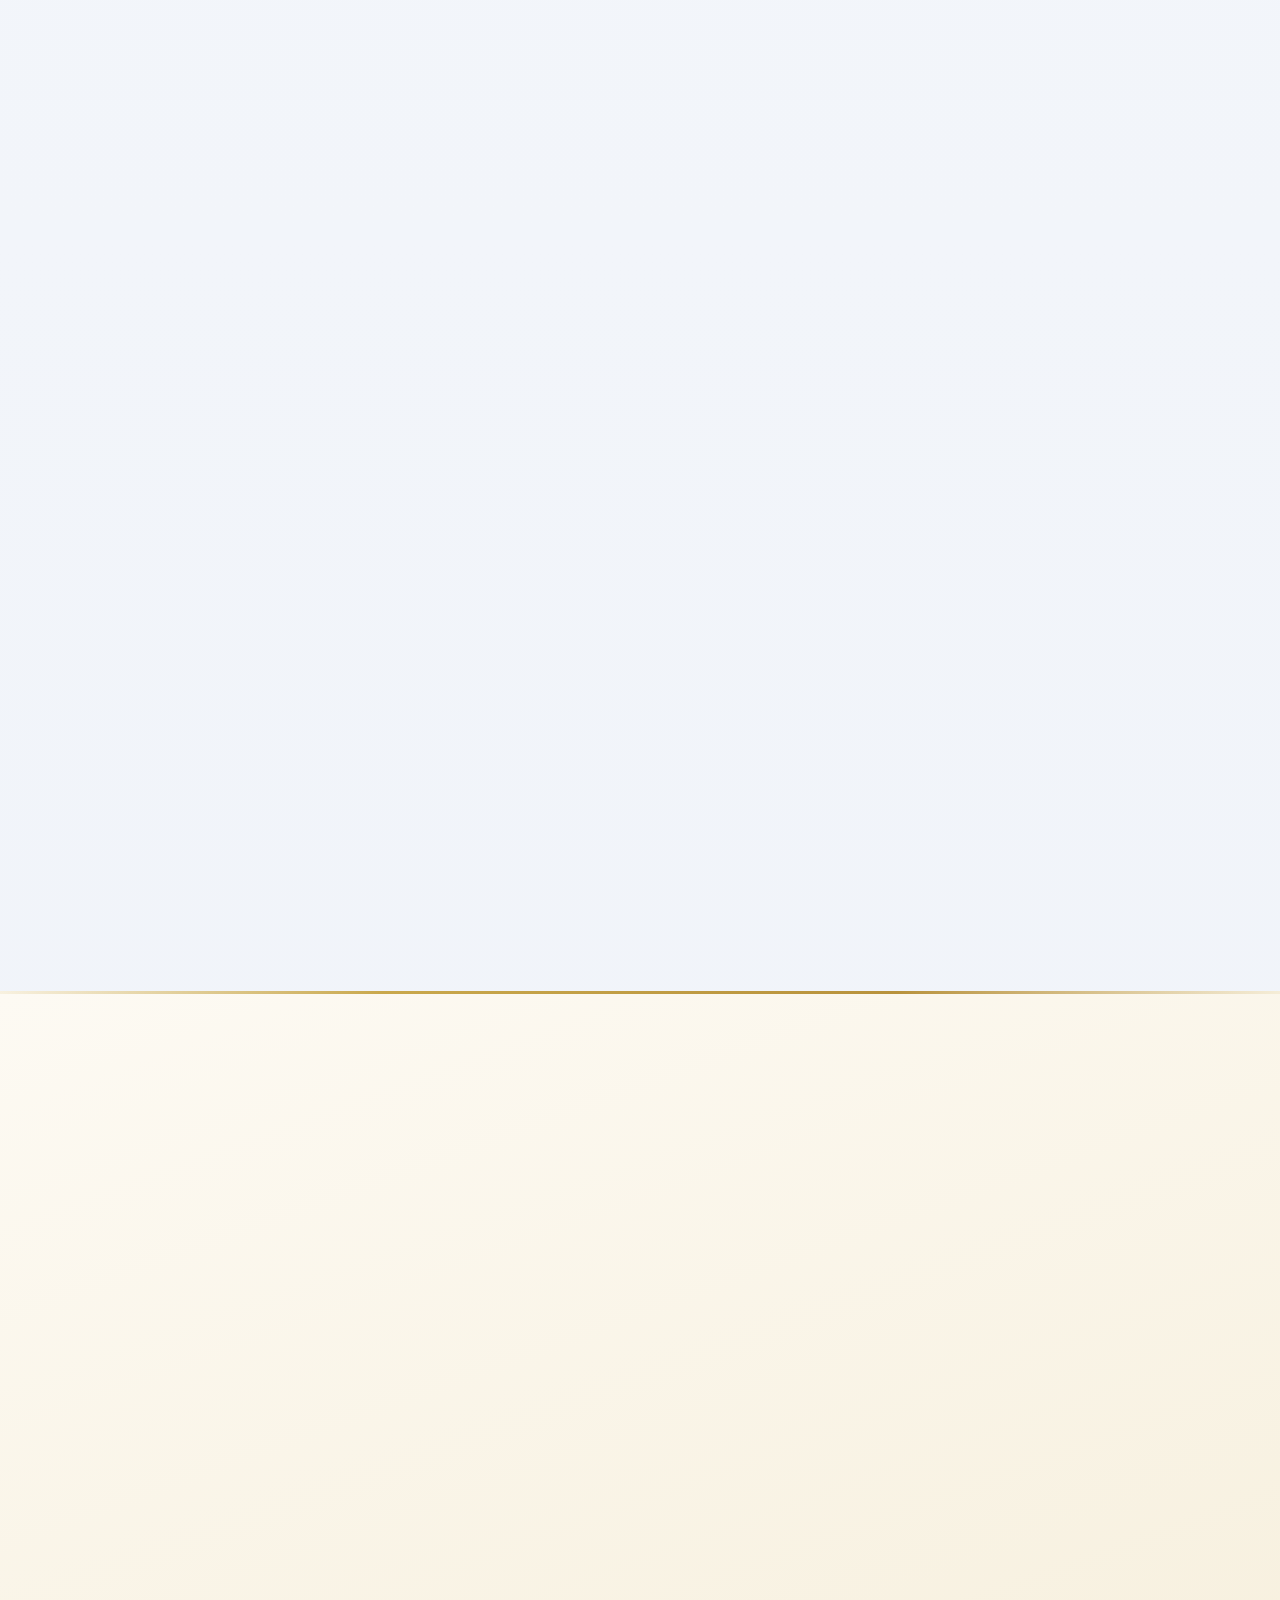
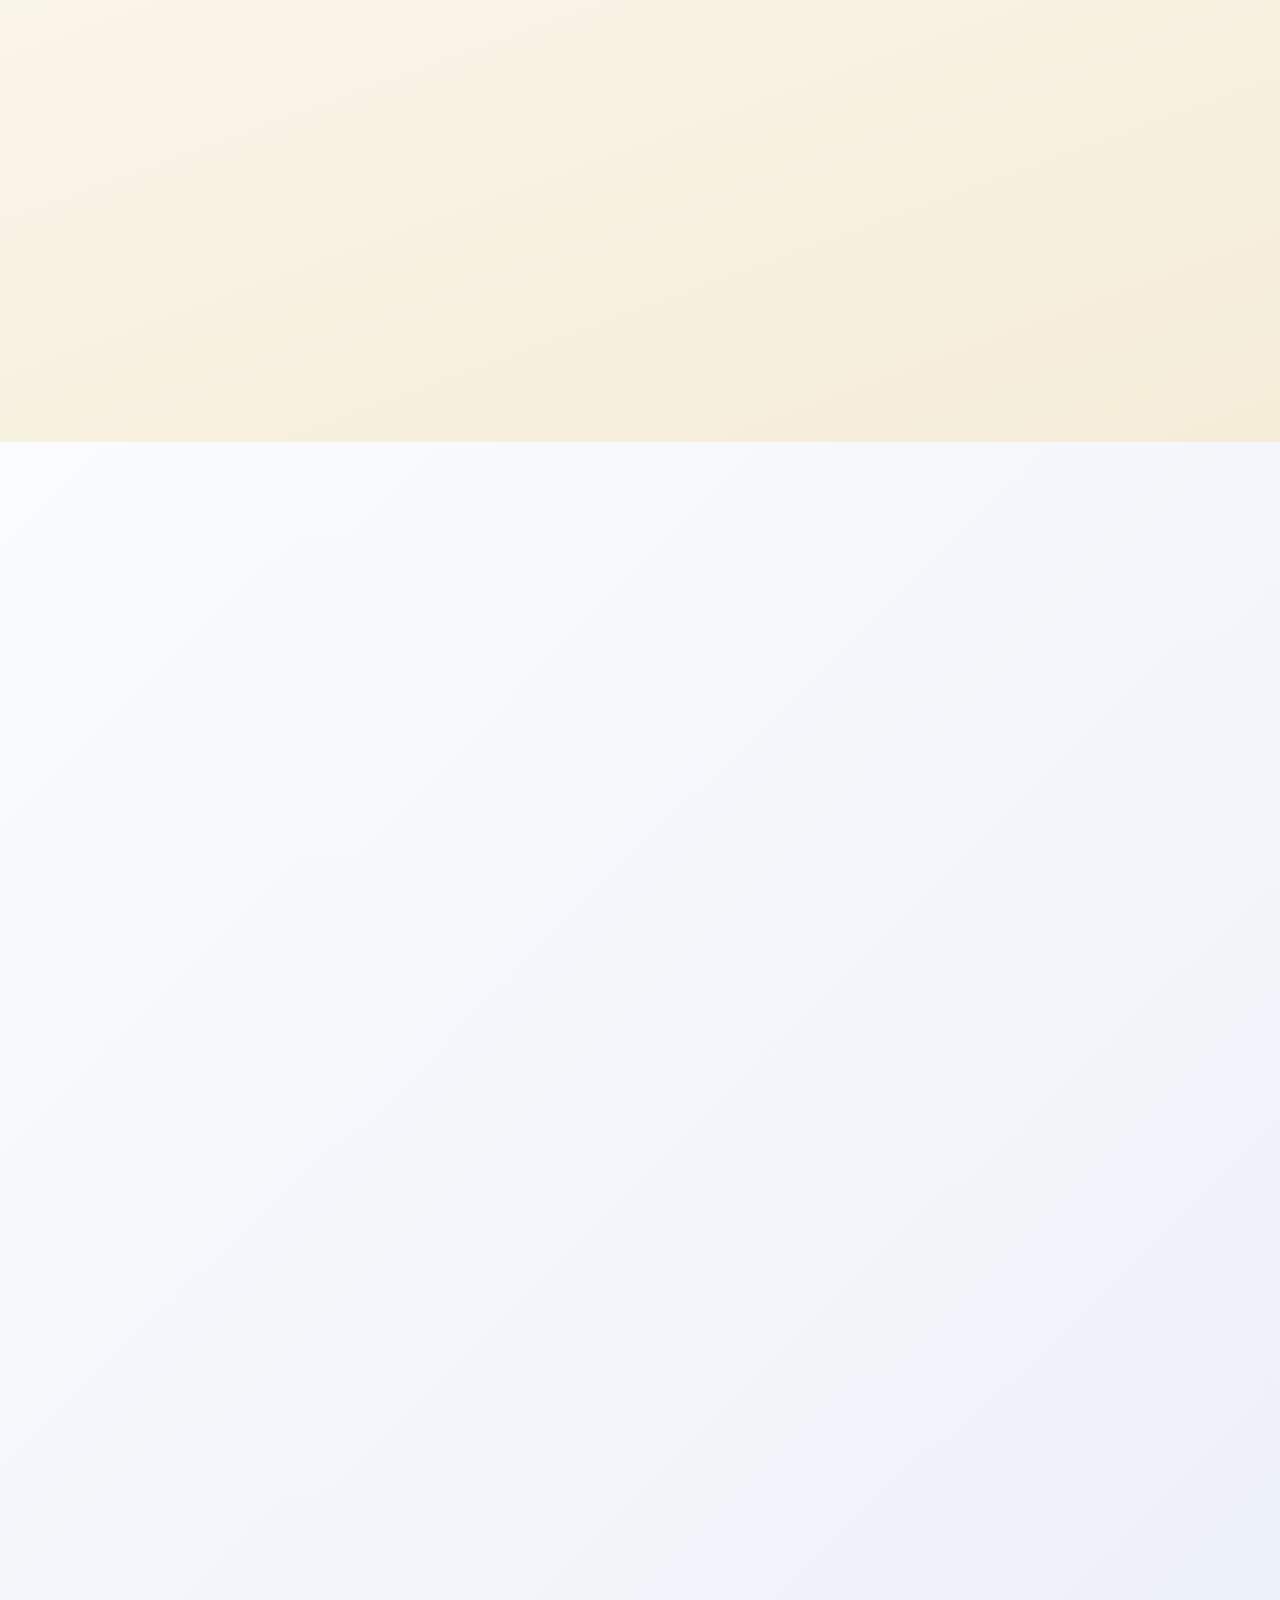
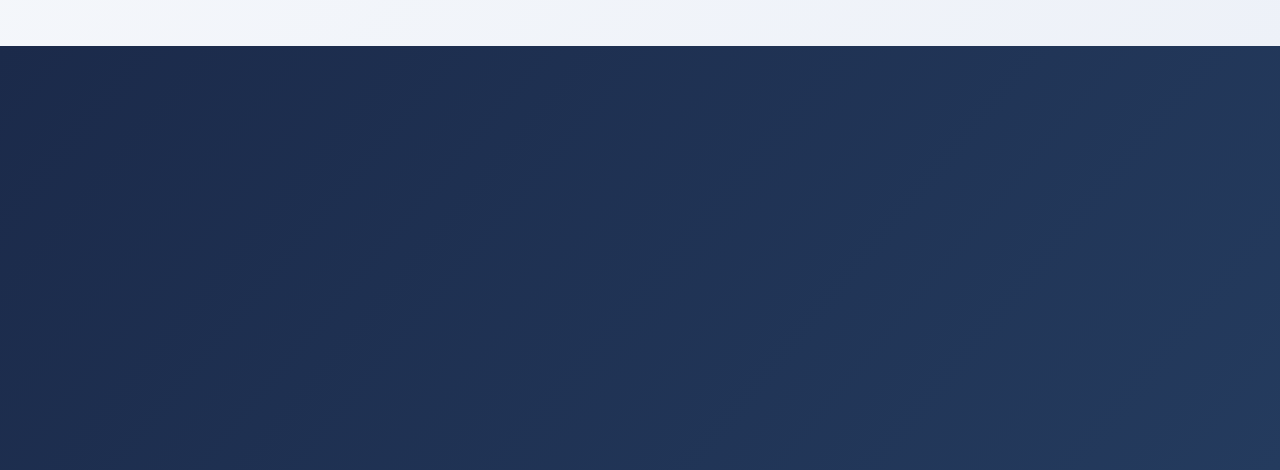
==== commit 3f0c76e0: "Modo presentes e add CRUD ao admin" ====
--- a/index.html
+++ b/index.html
@@ -39,8 +39,8 @@
                 <li><a href="#o-dia">Local</a></li>
                 <li><a href="#historia">História</a></li>
                 <li><a href="#galeria">Fotos</a></li>
-                <li><a href="#presentes">Presentes</a></li>
-                <li><a href="#rsvp" class="nav-rsvp">Confirmar presença</a></li>
+                <li><a href="#presentes" class="nav-rsvp">Presentes</a></li>
+                <li><a href="#rsvp">Confirmar presença</a></li>
             </ul>
         </nav>
     </header>
@@ -56,11 +56,11 @@
                 </p>
 
                 <div class="hero-actions" aria-label="Ações principais do convite">
-                    <a class="hero-btn hero-btn--primary" href="#rsvp">Confirmar presença</a>
+                    <a class="hero-btn hero-btn--primary" href="#presentes">Ver lista de presentes</a>
                     <a class="hero-btn hero-btn--secondary"
                         href="https://maps.google.com/?q=Chacara+Laggus+Campo+Largo+PR" target="_blank"
                         rel="noopener noreferrer">Como chegar</a>
-                    <a class="hero-btn hero-btn--secondary" href="#presentes">Lista de presentes</a>
+                    <a class="hero-btn hero-btn--secondary" href="#rsvp">Confirmar presença</a>
                 </div>
 
                 <div class="countdown" aria-label="Contagem regressiva para o casamento">
@@ -83,6 +83,11 @@
                 </div>
             </div>
         </section>
+
+        <div class="gifts-nudge-bar" id="gifts-nudge-bar">
+            <p>✦&nbsp; A maioria já confirmou presença &mdash; que tal escolher um mimo para os noivos?&nbsp;&nbsp;<a
+                    href="#presentes">Ver presentes <span aria-hidden="true">→</span></a></p>
+        </div>
 
         <section id="o-dia" class="section section-day">
             <div class="container reveal">
@@ -192,67 +197,19 @@
                 </div>
 
                 <div class="gallery-cta reveal">
-                    <p>Já sabe que vai viver esse momento com a gente?</p>
-                    <a class="hero-btn hero-btn--primary" href="#rsvp">Confirmar presença</a>
-                </div>
-            </div>
-        </section>
-
-        <section id="rsvp" class="section section-rsvp">
-            <div class="container reveal">
-                <div class="section-heading">
-                    <p class="eyebrow">Leva menos de 1 minuto</p>
-                    <h2>Confirme sua presença</h2>
-                    <p class="section-intro">Sua resposta nos ajuda a preparar cada detalhe com carinho. Se puder,
-                        confirme assim que possível.</p>
-                </div>
-
-                <div class="rsvp-helper" aria-label="Informações rápidas do RSVP">
-                    <span>Rápido</span>
-                    <span>Simples</span>
-                    <span>Importante para a gestão</span>
-                </div>
-
-                <form id="form-rsvp" class="rsvp-form" novalidate>
-                    <label for="nome">Nome completo</label>
-                    <input type="text" id="nome" name="nome" placeholder="Seu nome e sobrenome" autocomplete="name"
-                        enterkeyhint="next" required>
-
-                    <label>Nº de acompanhantes <span class="field-hint">(crianças até 6 anos não contam)</span></label>
-
-                    <input type="number" id="acompanhantes" name="acompanhantes" min="0" max="10" value="0"
-                        inputmode="numeric" required>
-
-                    <label for="quantidade_criancas">Quantidade de crianças de 0 até 8 anos (teremos algo
-                        especial para elas 🥰)</label>
-                    <input type="number" id="quantidade_criancas" name="quantidade_criancas" min="0" max="10" value="0"
-                        inputmode="numeric" required>
-
-                    <label for="presenca">Irá comparecer?</label>
-                    <select id="presenca" name="presenca" required>
-                        <option value="">Selecione sua resposta</option>
-                        <option value="sim">Sim</option>
-                        <option value="nao">Não</option>
-                    </select>
-
-                    <label for="mensagem">Mensagem para os noivos <span class="field-hint">(se vier com acompanhantes,
-                            informe o nome completo de cada um para nos ajudar na organização!!!)</span></label>
-                    <textarea id="mensagem" name="mensagem" rows="4" enterkeyhint="send"
-                        placeholder="Ex.: nome completo dos acompanhantes e/ou um recado carinhoso 💖"></textarea>
-
-                    <button type="submit">Confirmar presença</button>
-                    <p id="rsvp-status" class="rsvp-status" role="status" aria-live="polite"></p>
-                </form>
+                    <p>Quer celebrar com um presente especial para os noivos?</p>
+                    <a class="hero-btn hero-btn--primary" href="#presentes">Ver lista de presentes</a>
+                </div>
             </div>
         </section>
 
         <section id="presentes" class="section section-gifts">
             <div class="container reveal">
                 <div class="section-heading">
-                    <p class="eyebrow">Sua presença é o nosso maior presente, mas se quiser nos agraciar com um mimo,
-                        nossa sugestão é uma contribuição via PIX ou pela lista de presentes da Havan.
-                    </p>
-                    <h2>Presentes</h2>
+                    <p class="eyebrow">Sua contribuição transforma nossa casa em lar</p>
+                    <h2>Presenteie os noivos</h2>
+                    <p class="section-intro">Sua presença é o nosso maior presente. Se quiser nos agradar com um mimo,
+                        nossa sugestão é uma contribuição via PIX ou pela lista de presentes da Havan.</p>
                 </div>
 
                 <div class="gifts-layout" id="gifts-layout">
@@ -298,6 +255,54 @@
                 <div class="gifts-backdrop" id="gifts-backdrop" aria-hidden="true"></div>
             </div>
         </section>
+
+        <section id="rsvp" class="section section-rsvp">
+            <div class="container reveal">
+                <div class="section-heading">
+                    <p class="eyebrow">Leva menos de 1 minuto</p>
+                    <h2>Confirme sua presença</h2>
+                    <p class="section-intro">Sua resposta nos ajuda a preparar cada detalhe com carinho. Se puder,
+                        confirme assim que possível.</p>
+                </div>
+
+                <div class="rsvp-helper" aria-label="Informações rápidas do RSVP">
+                    <span>Rápido</span>
+                    <span>Simples</span>
+                    <span>Importante para a gestão</span>
+                </div>
+
+                <form id="form-rsvp" class="rsvp-form" novalidate>
+                    <label for="nome">Nome completo</label>
+                    <input type="text" id="nome" name="nome" placeholder="Seu nome e sobrenome" autocomplete="name"
+                        enterkeyhint="next" required>
+
+                    <label>Nº de acompanhantes <span class="field-hint">(crianças até 6 anos não contam)</span></label>
+
+                    <input type="number" id="acompanhantes" name="acompanhantes" min="0" max="10" value="0"
+                        inputmode="numeric" required>
+
+                    <label for="quantidade_criancas">Quantidade de crianças de 0 até 8 anos (teremos algo
+                        especial para elas 🥰)</label>
+                    <input type="number" id="quantidade_criancas" name="quantidade_criancas" min="0" max="10" value="0"
+                        inputmode="numeric" required>
+
+                    <label for="presenca">Irá comparecer?</label>
+                    <select id="presenca" name="presenca" required>
+                        <option value="">Selecione sua resposta</option>
+                        <option value="sim">Sim</option>
+                        <option value="nao">Não</option>
+                    </select>
+
+                    <label for="mensagem">Mensagem para os noivos <span class="field-hint">(se vier com acompanhantes,
+                            informe o nome completo de cada um para nos ajudar na organização!!!)</span></label>
+                    <textarea id="mensagem" name="mensagem" rows="4" enterkeyhint="send"
+                        placeholder="Ex.: nome completo dos acompanhantes e/ou um recado carinhoso 💖"></textarea>
+
+                    <button type="submit">Confirmar presença</button>
+                    <p id="rsvp-status" class="rsvp-status" role="status" aria-live="polite"></p>
+                </form>
+            </div>
+        </section>
     </main>
 
     <footer id="footer" class="site-footer">
@@ -369,6 +374,11 @@
     <script src="js/countdown.js" defer></script>
     <script src="js/gallery.js" defer></script>
     <script src="js/rsvp.js" defer></script>
+
+    <a href="#presentes" class="gift-float-btn gift-float-btn--hidden" id="gift-float-btn"
+        aria-label="Ver lista de presentes dos noivos">
+        <span aria-hidden="true">🎁</span> Presentear
+    </a>
 </body>
 
 </html>
--- a/css/style.css
+++ b/css/style.css
@@ -951,6 +951,9 @@
 
 .section-gifts {
     position: relative;
+    background: linear-gradient(160deg, #fdfaf3 0%, #f5edd8 100%);
+    border-top: 3px solid;
+    border-image: linear-gradient(90deg, transparent 0%, #C9A84C 30%, #b8923c 70%, transparent 100%) 1;
 }
 
 .gifts-layout {
@@ -1031,20 +1034,21 @@
 }
 
 .pix-copy-btn {
-    border: 1px solid rgba(74, 111, 165, 0.5);
-    background: var(--white);
-    color: var(--deep-blue);
+    background: linear-gradient(135deg, #d4b15a 0%, #b8923c 100%);
+    color: #162238;
+    border: 1px solid transparent;
     border-radius: 10px;
     min-height: 42px;
     padding: 0 0.9rem;
-    font-weight: 600;
+    font-weight: 700;
     cursor: pointer;
 }
 
 .pix-copy-btn:hover,
 .pix-copy-btn:focus-visible {
-    border-color: var(--gold);
-    color: var(--navy);
+    background: linear-gradient(135deg, #dfc068 0%, #c49e45 100%);
+    color: #0e1a2b;
+    border-color: transparent;
 }
 
 .pix-copy-feedback {
@@ -1177,6 +1181,17 @@
 .gift-btn--havan {
     margin-top: 0.15rem;
     min-width: 210px;
+    background: linear-gradient(135deg, #d4b15a 0%, #b8923c 100%);
+    color: #162238;
+    border-color: transparent;
+    box-shadow: 0 8px 20px rgba(180, 130, 40, 0.25);
+}
+
+.gift-btn--havan:hover,
+.gift-btn--havan:focus-visible {
+    background: linear-gradient(135deg, #dfc068 0%, #c49e45 100%);
+    color: #0e1a2b;
+    border-color: transparent;
 }
 
 .gifts-backdrop {
@@ -1612,4 +1627,78 @@
 
 .section-intro {
     opacity: 1;
+}
+
+/* ---- Nudge bar de presentes ---- */
+.gifts-nudge-bar {
+    background: linear-gradient(135deg, #1B2A4A 0%, #243B5E 100%);
+    color: rgba(255, 255, 255, 0.88);
+    text-align: center;
+    padding: 0.9rem 1.25rem;
+    font-size: 0.88rem;
+    line-height: 1.5;
+}
+
+.gifts-nudge-bar a {
+    color: #C9A84C;
+    font-weight: 700;
+    text-decoration: underline;
+    text-underline-offset: 3px;
+    white-space: nowrap;
+}
+
+.gifts-nudge-bar a:hover {
+    opacity: 0.82;
+}
+
+/* ---- Seção presentes: destaque h2 ---- */
+.section-gifts .section-heading h2 {
+    position: relative;
+    display: inline-block;
+}
+
+.section-gifts .section-heading h2::after {
+    content: '';
+    position: absolute;
+    bottom: -6px;
+    left: 50%;
+    transform: translateX(-50%);
+    width: 72px;
+    height: 3px;
+    background: linear-gradient(90deg, #C9A84C, #b8923c);
+    border-radius: 999px;
+}
+
+/* ---- Botão flutuante de presentes ---- */
+.gift-float-btn {
+    position: fixed;
+    bottom: 1.75rem;
+    right: 1.5rem;
+    z-index: 1100;
+    background: linear-gradient(135deg, #d4b15a 0%, #b8923c 100%);
+    color: #162238;
+    font-weight: 700;
+    font-size: 0.9rem;
+    border-radius: 999px;
+    padding: 0.8rem 1.3rem;
+    box-shadow: 0 8px 28px rgba(13, 27, 53, 0.3);
+    display: inline-flex;
+    align-items: center;
+    gap: 0.4rem;
+    text-decoration: none;
+    transition: transform 0.2s ease, opacity 0.3s ease, visibility 0.3s ease, box-shadow 0.2s ease;
+}
+
+.gift-float-btn:hover,
+.gift-float-btn:focus-visible {
+    transform: translateY(-3px);
+    box-shadow: 0 14px 36px rgba(13, 27, 53, 0.36);
+    color: #0e1a2b;
+}
+
+.gift-float-btn--hidden {
+    opacity: 0;
+    visibility: hidden;
+    pointer-events: none;
+    transform: translateY(1rem);
 }
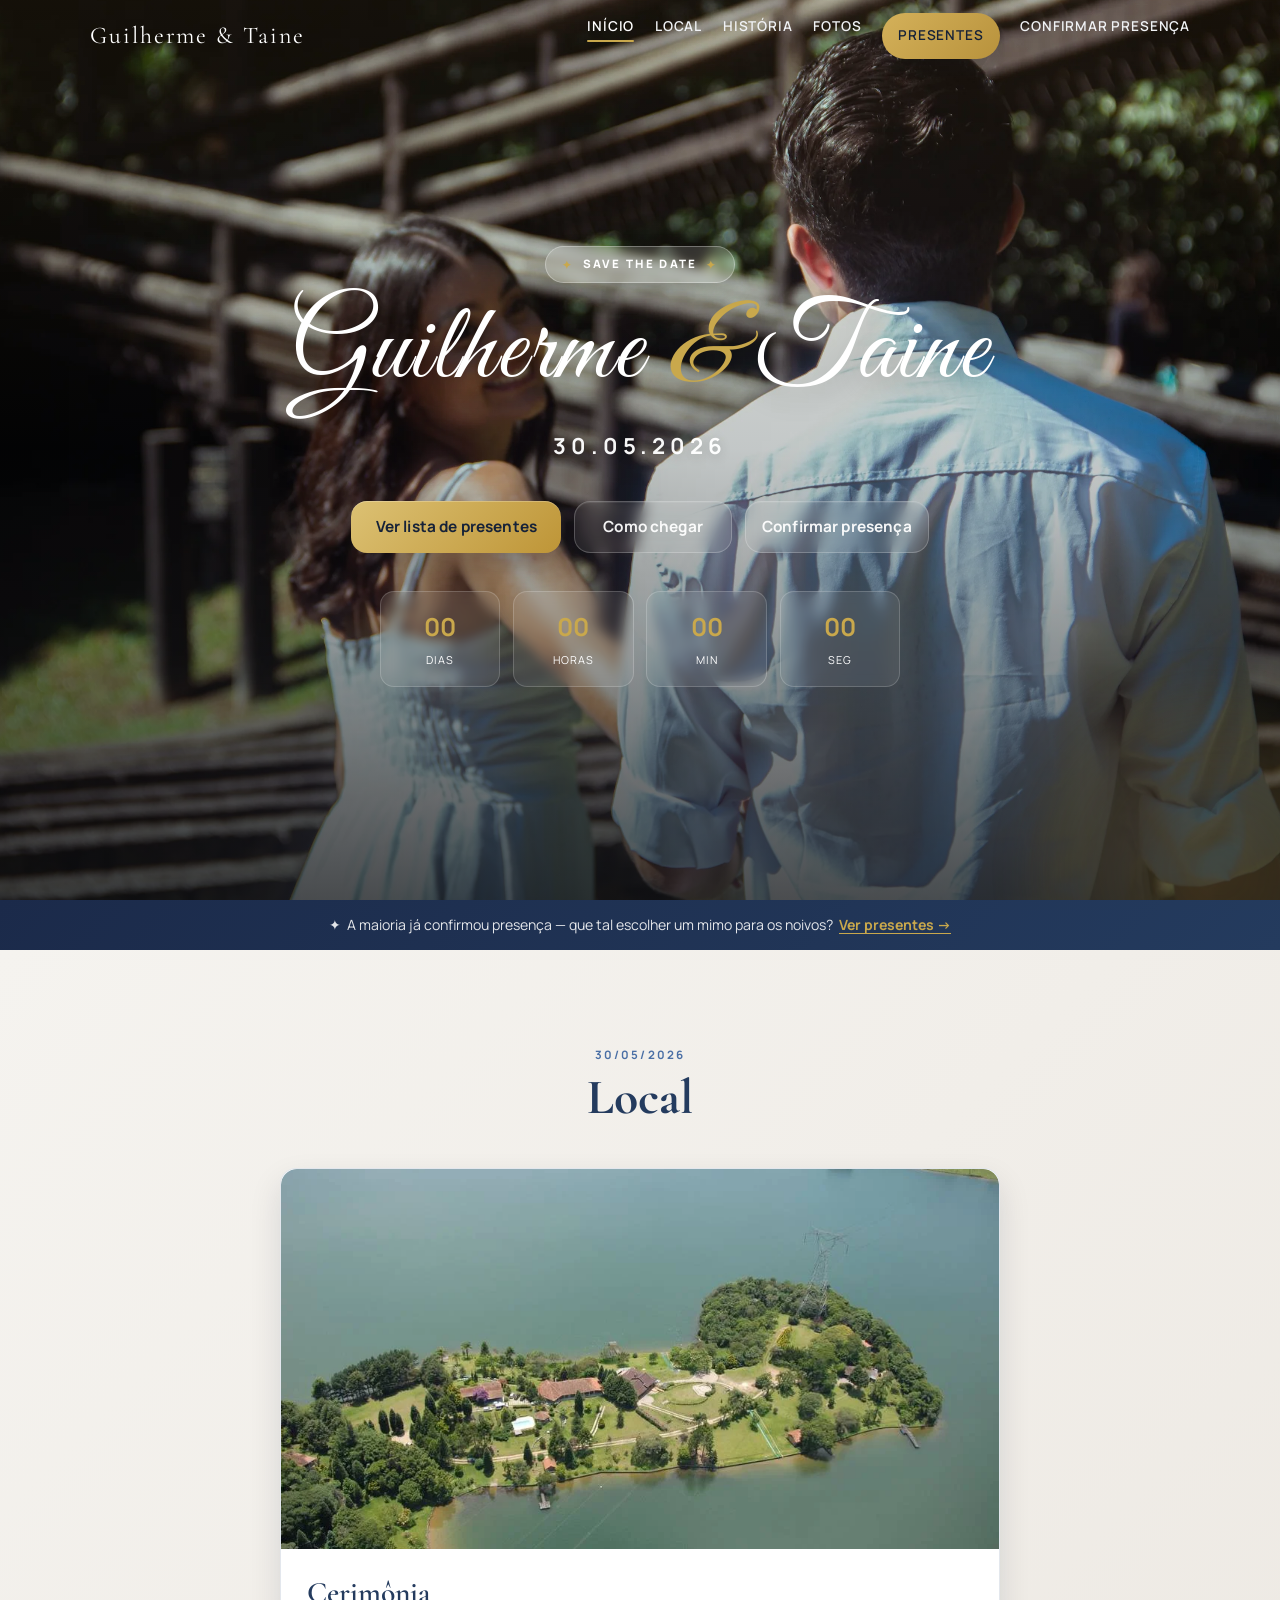
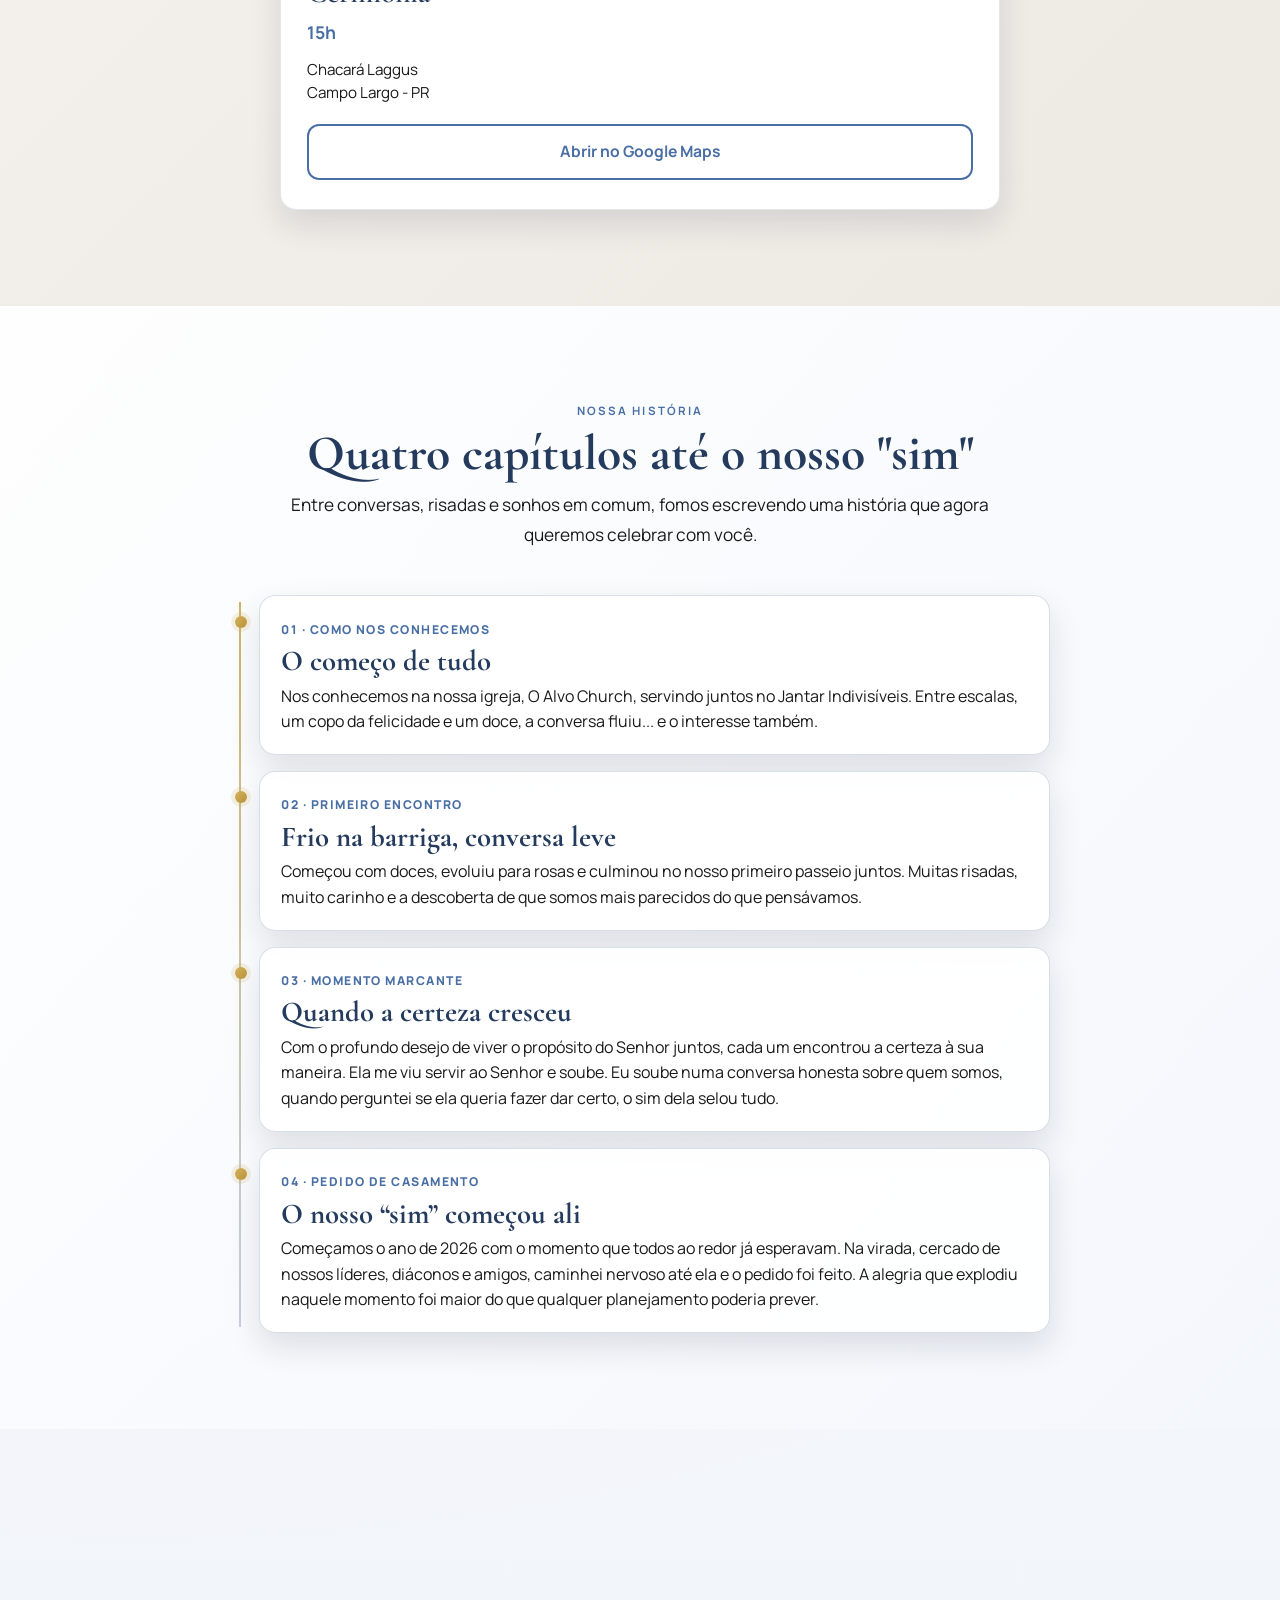
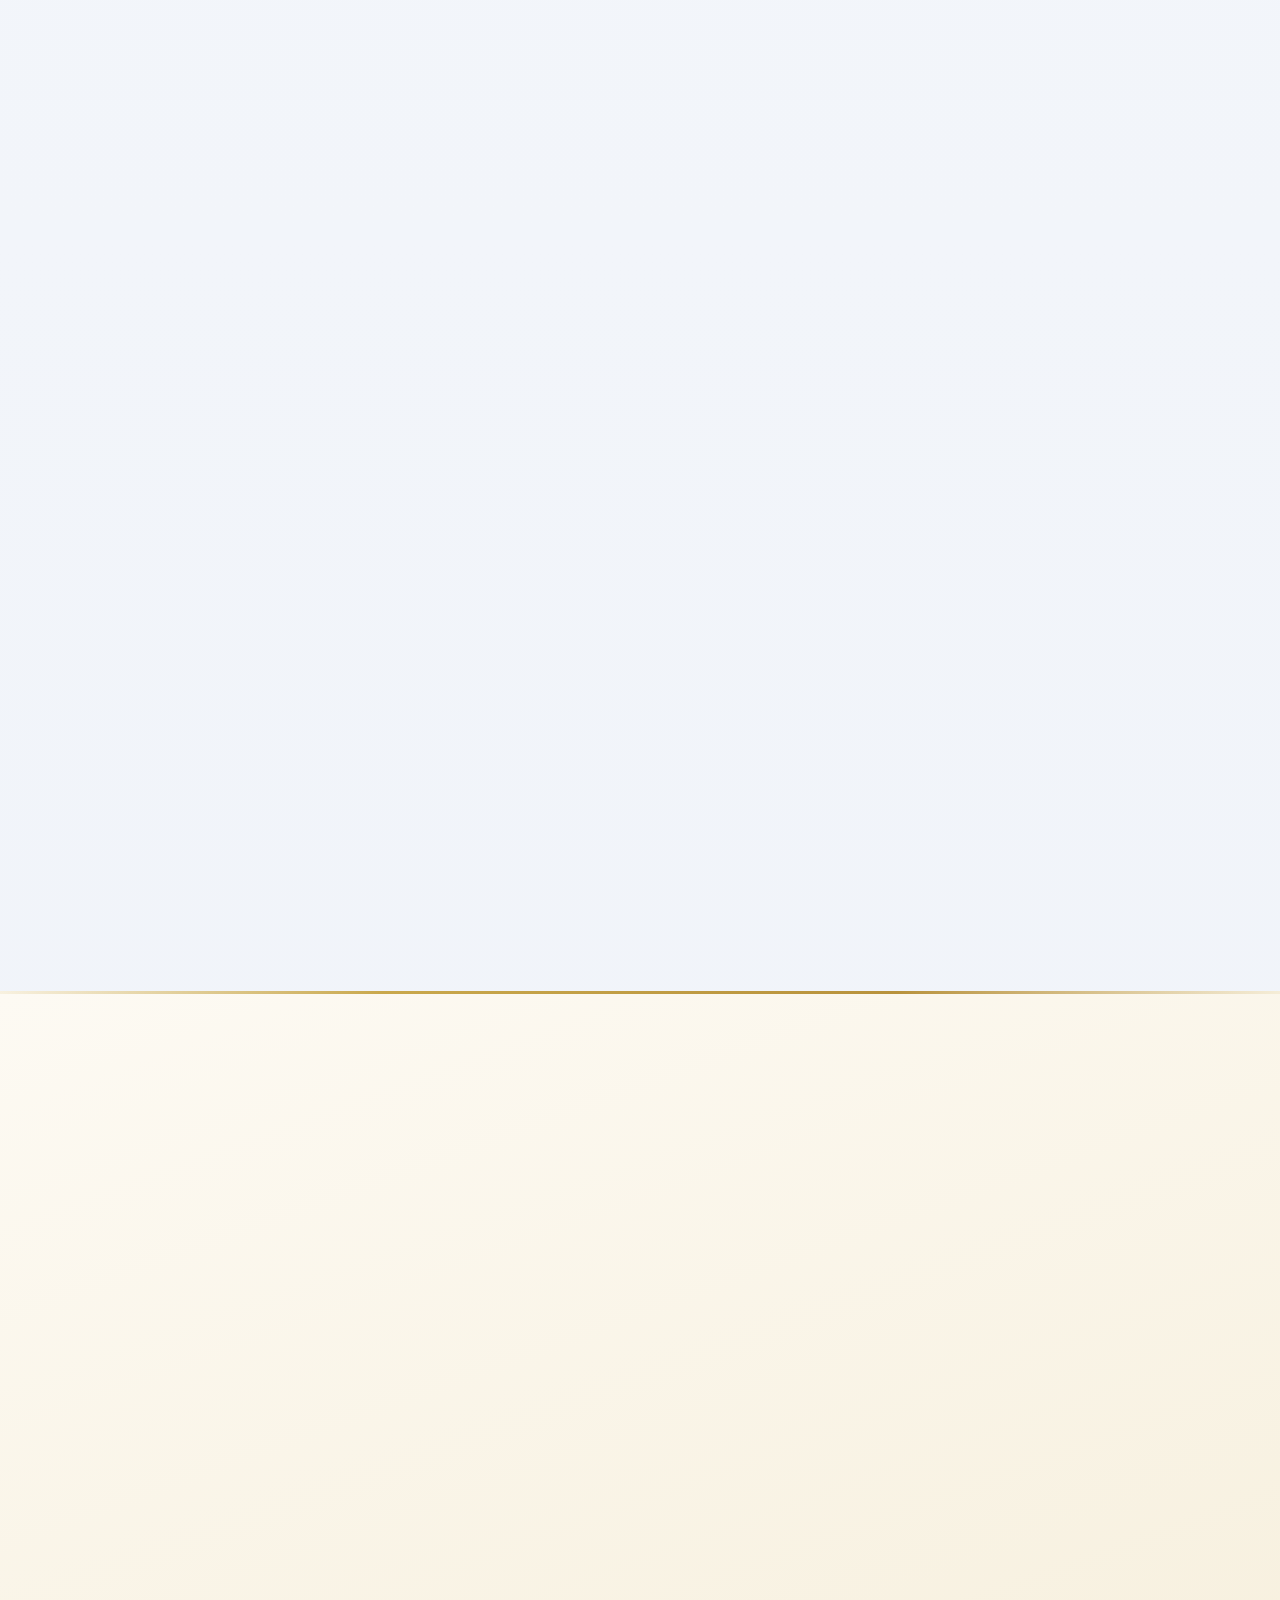
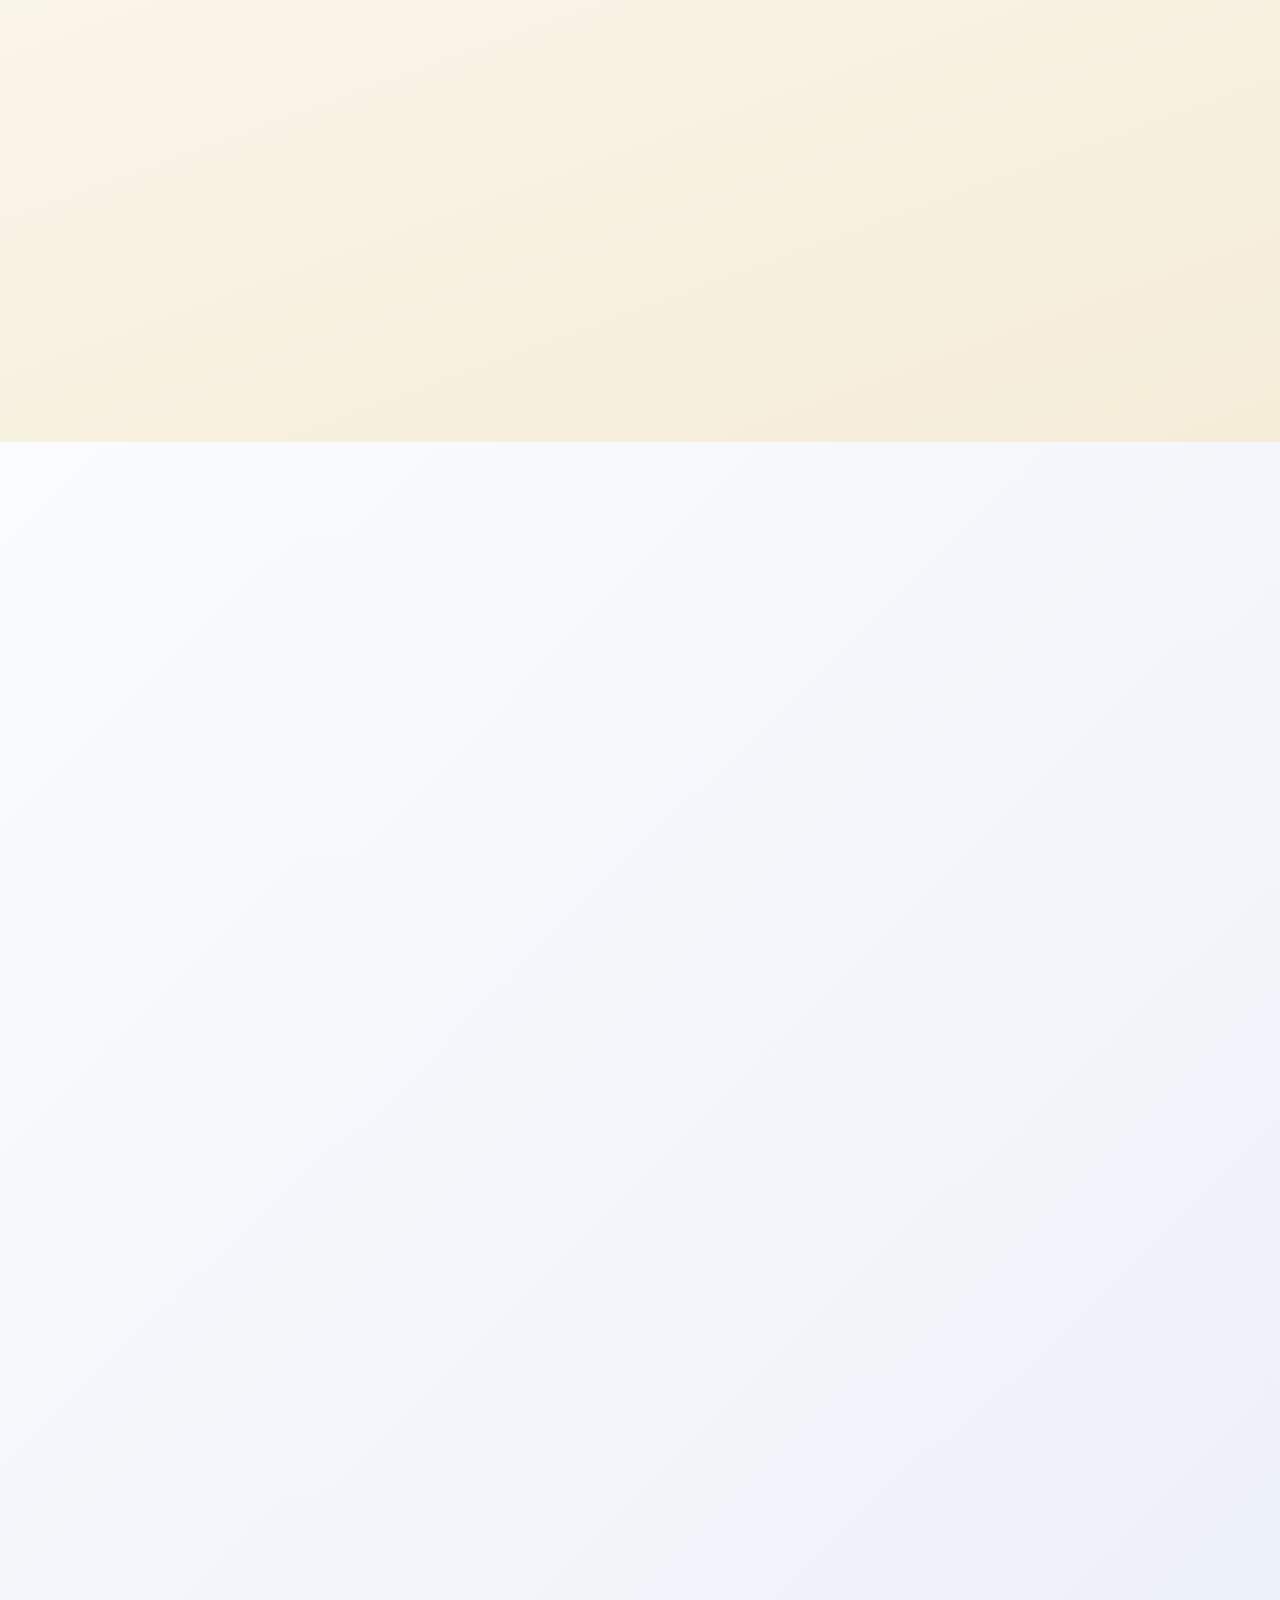
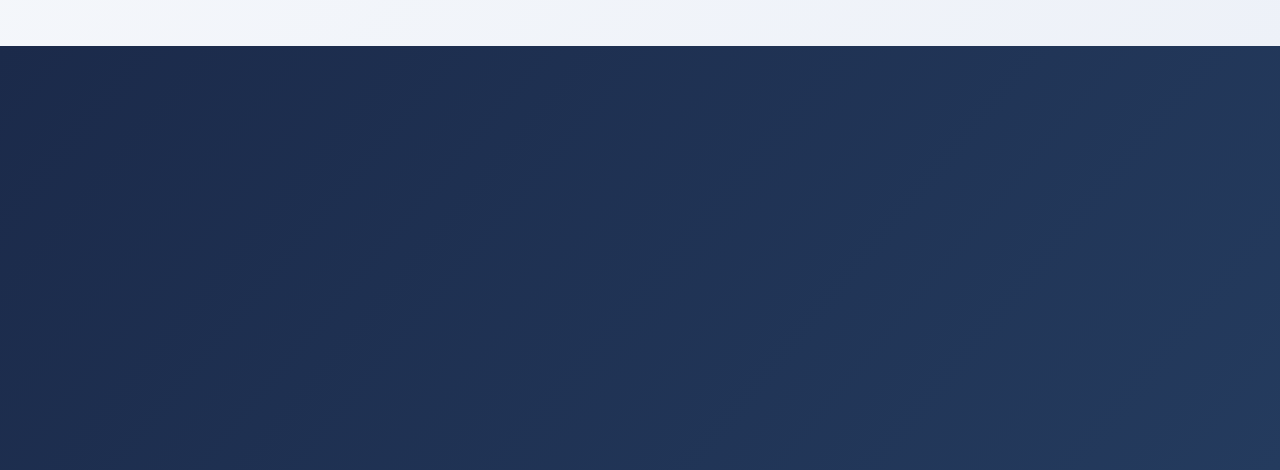
==== commit a71d6bdc: "mudado horário" ====
--- a/index.html
+++ b/index.html
@@ -102,7 +102,7 @@
                             loading="lazy" decoding="async" fetchpriority="low">
                         <div class="info-card-content">
                             <h3>Cerimônia</h3>
-                            <p class="time">14h</p>
+                            <p class="time">15h</p>
                             <p class="location">Chacará Laggus<br>Campo Largo - PR</p>
                             <a href="https://maps.google.com/?q=Chacara+Laggus+Campo+Largo+PR" target="_blank"
                                 rel="noopener noreferrer" class="maps-btn">Abrir no Google Maps</a>
@@ -171,10 +171,12 @@
                 </div>
 
                 <div class="gallery-grid">
-                    <button class="gallery-item" type="button" data-full="assets/images/noivos-se-olhando.webp"
+                    <button class="gallery-item" type="button"
+                        data-full="assets/images/noivos-se-olhando-com-paisagem.jpg"
                         data-caption="A espontaneidade do nosso amor.">
-                        <img src="assets/images/noivos-se-olhando.webp" alt="Guilherme e Taine se olhando com carinho."
-                            loading="lazy" decoding="async" fetchpriority="low">
+                        <img src="assets/images/noivos-se-olhando-com-paisagem.jpg"
+                            alt="Guilherme e Taine se olhando com carinho." loading="lazy" decoding="async"
+                            fetchpriority="low">
                     </button>
                     <button class="gallery-item" data-full="assets/images/maos-noivos.webp" type="button"
                         data-caption="A leveza dos nossos encontros.">
@@ -193,6 +195,13 @@
                         data-caption="O começo de um para sempre.">
                         <img src="assets/images/noivos-abracados-se-olhando.webp"
                             alt="Guilherme e Taine sorrindo juntos" loading="lazy" decoding="async" fetchpriority="low">
+                    </button>
+                    <button class="gallery-item" type="button"
+                        data-full="assets/images/noivos-se-olhando-com-paisagem.jpg"
+                        data-caption="Juntos, de frente ao mundo.">
+                        <img src="assets/images/noivos-se-olhando.webp"
+                            alt="Guilherme e Taine se olhando com a paisagem ao fundo" loading="lazy" decoding="async"
+                            fetchpriority="low">
                     </button>
                 </div>
 
